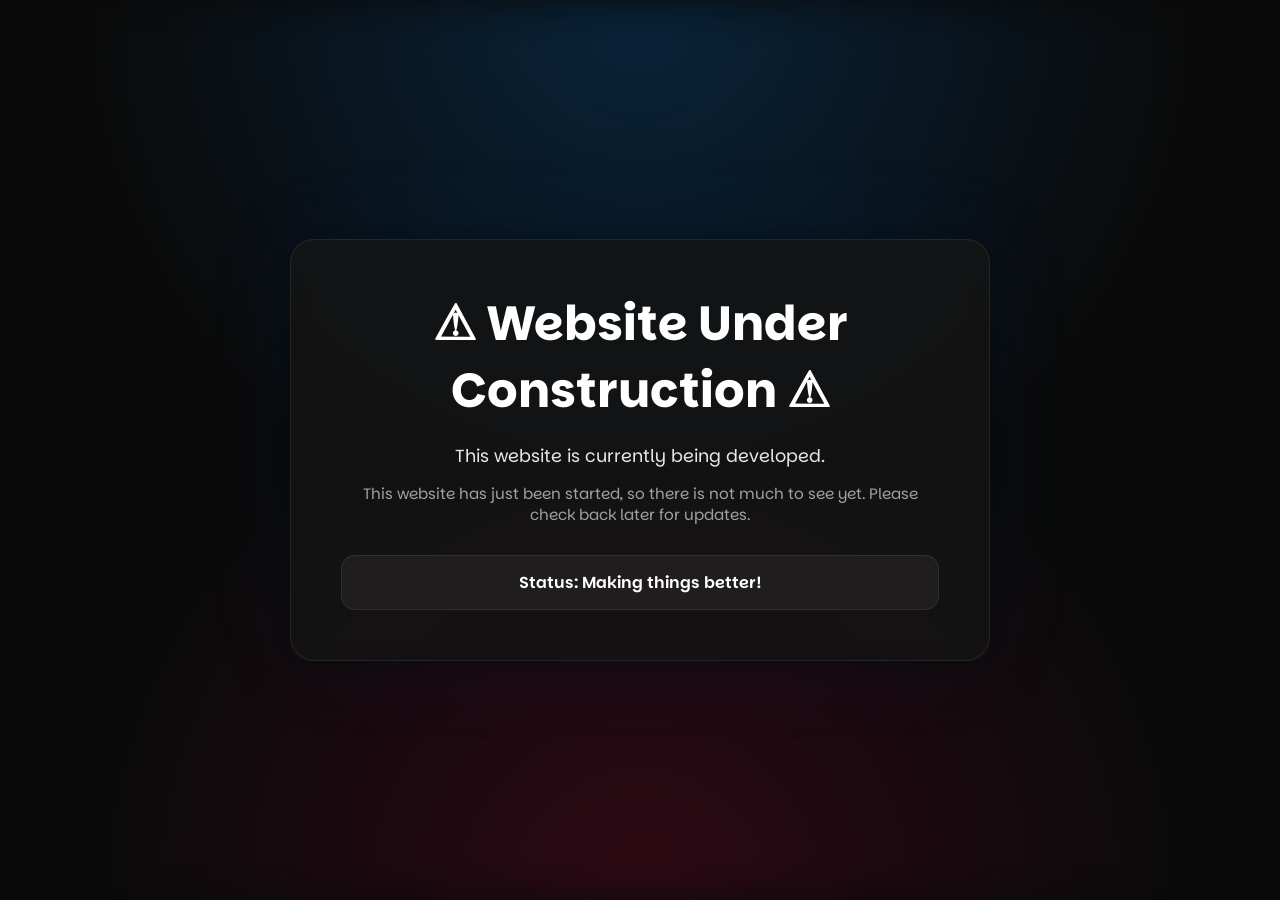
==== index.html @ f90b5914 "First Publish - Under Construction" ====
<!DOCTYPE html>
<html lang="en">
<head>
    <meta charset="UTF-8">
    <meta name="viewport" content="width=device-width, initial-scale=1.0">

    <title>Under Construction</title>

    <link rel="stylesheet" href="assets/main.css">

    <link href="https://fonts.googleapis.com/css2?family=Parkinsans:wght@300;400;600;700&display=swap" rel="stylesheet">
</head>

<body>

    <div class="background"></div>

    <main class="container">
        <div class="card">

            <h1>⚠ Website Under Construction ⚠</h1>

            <p>
                This website is currently being developed.
            </p>

            <p class="small-text">
                This website has just been started, so there is not much to see yet. Please check back later for updates.
            </p>

            <div class="status-box">
                Status: Making things better!
            </div>

        </div>
    </main>

    <script src="assets/script.js"></script>

</body>
</html>
---- assets/main.css ----
* {
    margin: 0;
    padding: 0;
    box-sizing: border-box;
}

body {
    background: #0a0a0a;
    color: white;
    font-family: "Parkinsans", sans-serif;

    min-height: 100vh;
    overflow: hidden;

    display: flex;
    align-items: center;
    justify-content: center;

    position: relative;
}

.background {
    position: absolute;
    inset: 0;

    background:
        radial-gradient(circle at top, rgba(0, 140, 255, 0.2), transparent 50%),
        radial-gradient(circle at bottom, rgba(255, 0, 80, 0.15), transparent 50%),
        #0a0a0a;

    filter: blur(20px);
}

.container {
    position: relative;
    z-index: 1;

    width: 100%;
    padding: 20px;

    display: flex;
    justify-content: center;
}

.card {
    width: 100%;
    max-width: 700px;

    background: rgba(20, 20, 20, 0.8);

    border: 1px solid rgba(255,255,255,0.08);

    backdrop-filter: blur(10px);

    border-radius: 24px;

    padding: 50px;

    text-align: center;

    box-shadow:
        0 0 40px rgba(0,0,0,0.5),
        0 0 100px rgba(0,140,255,0.08);
}

h1 {
    font-size: 3rem;
    margin-bottom: 20px;
}

p {
    font-size: 1.1rem;
    opacity: 0.9;
    margin-bottom: 15px;
}

.small-text {
    opacity: 0.6;
    font-size: 0.95rem;
}

.status-box {
    margin-top: 30px;

    padding: 15px;

    border-radius: 14px;

    background: rgba(255,255,255,0.05);

    border: 1px solid rgba(255,255,255,0.08);

    font-weight: 600;
}
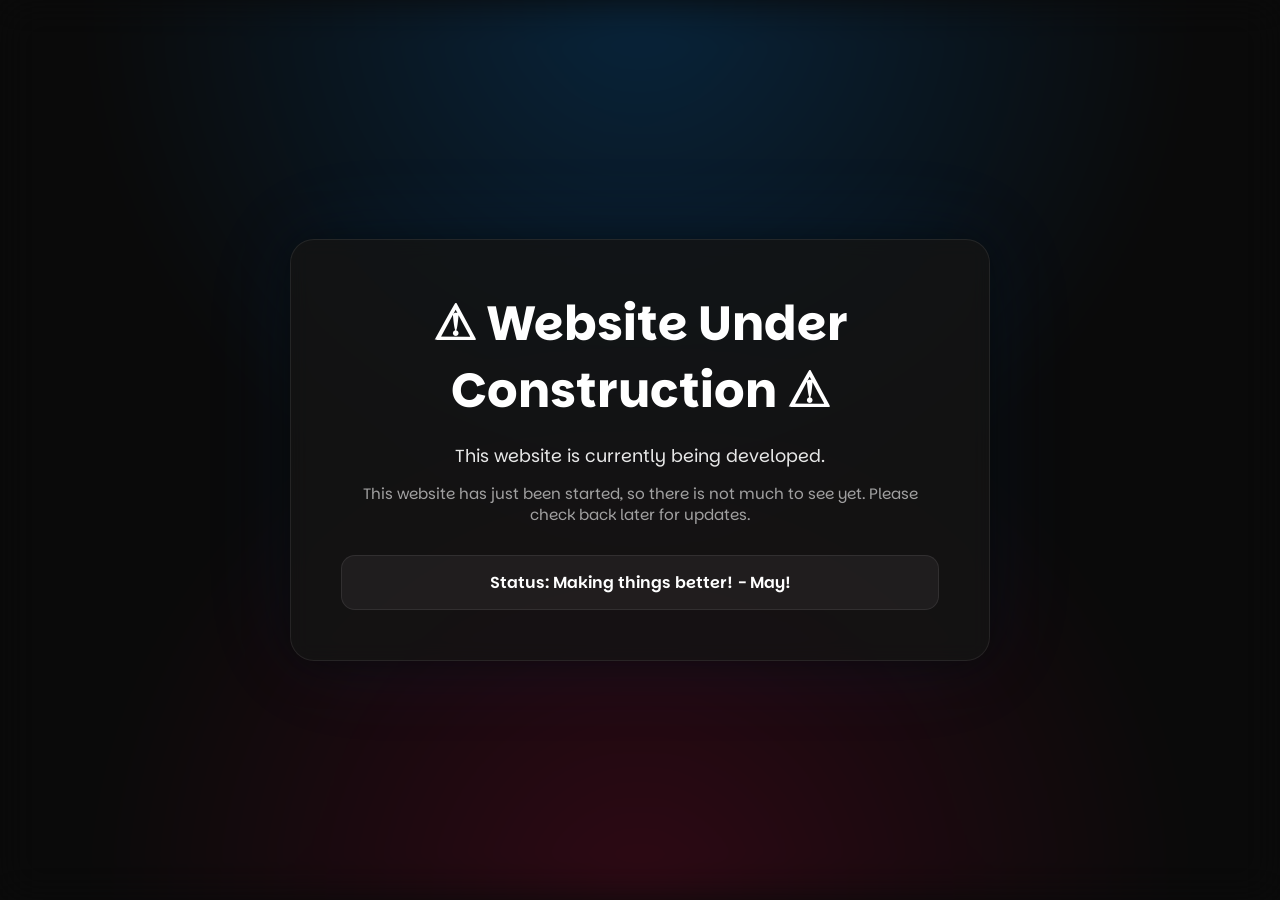
==== commit aca3a9d8: "Secondary Push - Fixes with bugs" ====
--- a/index.html
+++ b/index.html
@@ -29,7 +29,7 @@
             </p>
 
             <div class="status-box">
-                Status: Making things better!
+                Status: Making things better! - May!
             </div>
 
         </div>
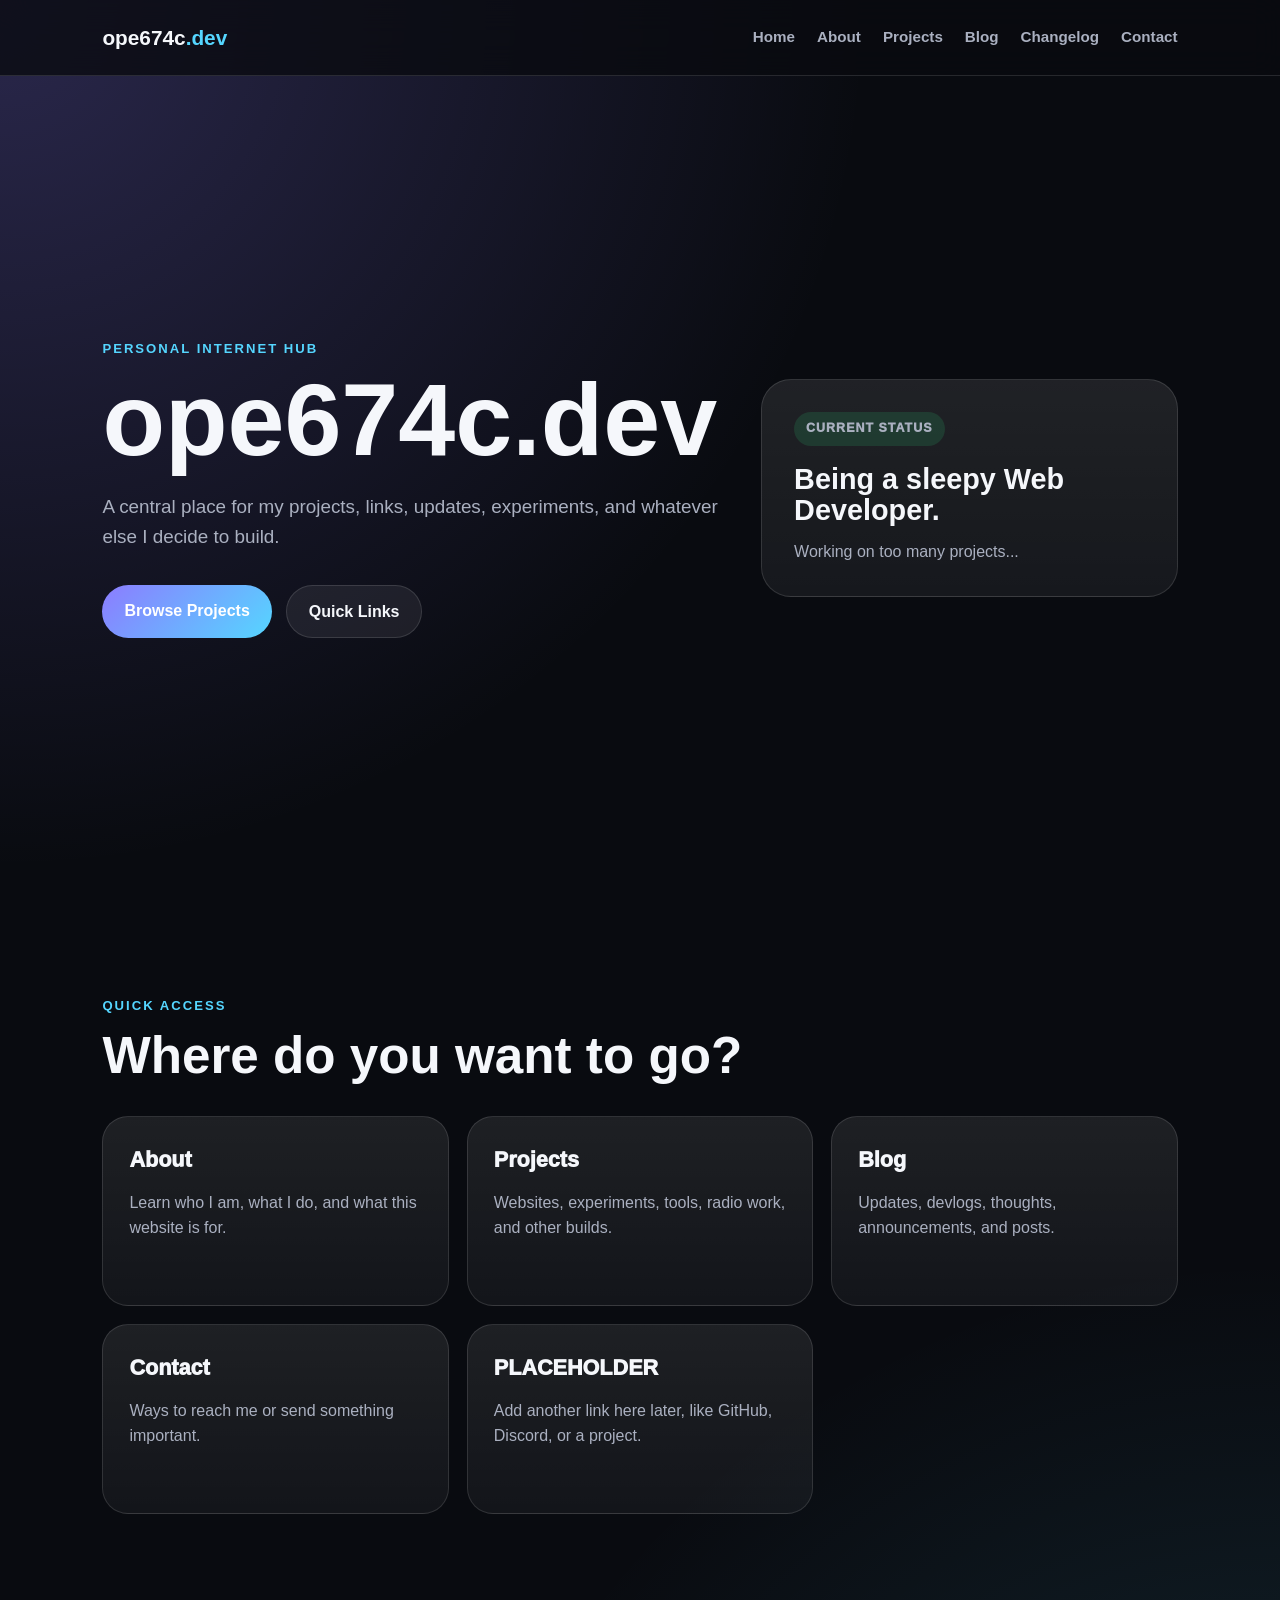
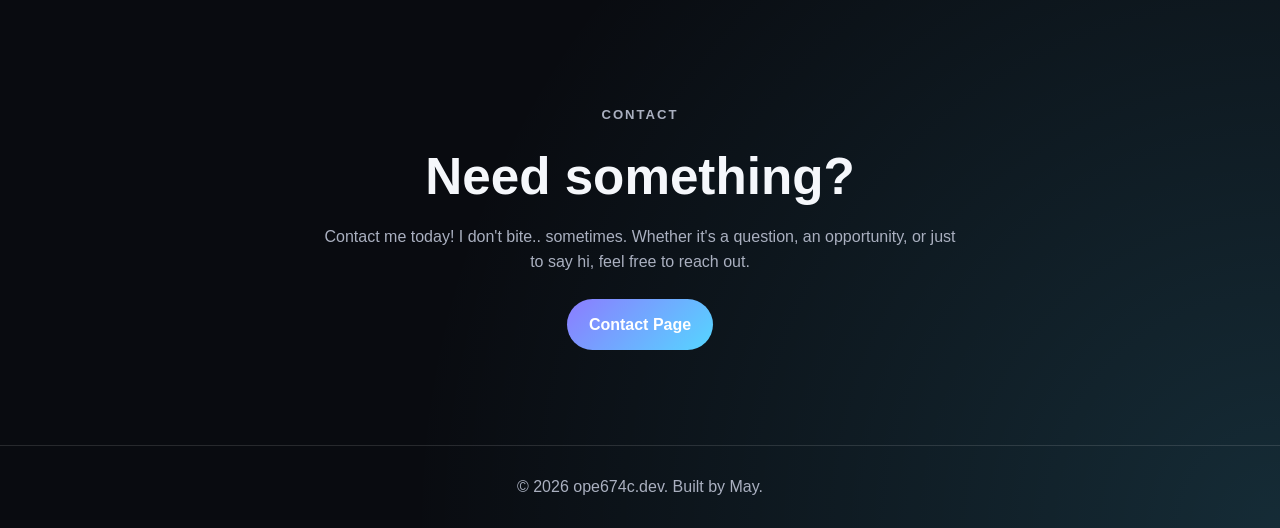
==== commit cc55d735: "Main Push" ====
--- a/index.html
+++ b/index.html
@@ -1,41 +1,104 @@
 <!DOCTYPE html>
 <html lang="en">
 <head>
-    <meta charset="UTF-8">
-    <meta name="viewport" content="width=device-width, initial-scale=1.0">
+  <meta charset="UTF-8" />
+  <link rel="icon" type="image/x-icon" href="/favicon.ico">
+  <meta name="viewport" content="width=device-width, initial-scale=1.0" />
 
-    <title>Under Construction</title>
+  <title>ope674c.dev</title>
 
-    <link rel="stylesheet" href="assets/main.css">
-
-    <link href="https://fonts.googleapis.com/css2?family=Parkinsans:wght@300;400;600;700&display=swap" rel="stylesheet">
+  <link rel="stylesheet" href="assets/main.css" />
+  <script src="assets/script.js" defer></script>
 </head>
 
 <body>
+  <header class="navbar">
+    <a href="index.html" class="logo">ope674c<span>.dev</span></a>
 
-    <div class="background"></div>
+    <button class="menu-btn" id="menuBtn" aria-label="Open navigation menu">☰</button>
 
-    <main class="container">
-        <div class="card">
+    <nav id="navMenu">
+      <a href="/index">Home</a>
+      <a href="/about">About</a>
+      <a href="/projects">Projects</a>
+      <a href="/blog">Blog</a>
+      <a href="/changelog">Changelog</a>
+      <a href="/contact">Contact</a>
+    </nav>
+  </header>
 
-            <h1>⚠ Website Under Construction ⚠</h1>
+  <main class="hub-hero">
+    <section class="hub-intro">
+      <p class="eyebrow">Personal Internet Hub</p>
 
-            <p>
-                This website is currently being developed.
-            </p>
+      <h1>ope674c.dev</h1>
 
-            <p class="small-text">
-                This website has just been started, so there is not much to see yet. Please check back later for updates.
-            </p>
+      <p class="subtitle">
+        A central place for my projects, links, updates, experiments, and whatever else I decide to build.
+      </p>
 
-            <div class="status-box">
-                Status: Making things better! - May!
-            </div>
+      <div class="hero-buttons">
+        <a href="/projects" class="btn primary">Browse Projects</a>
+        <a href="#quick-links" class="btn secondary">Quick Links</a>
+      </div>
+    </section>
 
-        </div>
-    </main>
+    <section class="hub-status">
+      <p class="status-label">Current Status</p>
+      <h2>Being a sleepy Web Developer.</h2>
+      <p>
+        Working on too many projects...
+      </p>
+    </section>
+  </main>
 
-    <script src="assets/script.js"></script>
+  <section id="quick-links" class="section">
+    <p class="eyebrow">Quick Access</p>
+    <h2>Where do you want to go?</h2>
 
+    <div class="hub-grid">
+      <a href="about.html" class="hub-tile">
+        <span>About</span>
+        <p>Learn who I am, what I do, and what this website is for.</p>
+      </a>
+
+      <a href="projects.html" class="hub-tile">
+        <span>Projects</span>
+        <p>Websites, experiments, tools, radio work, and other builds.</p>
+      </a>
+
+      <a href="blog.html" class="hub-tile">
+        <span>Blog</span>
+        <p>Updates, devlogs, thoughts, announcements, and posts.</p>
+      </a>
+
+      <a href="contact.html" class="hub-tile">
+        <span>Contact</span>
+        <p>Ways to reach me or send something important.</p>
+      </a>
+
+      <a href="#" class="hub-tile">
+        <span>PLACEHOLDER</span>
+        <p>Add another link here later, like GitHub, Discord, or a project.</p>
+      </a>
+    </div>
+  </section>
+
+
+
+  
+  <section class="section contact-strip">
+    <p class="eyebrow">Contact</p>
+    <h2>Need something?</h2>
+    <p>
+      Contact me today! I don't bite.. sometimes. Whether it's a question, an opportunity, or just to say hi, feel free to reach out.
+    </p>
+
+    <a href="contact.html" class="btn primary">Contact Page</a>
+  </section>
+
+  <footer>
+    <p>© 2026 ope674c.dev. Built by May.</p>
+  </footer>
 </body>
 </html>
--- a/assets/main.css
+++ b/assets/main.css
@@ -1,94 +1,567 @@
+:root {
+  --bg: #090b10;
+  --bg-soft: #11141d;
+  --card: rgba(255, 255, 255, 0.07);
+  --border: rgba(255, 255, 255, 0.12);
+  --text: #f5f7fb;
+  --muted: #aab0c0;
+  --accent: #8c7cff;
+  --accent-2: #55d6ff;
+}
+
 * {
-    margin: 0;
-    padding: 0;
-    box-sizing: border-box;
+  margin: 0;
+  padding: 0;
+  box-sizing: border-box;
+}
+
+html {
+  scroll-behavior: smooth;
 }
 
 body {
-    background: #0a0a0a;
-    color: white;
-    font-family: "Parkinsans", sans-serif;
-
-    min-height: 100vh;
-    overflow: hidden;
-
+  font-family: Arial, sans-serif;
+  background:
+    radial-gradient(circle at top left, rgba(140, 124, 255, 0.25), transparent 35%),
+    radial-gradient(circle at bottom right, rgba(85, 214, 255, 0.16), transparent 35%),
+    var(--bg);
+  color: var(--text);
+  line-height: 1.6;
+  min-height: 100vh;
+}
+
+a {
+  color: inherit;
+}
+
+.navbar {
+  position: sticky;
+  top: 0;
+  z-index: 100;
+  height: 76px;
+  padding: 0 8%;
+  display: flex;
+  justify-content: space-between;
+  align-items: center;
+  background: rgba(9, 11, 16, 0.78);
+  backdrop-filter: blur(16px);
+  border-bottom: 1px solid var(--border);
+}
+
+.logo {
+  font-size: 1.3rem;
+  font-weight: 900;
+  text-decoration: none;
+}
+
+.logo span {
+  color: var(--accent-2);
+}
+
+nav {
+  display: flex;
+  align-items: center;
+  gap: 22px;
+}
+
+nav a {
+  text-decoration: none;
+  color: var(--muted);
+  font-weight: 700;
+  font-size: 0.95rem;
+}
+
+nav a:hover {
+  color: var(--text);
+}
+
+.menu-btn,
+
+
+.menu-btn {
+  display: none;
+}
+
+.hero {
+  min-height: calc(100vh - 76px);
+  padding: 90px 8%;
+  display: grid;
+  grid-template-columns: 1.3fr 0.7fr;
+  gap: 42px;
+  align-items: center;
+}
+
+.eyebrow {
+  color: var(--accent-2);
+  font-weight: 900;
+  text-transform: uppercase;
+  letter-spacing: 2px;
+  font-size: 0.82rem;
+  margin-bottom: 12px;
+}
+
+h1 {
+  font-size: clamp(3rem, 8vw, 6.5rem);
+  line-height: 0.95;
+  margin-bottom: 24px;
+}
+
+h2 {
+  font-size: clamp(2rem, 4vw, 3.2rem);
+  line-height: 1.1;
+  margin-bottom: 18px;
+}
+
+.subtitle {
+  max-width: 680px;
+  color: var(--muted);
+  font-size: 1.18rem;
+  margin-bottom: 32px;
+}
+
+.hero-buttons {
+  display: flex;
+  gap: 14px;
+  flex-wrap: wrap;
+}
+
+.btn {
+  display: inline-block;
+  padding: 13px 22px;
+  border-radius: 999px;
+  text-decoration: none;
+  font-weight: 900;
+  transition: 0.2s ease;
+}
+
+.btn:hover {
+  transform: translateY(-3px);
+}
+
+.primary {
+  background: linear-gradient(135deg, var(--accent), var(--accent-2));
+  color: white;
+}
+
+.secondary {
+  background: var(--card);
+  border: 1px solid var(--border);
+  color: var(--text);
+}
+
+.hero-card,
+.card,
+.text-box,
+.link-card {
+  background: var(--card);
+  border: 1px solid var(--border);
+  border-radius: 28px;
+  box-shadow: 0 20px 60px rgba(0, 0, 0, 0.25);
+}
+
+.hero-card {
+  padding: 30px;
+}
+
+.hero-card h2 {
+  font-size: 1.5rem;
+}
+
+.hero-card p,
+.hero-card li {
+  color: var(--muted);
+}
+
+.hero-card ul {
+  margin-top: 16px;
+  padding-left: 20px;
+}
+
+.status-dot {
+  width: 13px;
+  height: 13px;
+  border-radius: 50%;
+  background: #36ff8b;
+  box-shadow: 0 0 22px #36ff8b;
+  margin-bottom: 18px;
+}
+
+.section {
+  padding: 95px 8%;
+}
+
+.split {
+  display: grid;
+  grid-template-columns: 0.8fr 1.2fr;
+  gap: 40px;
+  align-items: start;
+}
+
+.text-box {
+  padding: 28px;
+  color: var(--muted);
+  font-size: 1.1rem;
+}
+
+.card-grid {
+  display: grid;
+  grid-template-columns: repeat(3, 1fr);
+  gap: 22px;
+  margin-top: 30px;
+}
+
+.card {
+  padding: 26px;
+  min-height: 240px;
+  display: flex;
+  flex-direction: column;
+}
+
+.card h3 {
+  font-size: 1.35rem;
+  margin: 14px 0 10px;
+}
+
+.card p {
+  color: var(--muted);
+  flex: 1;
+}
+
+.tag {
+  width: fit-content;
+  padding: 6px 11px;
+  border-radius: 999px;
+  background: rgba(140, 124, 255, 0.18);
+  color: var(--accent-2);
+  font-size: 0.8rem;
+  font-weight: 900;
+}
+
+.card-link {
+  margin-top: 20px;
+  color: var(--accent-2);
+  text-decoration: none;
+  font-weight: 900;
+}
+
+.link-grid {
+  display: grid;
+  grid-template-columns: repeat(4, 1fr);
+  gap: 18px;
+  margin-top: 30px;
+}
+
+.link-card {
+  padding: 22px;
+  text-decoration: none;
+  font-weight: 900;
+  text-align: center;
+  transition: 0.2s ease;
+}
+
+.link-card:hover {
+  transform: translateY(-4px);
+  border-color: var(--accent-2);
+}
+
+.contact-section {
+  text-align: center;
+  max-width: 850px;
+  margin: 0 auto;
+}
+
+.contact-section p {
+  color: var(--muted);
+  margin-bottom: 24px;
+}
+
+footer {
+  padding: 28px 8%;
+  text-align: center;
+  color: var(--muted);
+  border-top: 1px solid var(--border);
+}
+
+@media (max-width: 900px) {
+  .hero,
+  .split {
+    grid-template-columns: 1fr;
+  }
+
+  .card-grid,
+  .link-grid {
+    grid-template-columns: 1fr 1fr;
+  }
+}
+
+@media (max-width: 650px) {
+  .menu-btn {
+    display: block;
+  }
+
+  nav {
+    position: absolute;
+    top: 76px;
+    left: 0;
+    right: 0;
+    padding: 22px 8%;
+    background: var(--bg-soft);
+    border-bottom: 1px solid var(--border);
+    display: none;
+    flex-direction: column;
+    align-items: flex-start;
+  }
+
+  nav.show {
     display: flex;
-    align-items: center;
-    justify-content: center;
-
-    position: relative;
-}
-
-.background {
-    position: absolute;
-    inset: 0;
-
-    background:
-        radial-gradient(circle at top, rgba(0, 140, 255, 0.2), transparent 50%),
-        radial-gradient(circle at bottom, rgba(255, 0, 80, 0.15), transparent 50%),
-        #0a0a0a;
-
-    filter: blur(20px);
-}
-
-.container {
-    position: relative;
-    z-index: 1;
-
-    width: 100%;
-    padding: 20px;
-
-    display: flex;
-    justify-content: center;
-}
-
-.card {
-    width: 100%;
-    max-width: 700px;
-
-    background: rgba(20, 20, 20, 0.8);
-
-    border: 1px solid rgba(255,255,255,0.08);
-
-    backdrop-filter: blur(10px);
-
-    border-radius: 24px;
-
-    padding: 50px;
-
-    text-align: center;
-
-    box-shadow:
-        0 0 40px rgba(0,0,0,0.5),
-        0 0 100px rgba(0,140,255,0.08);
-}
-
-h1 {
-    font-size: 3rem;
-    margin-bottom: 20px;
-}
-
-p {
-    font-size: 1.1rem;
-    opacity: 0.9;
-    margin-bottom: 15px;
-}
-
-.small-text {
-    opacity: 0.6;
-    font-size: 0.95rem;
-}
-
-.status-box {
-    margin-top: 30px;
-
-    padding: 15px;
-
-    border-radius: 14px;
-
-    background: rgba(255,255,255,0.05);
-
-    border: 1px solid rgba(255,255,255,0.08);
-
-    font-weight: 600;
+  }
+
+  .hero {
+    padding-top: 60px;
+  }
+
+  .card-grid,
+  .link-grid {
+    grid-template-columns: 1fr;
+  }
+}
+/* HUB HOMEPAGE */
+
+.hub-hero {
+  min-height: calc(100vh - 76px);
+  padding: 95px 8%;
+  display: grid;
+  grid-template-columns: 1.2fr 0.8fr;
+  gap: 34px;
+  align-items: center;
+}
+
+.hub-intro {
+  max-width: 850px;
+}
+
+.hub-status {
+  padding: 32px;
+  border: 1px solid var(--border);
+  border-radius: 30px;
+  background: linear-gradient(180deg, rgba(255,255,255,0.095), rgba(255,255,255,0.055));
+  box-shadow: 0 24px 70px var(--shadow);
+}
+
+.hub-status h2 {
+  font-size: 1.8rem;
+  margin-bottom: 12px;
+}
+
+.hub-status p {
+  color: var(--muted);
+}
+
+.status-label {
+  width: fit-content;
+  margin-bottom: 18px;
+  padding: 7px 12px;
+  border-radius: 999px;
+  background: rgba(54, 255, 139, 0.12);
+  color: var(--success);
+  font-size: 0.78rem;
+  font-weight: 950;
+  text-transform: uppercase;
+  letter-spacing: 1px;
+}
+
+.hub-grid {
+  display: grid;
+  grid-template-columns: repeat(3, minmax(0, 1fr));
+  gap: 18px;
+  margin-top: 32px;
+}
+
+.hub-tile {
+  min-height: 190px;
+  padding: 26px;
+  border: 1px solid var(--border);
+  border-radius: 26px;
+  background: linear-gradient(180deg, rgba(255,255,255,0.085), rgba(255,255,255,0.045));
+  text-decoration: none;
+  transition: transform 0.2s ease, border-color 0.2s ease, background 0.2s ease;
+}
+
+.hub-tile:hover {
+  transform: translateY(-5px);
+  border-color: rgba(85, 214, 255, 0.42);
+  background: linear-gradient(180deg, rgba(255,255,255,0.13), rgba(255,255,255,0.07));
+}
+
+.hub-tile span {
+  display: block;
+  margin-bottom: 12px;
+  font-size: 1.35rem;
+  font-weight: 950;
+}
+
+.hub-tile p {
+  color: var(--muted);
+}
+
+.feature-list {
+  display: grid;
+  gap: 16px;
+  margin-top: 32px;
+}
+
+.feature-item {
+  padding: 24px;
+  border: 1px solid var(--border);
+  border-radius: 24px;
+  background: rgba(255, 255, 255, 0.065);
+  display: flex;
+  justify-content: space-between;
+  align-items: center;
+  gap: 24px;
+}
+
+.feature-item h3 {
+  margin: 12px 0 6px;
+  font-size: 1.35rem;
+}
+
+.feature-item p {
+  color: var(--muted);
+}
+
+.update-panel {
+  padding: 30px;
+  border: 1px solid var(--border);
+  border-radius: 28px;
+  background: rgba(255, 255, 255, 0.065);
+}
+
+.update-item {
+  padding: 18px 0;
+  border-bottom: 1px solid var(--border);
+}
+
+.update-item:first-child {
+  padding-top: 0;
+}
+
+.update-item:last-of-type {
+  margin-bottom: 18px;
+}
+
+.update-item span {
+  display: block;
+  margin-bottom: 4px;
+  color: var(--accent-2);
+  font-weight: 950;
+}
+
+.update-item p {
+  color: var(--muted);
+}
+
+.contact-strip {
+  max-width: 850px;
+  text-align: center;
+  margin: 0 auto;
+}
+
+.contact-strip p {
+  color: var(--muted);
+  margin-bottom: 24px;
+}
+
+@media (max-width: 950px) {
+  .hub-hero {
+    grid-template-columns: 1fr;
+  }
+
+  .hub-grid {
+    grid-template-columns: repeat(2, minmax(0, 1fr));
+  }
+
+  .feature-item {
+    align-items: flex-start;
+    flex-direction: column;
+  }
+}
+
+@media (max-width: 700px) {
+  .hub-hero {
+    padding-top: 70px;
+  }
+
+  .hub-grid {
+    grid-template-columns: 1fr;
+  }
+}
+/* EMPTY PAGE */
+
+.empty-page {
+  min-height: calc(100vh - 76px);
+  padding: 95px 8%;
+  display: flex;
+  align-items: center;
+  justify-content: center;
+}
+
+.empty-card {
+  width: min(900px, 100%);
+  padding: 48px;
+  border: 1px solid var(--border);
+  border-radius: 34px;
+  background: linear-gradient(180deg, rgba(255,255,255,0.095), rgba(255,255,255,0.055));
+  box-shadow: 0 24px 70px var(--shadow);
+  text-align: center;
+}
+
+.empty-card .subtitle {
+  margin-left: auto;
+  margin-right: auto;
+}
+
+.empty-card .hero-buttons {
+  justify-content: center;
+}
+
+@media (max-width: 700px) {
+  .empty-card {
+    padding: 34px 24px;
+  }
+}
+.contact-form {
+  display: grid;
+  gap: 0.9rem;
+  max-width: 650px;
+  margin: 2rem auto;
+}
+
+.contact-form label {
+  font-weight: 700;
+}
+
+.contact-form input,
+.contact-form textarea {
+  width: 100%;
+  padding: 0.85rem 1rem;
+  border: 1px solid rgba(255, 255, 255, 0.15);
+  border-radius: 14px;
+  background: rgba(255, 255, 255, 0.06);
+  color: inherit;
+  font: inherit;
+}
+
+.contact-form input:focus,
+.contact-form textarea:focus {
+  outline: 2px solid rgba(255, 255, 255, 0.35);
+  border-color: transparent;
+}
+
+.contact-form button {
+  cursor: pointer;
+  padding: 0.9rem 1.1rem;
+  border: 0;
+  border-radius: 14px;
+  font-weight: 800;
 }
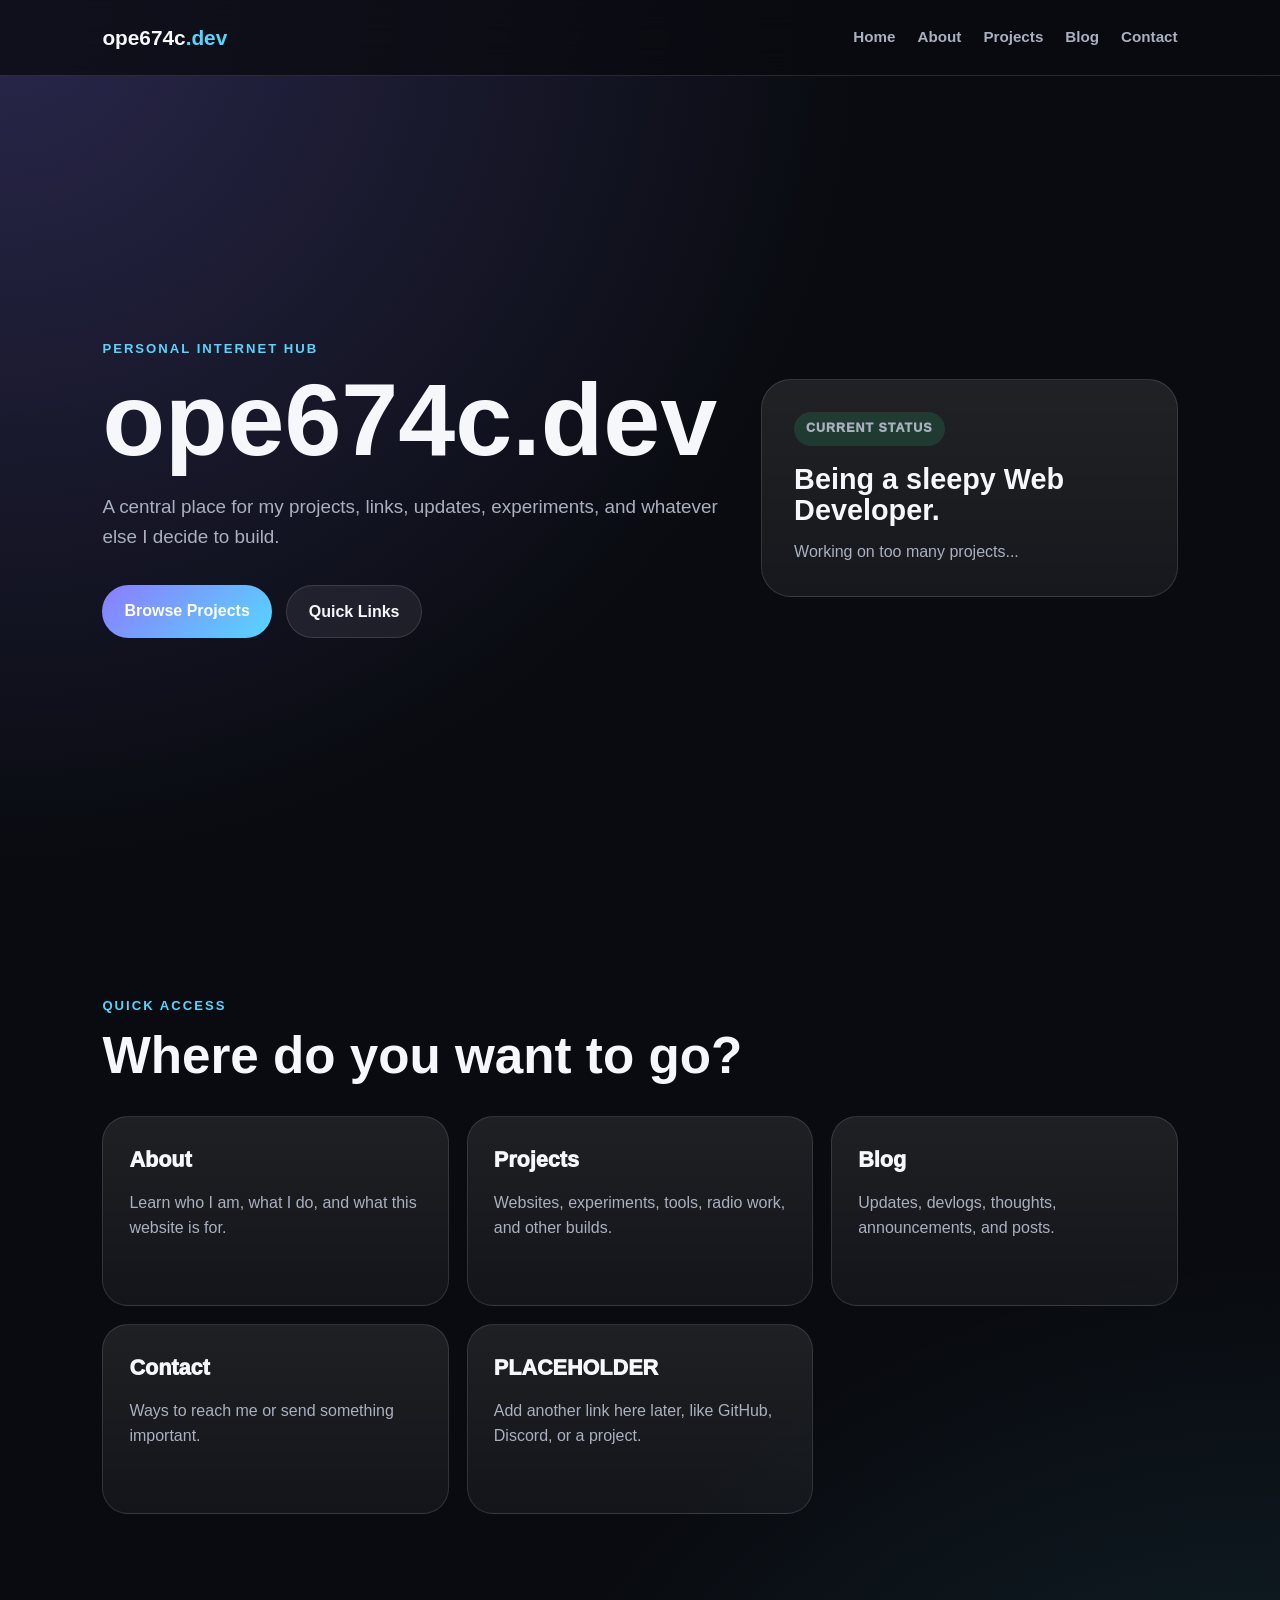
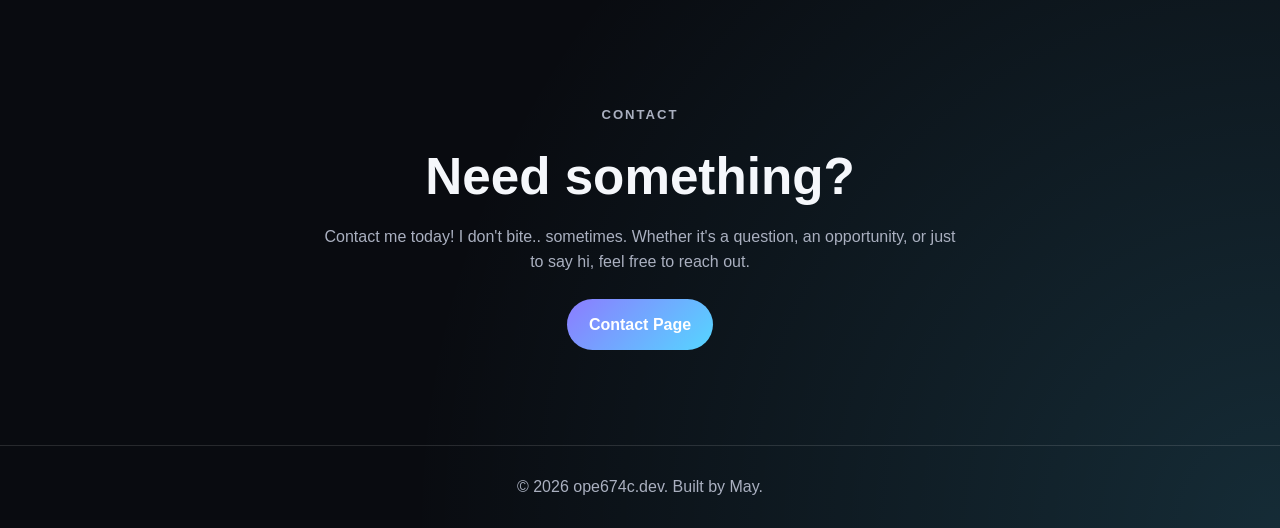
==== commit 94320160: "Fix anchors linking to non-existent files" ====
--- a/index.html
+++ b/index.html
@@ -22,7 +22,6 @@
       <a href="/about">About</a>
       <a href="/projects">Projects</a>
       <a href="/blog">Blog</a>
-      <a href="/changelog">Changelog</a>
       <a href="/contact">Contact</a>
     </nav>
   </header>
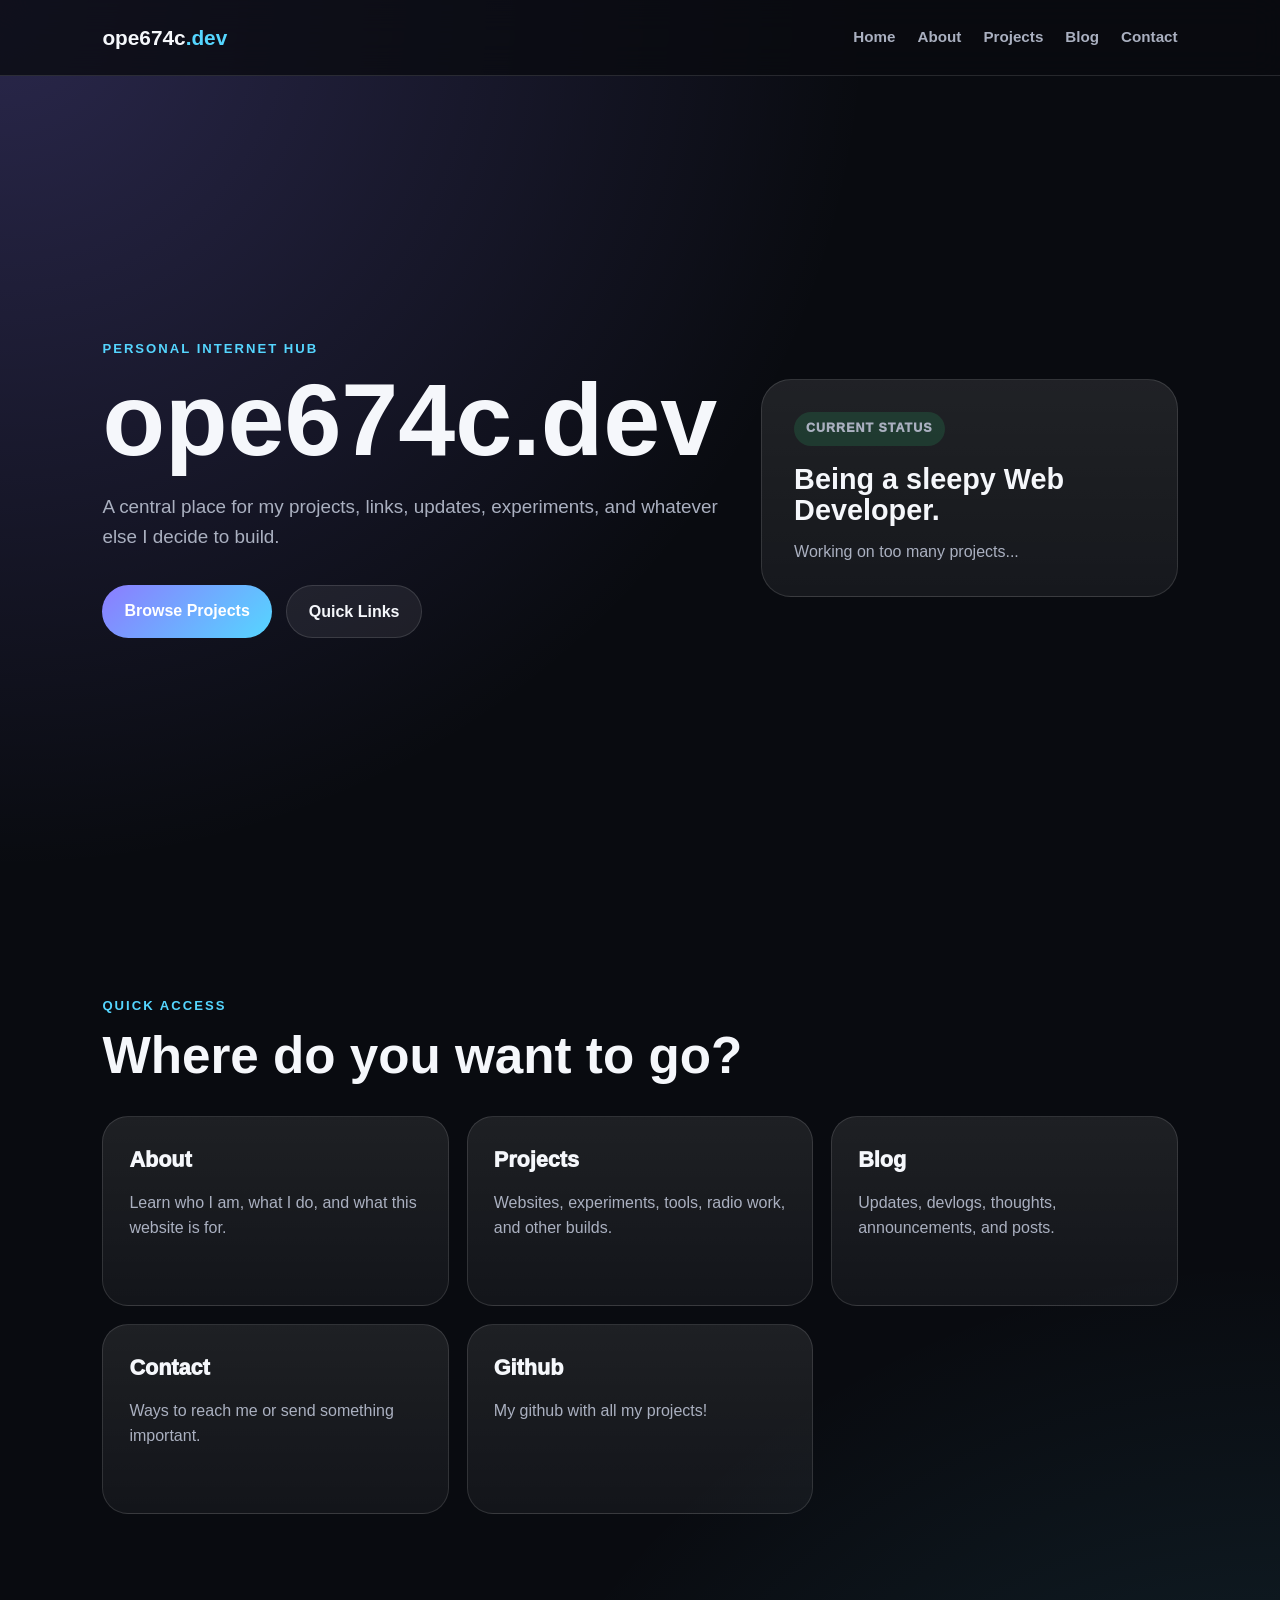
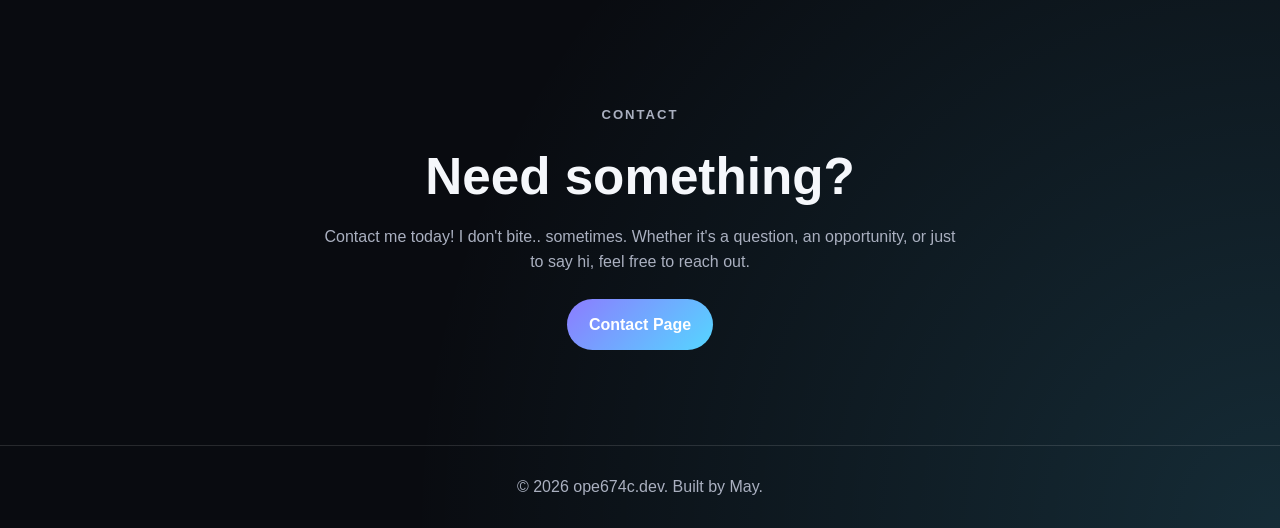
==== commit 03ac407d: "!" ====
--- a/index.html
+++ b/index.html
@@ -56,29 +56,29 @@
     <h2>Where do you want to go?</h2>
 
     <div class="hub-grid">
-      <a href="about.html" class="hub-tile">
+      <a href="/about" class="hub-tile">
         <span>About</span>
         <p>Learn who I am, what I do, and what this website is for.</p>
       </a>
 
-      <a href="projects.html" class="hub-tile">
+      <a href="/projects" class="hub-tile">
         <span>Projects</span>
         <p>Websites, experiments, tools, radio work, and other builds.</p>
       </a>
 
-      <a href="blog.html" class="hub-tile">
+      <a href="/blog" class="hub-tile">
         <span>Blog</span>
         <p>Updates, devlogs, thoughts, announcements, and posts.</p>
       </a>
 
-      <a href="contact.html" class="hub-tile">
+      <a href="/contact" class="hub-tile">
         <span>Contact</span>
         <p>Ways to reach me or send something important.</p>
       </a>
 
-      <a href="#" class="hub-tile">
-        <span>PLACEHOLDER</span>
-        <p>Add another link here later, like GitHub, Discord, or a project.</p>
+      <a href="https://github.com/mayisbadatcoding" class="hub-tile" target="_blank" rel="noopener noreferrer">
+        <span>Github</span>
+        <p>My github with all my projects!</p>
       </a>
     </div>
   </section>
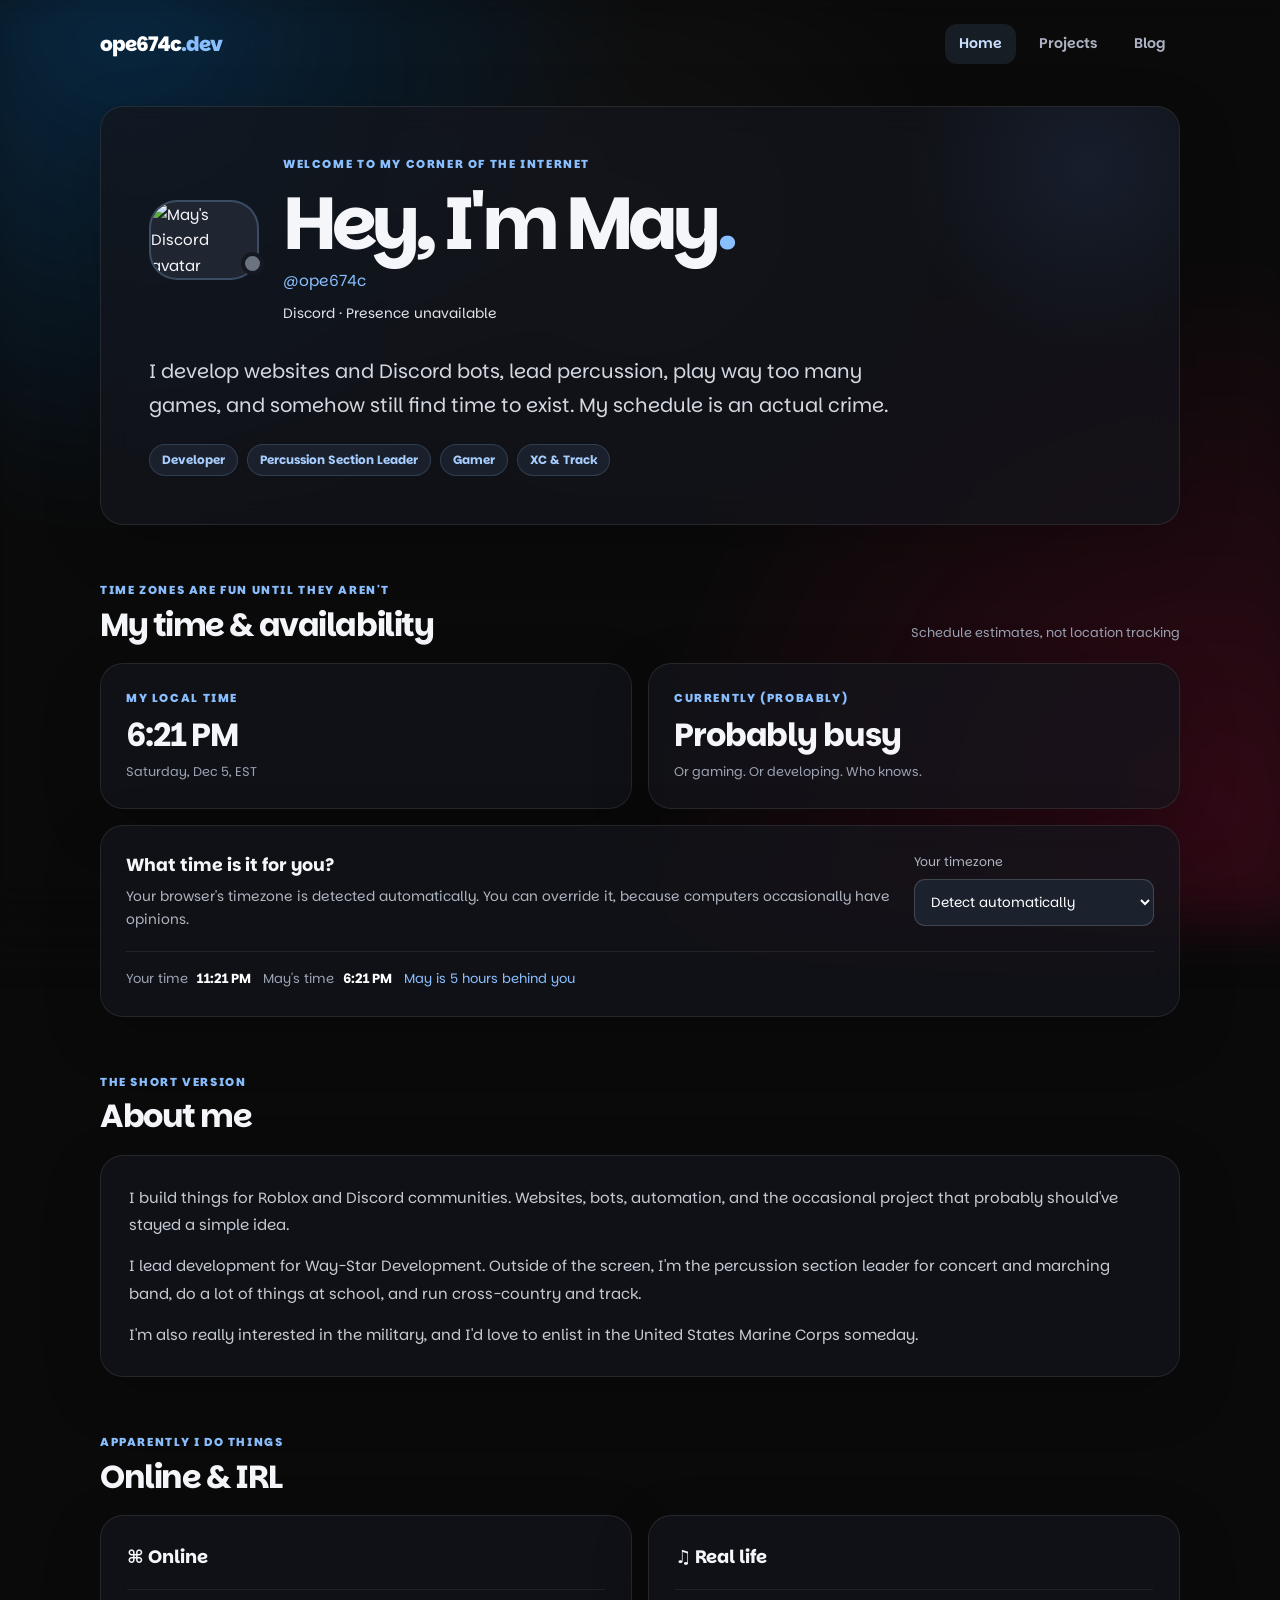
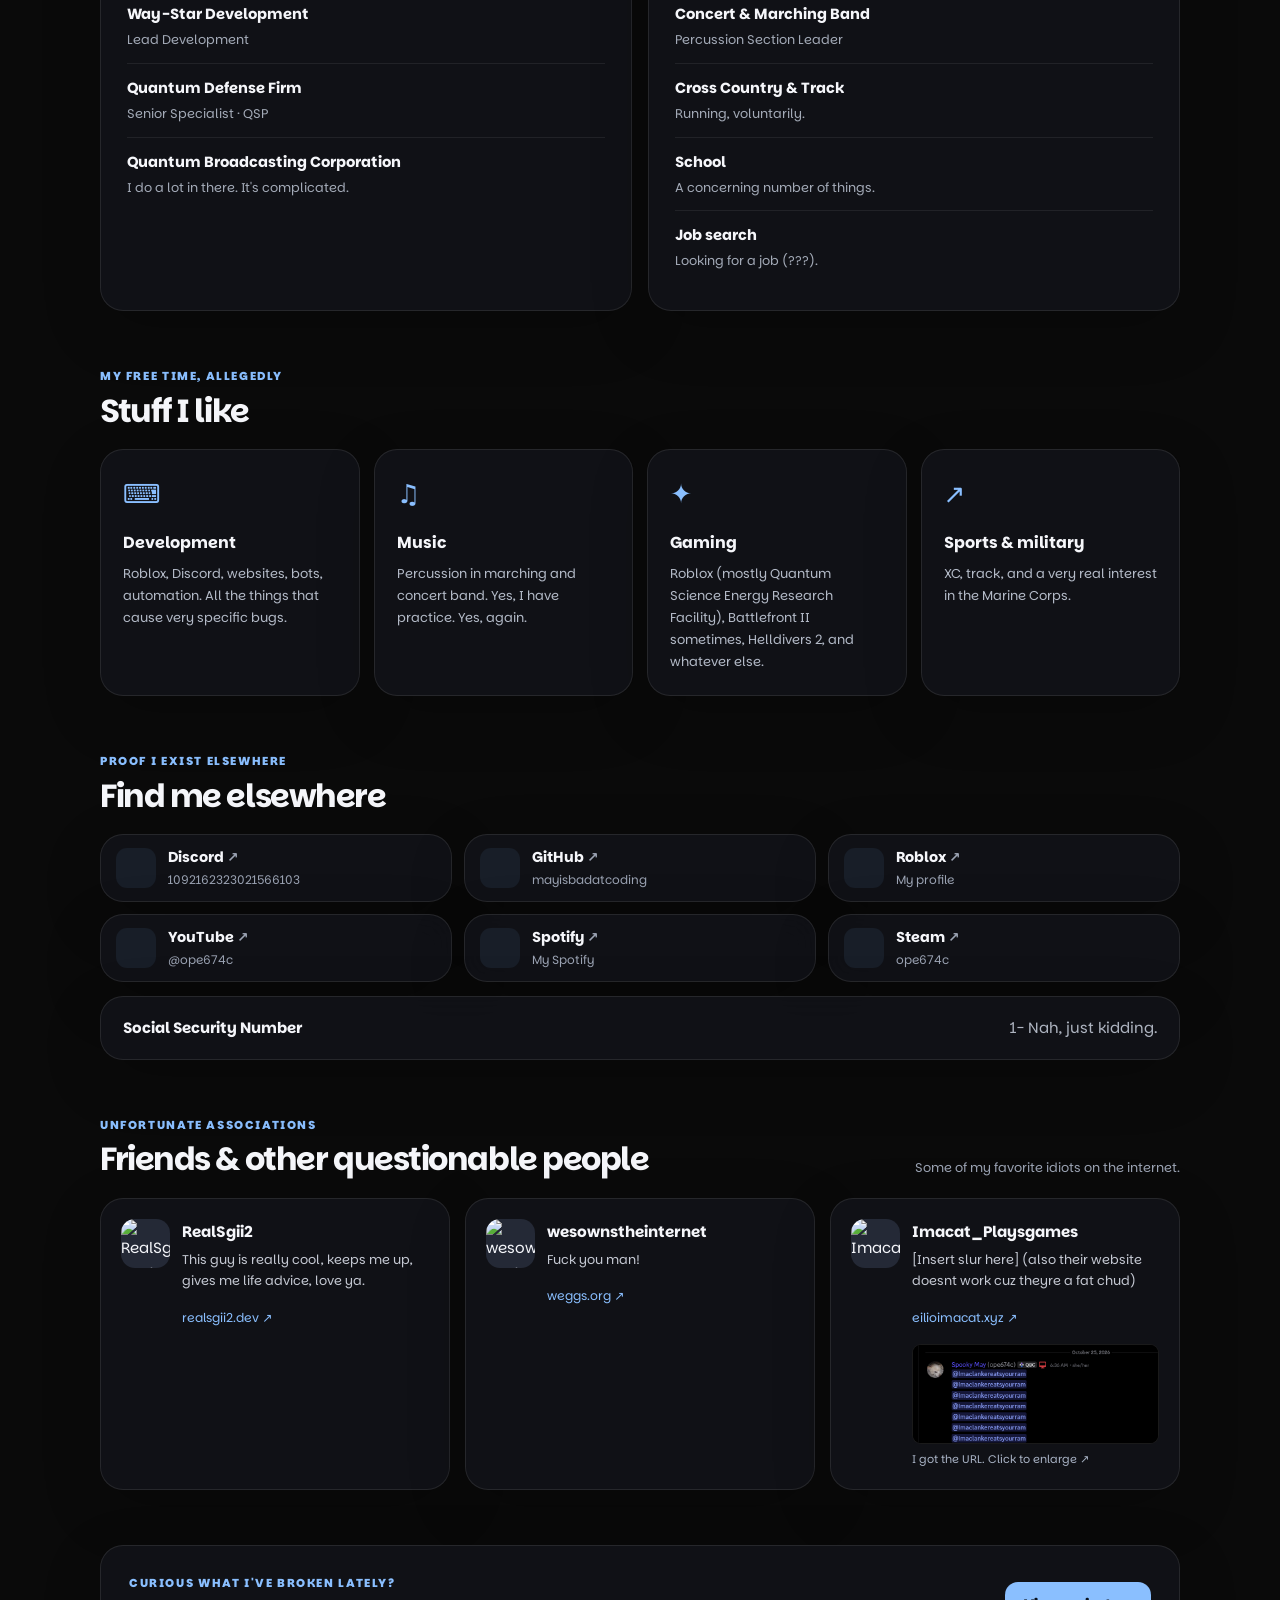
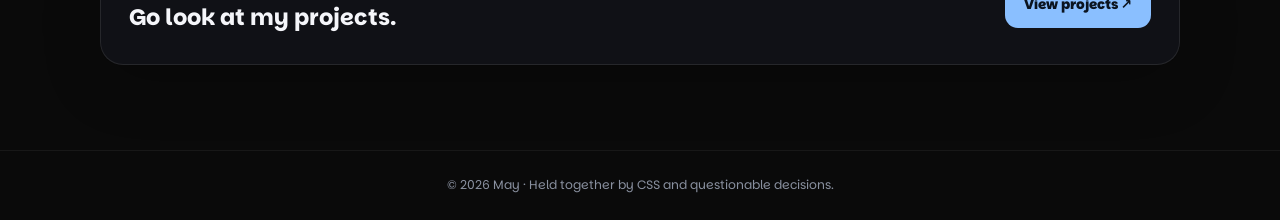
==== commit 75361c33: "da update" ====
--- a/index.html
+++ b/index.html
@@ -1,103 +1,510 @@
-<!DOCTYPE html>
+<!doctype html>
 <html lang="en">
-<head>
-  <meta charset="UTF-8" />
-  <link rel="icon" type="image/x-icon" href="/favicon.ico">
-  <meta name="viewport" content="width=device-width, initial-scale=1.0" />
-
-  <title>ope674c.dev</title>
-
-  <link rel="stylesheet" href="assets/main.css" />
-  <script src="assets/script.js" defer></script>
-</head>
-
-<body>
-  <header class="navbar">
-    <a href="index.html" class="logo">ope674c<span>.dev</span></a>
-
-    <button class="menu-btn" id="menuBtn" aria-label="Open navigation menu">☰</button>
-
-    <nav id="navMenu">
-      <a href="/index">Home</a>
-      <a href="/about">About</a>
-      <a href="/projects">Projects</a>
-      <a href="/blog">Blog</a>
-      <a href="/contact">Contact</a>
-    </nav>
-  </header>
-
-  <main class="hub-hero">
-    <section class="hub-intro">
-      <p class="eyebrow">Personal Internet Hub</p>
-
-      <h1>ope674c.dev</h1>
-
-      <p class="subtitle">
-        A central place for my projects, links, updates, experiments, and whatever else I decide to build.
-      </p>
-
-      <div class="hero-buttons">
-        <a href="/projects" class="btn primary">Browse Projects</a>
-        <a href="#quick-links" class="btn secondary">Quick Links</a>
-      </div>
-    </section>
-
-    <section class="hub-status">
-      <p class="status-label">Current Status</p>
-      <h2>Being a sleepy Web Developer.</h2>
-      <p>
-        Working on too many projects...
-      </p>
-    </section>
-  </main>
-
-  <section id="quick-links" class="section">
-    <p class="eyebrow">Quick Access</p>
-    <h2>Where do you want to go?</h2>
-
-    <div class="hub-grid">
-      <a href="/about" class="hub-tile">
-        <span>About</span>
-        <p>Learn who I am, what I do, and what this website is for.</p>
-      </a>
-
-      <a href="/projects" class="hub-tile">
-        <span>Projects</span>
-        <p>Websites, experiments, tools, radio work, and other builds.</p>
-      </a>
-
-      <a href="/blog" class="hub-tile">
-        <span>Blog</span>
-        <p>Updates, devlogs, thoughts, announcements, and posts.</p>
-      </a>
-
-      <a href="/contact" class="hub-tile">
-        <span>Contact</span>
-        <p>Ways to reach me or send something important.</p>
-      </a>
-
-      <a href="https://github.com/mayisbadatcoding" class="hub-tile" target="_blank" rel="noopener noreferrer">
-        <span>Github</span>
-        <p>My github with all my projects!</p>
-      </a>
-    </div>
-  </section>
-
-
-
-  
-  <section class="section contact-strip">
-    <p class="eyebrow">Contact</p>
-    <h2>Need something?</h2>
-    <p>
-      Contact me today! I don't bite.. sometimes. Whether it's a question, an opportunity, or just to say hi, feel free to reach out.
-    </p>
-
-    <a href="contact.html" class="btn primary">Contact Page</a>
-  </section>
-
-  <footer>
-    <p>© 2026 ope674c.dev. Built by May.</p>
-  </footer>
-</body>
-</html>+  <head>
+    <meta charset="utf-8" />
+    <meta name="viewport" content="width=device-width,initial-scale=1" />
+    <meta name="theme-color" content="#0a0a0a" />
+    <meta
+      name="description"
+      content="May's corner of the internet: projects, music, games, and whatever else happens."
+    />
+    <link rel="icon" href="/favicon.ico" />
+    <link rel="preconnect" href="https://fonts.googleapis.com" />
+    <link rel="preconnect" href="https://fonts.gstatic.com" crossorigin />
+    <link
+      href="https://fonts.googleapis.com/css2?family=Parkinsans:wght@400;500;600;700;800&display=swap"
+      rel="stylesheet"
+    />
+    <link rel="stylesheet" href="/assets/main.css" />
+    <script src="/assets/script.js" defer></script>
+    <title>Home | ope674c.dev</title>
+  </head>
+  <body data-page="home">
+    <div class="background" aria-hidden="true"></div>
+    <header class="navbar">
+      <a class="logo" href="/">ope674c<span>.dev</span></a
+      ><button
+        class="menu-btn"
+        id="menuBtn"
+        aria-expanded="false"
+        aria-controls="navMenu"
+      >
+        ☰
+      </button>
+      <nav id="navMenu">
+        <a href="/" data-nav="home">Home</a
+        ><a href="/projects" data-nav="projects">Projects</a
+        ><a href="/blog" data-nav="blog">Blog</a>
+      </nav>
+    </header>
+    <main class="page">
+      <section class="profile panel">
+        <div class="profile-top">
+          <div class="avatar-wrap">
+            <img
+              id="myAvatar"
+              alt="May's Discord avatar"
+              src="https://cdn.discordapp.com/embed/avatars/0.png"
+            /><span id="avatarDot" class="presence-dot unknown"></span>
+          </div>
+          <div class="profile-info">
+            <span class="eyebrow">welcome to my corner of the internet</span>
+            <h1>Hey, I'm May<span class="period">.</span></h1>
+            <p class="handle">
+              @ope674c <span id="discordName" class="muted"></span>
+            </p>
+            <p id="presenceText" class="presence-label">
+              Discord presence loading…
+            </p>
+            <p id="activityText" class="activity"></p>
+          </div>
+        </div>
+        <p class="intro">
+          I develop websites and Discord bots, lead percussion, play way too
+          many games, and somehow still find time to exist. My schedule is an
+          actual crime.
+        </p>
+        <div class="chips">
+          <span>Developer</span><span>Percussion Section Leader</span
+          ><span>Gamer</span><span>XC & Track</span>
+        </div>
+      </section>
+      <section class="section">
+        <div class="section-heading">
+          <div>
+            <span class="eyebrow">time zones are fun until they aren't</span>
+            <h2>My time & availability</h2>
+          </div>
+          <span class="small-note"
+            >Schedule estimates, not location tracking</span
+          >
+        </div>
+        <div class="time-grid">
+          <div class="panel time-card">
+            <span class="kicker">MY LOCAL TIME</span
+            ><strong id="mayTime">--:--</strong
+            ><span id="mayDate" class="muted">Eastern Time</span>
+          </div>
+          <div class="panel time-card">
+            <span class="kicker">CURRENTLY (PROBABLY)</span
+            ><strong id="scheduleStatus">Checking…</strong
+            ><span id="scheduleDetail" class="muted"
+              >Based on my usual schedule</span
+            >
+          </div>
+        </div>
+        <div class="panel timezone-panel">
+          <div>
+            <h3>What time is it for you?</h3>
+            <p>
+              Your browser's timezone is detected automatically. You can
+              override it, because computers occasionally have opinions.
+            </p>
+          </div>
+          <div class="tz-controls">
+            <label for="visitorZone">Your timezone</label
+            ><select id="visitorZone">
+              <option value="auto">Detect automatically</option>
+              <option value="America/New_York">Eastern (New York)</option>
+              <option value="America/Chicago">Central (Chicago)</option>
+              <option value="America/Denver">Mountain (Denver)</option>
+              <option value="America/Los_Angeles">Pacific (Los Angeles)</option>
+              <option value="America/Anchorage">Alaska</option>
+              <option value="Pacific/Honolulu">Hawaii</option>
+              <option value="Europe/London">London</option>
+              <option value="Europe/Paris">Paris</option>
+              <option value="Asia/Tokyo">Tokyo</option>
+              <option value="Australia/Sydney">Sydney</option>
+              <option value="UTC">UTC</option>
+            </select>
+          </div>
+          <div class="comparison">
+            <span>Your time <strong id="visitorTime">--:--</strong></span
+            ><span>May's time <strong id="mayTimeCompare">--:--</strong></span
+            ><span id="differenceText" class="blue"
+              >Calculating difference…</span
+            >
+          </div>
+        </div>
+      </section>
+      <section class="section">
+        <div class="section-heading">
+          <div>
+            <span class="eyebrow">the short version</span>
+            <h2>About me</h2>
+          </div>
+        </div>
+        <div class="panel prose">
+          <p>
+            I build things for Roblox and Discord communities. Websites, bots,
+            automation, and the occasional project that probably should've
+            stayed a simple idea.
+          </p>
+          <p>
+            I lead development for Way-Star Development. Outside of the screen,
+            I'm the percussion section leader for concert and marching band, do
+            a lot of things at school, and run cross-country and track.
+          </p>
+          <p>
+            I'm also really interested in the military, and I'd love to enlist
+            in the United States Marine Corps someday.
+          </p>
+        </div>
+      </section>
+      <section class="section">
+        <div class="section-heading">
+          <div>
+            <span class="eyebrow">apparently i do things</span>
+            <h2>Online & IRL</h2>
+          </div>
+        </div>
+        <div class="two-col">
+          <div class="panel list-panel">
+            <h3>⌘ Online</h3>
+            <div class="role">
+              <strong>Way-Star Development</strong><span>Lead Development</span>
+            </div>
+            <div class="role">
+              <strong>Quantum Defense Firm</strong
+              ><span>Senior Specialist · QSP</span>
+            </div>
+            <div class="role">
+              <strong>Quantum Broadcasting Corporation</strong
+              ><span>I do a lot in there. It's complicated.</span>
+            </div>
+          </div>
+          <div class="panel list-panel">
+            <h3>♫ Real life</h3>
+            <div class="role">
+              <strong>Concert & Marching Band</strong
+              ><span>Percussion Section Leader</span>
+            </div>
+            <div class="role">
+              <strong>Cross Country & Track</strong
+              ><span>Running, voluntarily.</span>
+            </div>
+            <div class="role">
+              <strong>School</strong><span>A concerning number of things.</span>
+            </div>
+            <div class="role">
+              <strong>Job search</strong><span>Looking for a job (???).</span>
+            </div>
+          </div>
+        </div>
+      </section>
+      <section class="section">
+        <div class="section-heading">
+          <div>
+            <span class="eyebrow">my free time, allegedly</span>
+            <h2>Stuff I like</h2>
+          </div>
+        </div>
+        <div class="interests">
+          <div class="panel interest">
+            <span class="interest-icon">⌨</span>
+            <h3>Development</h3>
+            <p>
+              Roblox, Discord, websites, bots, automation. All the things that
+              cause very specific bugs.
+            </p>
+          </div>
+          <div class="panel interest">
+            <span class="interest-icon">♫</span>
+            <h3>Music</h3>
+            <p>
+              Percussion in marching and concert band. Yes, I have practice.
+              Yes, again.
+            </p>
+          </div>
+          <div class="panel interest">
+            <span class="interest-icon">✦</span>
+            <h3>Gaming</h3>
+            <p>
+              Roblox (mostly Quantum Science Energy Research Facility),
+              Battlefront II sometimes, Helldivers 2, and whatever else.
+            </p>
+          </div>
+          <div class="panel interest">
+            <span class="interest-icon">↗</span>
+            <h3>Sports & military</h3>
+            <p>XC, track, and a very real interest in the Marine Corps.</p>
+          </div>
+        </div>
+      </section>
+      <section class="section">
+        <div class="section-heading">
+          <div>
+            <span class="eyebrow">proof i exist elsewhere</span>
+            <h2>Find me elsewhere</h2>
+          </div>
+        </div>
+        <div class="social-grid">
+          <a
+            aria-label="Discord profile (opens in a new tab)"
+            class="social-card panel"
+            href="https://discord.com/users/1092162323021566103"
+            rel="noopener noreferrer"
+            target="_blank"
+            ><span
+              aria-hidden="true"
+              class="social-icon"
+              style="
+                --brand-color: #5865f2;
+                --brand-icon: url(&quot;https://cdn.jsdelivr.net/npm/simple-icons@16.35.0/icons/discord.svg&quot;);
+              "
+              ><img
+                alt=""
+                decoding="async"
+                height="23"
+                loading="lazy"
+                src="https://cdn.jsdelivr.net/npm/simple-icons@16.35.0/icons/discord.svg"
+                style=""
+                width="23" /></span
+            ><span class="social-copy"
+              ><strong
+                >Discord
+                <span aria-hidden="true" class="social-arrow">↗</span></strong
+              ><small>1092162323021566103</small></span
+            ></a
+          ><a
+            aria-label="GitHub profile (opens in a new tab)"
+            class="social-card panel"
+            href="https://github.com/mayisbadatcoding"
+            rel="noopener noreferrer"
+            target="_blank"
+            ><span
+              aria-hidden="true"
+              class="social-icon"
+              style="
+                --brand-color: #ffffff;
+                --brand-icon: url(&quot;https://cdn.jsdelivr.net/npm/simple-icons@16.35.0/icons/github.svg&quot;);
+              "
+              ><img
+                alt=""
+                decoding="async"
+                height="23"
+                loading="lazy"
+                src="https://cdn.jsdelivr.net/npm/simple-icons@16.35.0/icons/github.svg"
+                style="filter: brightness(0) saturate(100%) invert(1)"
+                width="23" /></span
+            ><span class="social-copy"
+              ><strong
+                >GitHub
+                <span aria-hidden="true" class="social-arrow">↗</span></strong
+              ><small>mayisbadatcoding</small></span
+            ></a
+          ><a
+            aria-label="Roblox profile (opens in a new tab)"
+            class="social-card panel"
+            href="https://www.roblox.com/users/2678600932/profile"
+            rel="noopener noreferrer"
+            target="_blank"
+            ><span
+              aria-hidden="true"
+              class="social-icon"
+              style="
+                --brand-color: #ffffff;
+                --brand-icon: url(&quot;https://cdn.jsdelivr.net/npm/simple-icons@16.35.0/icons/roblox.svg&quot;);
+              "
+              ><img
+                alt=""
+                decoding="async"
+                height="23"
+                loading="lazy"
+                src="https://cdn.jsdelivr.net/npm/simple-icons@16.35.0/icons/roblox.svg"
+                style="filter: brightness(0) saturate(100%) invert(1)"
+                width="23" /></span
+            ><span class="social-copy"
+              ><strong
+                >Roblox
+                <span aria-hidden="true" class="social-arrow">↗</span></strong
+              ><small>My profile</small></span
+            ></a
+          ><a
+            aria-label="YouTube profile (opens in a new tab)"
+            class="social-card panel"
+            href="https://www.youtube.com/@ope674c"
+            rel="noopener noreferrer"
+            target="_blank"
+            ><span
+              aria-hidden="true"
+              class="social-icon"
+              style="
+                --brand-color: #ff0033;
+                --brand-icon: url(&quot;https://cdn.jsdelivr.net/npm/simple-icons@16.35.0/icons/youtube.svg&quot;);
+              "
+              ><img
+                alt=""
+                decoding="async"
+                height="23"
+                loading="lazy"
+                src="https://cdn.jsdelivr.net/npm/simple-icons@16.35.0/icons/youtube.svg"
+                style=""
+                width="23" /></span
+            ><span class="social-copy"
+              ><strong
+                >YouTube
+                <span aria-hidden="true" class="social-arrow">↗</span></strong
+              ><small>@ope674c</small></span
+            ></a
+          ><a
+            aria-label="Spotify profile (opens in a new tab)"
+            class="social-card panel"
+            href="https://open.spotify.com/user/31gw6fo52fnvh2oexhw2bjecphmq?si=91d76ed268934805"
+            rel="noopener noreferrer"
+            target="_blank"
+            ><span
+              aria-hidden="true"
+              class="social-icon"
+              style="
+                --brand-color: #1ed760;
+                --brand-icon: url(&quot;https://cdn.jsdelivr.net/npm/simple-icons@16.35.0/icons/spotify.svg&quot;);
+              "
+              ><img
+                alt=""
+                decoding="async"
+                height="23"
+                loading="lazy"
+                src="https://cdn.jsdelivr.net/npm/simple-icons@16.35.0/icons/spotify.svg"
+                style=""
+                width="23" /></span
+            ><span class="social-copy"
+              ><strong
+                >Spotify
+                <span aria-hidden="true" class="social-arrow">↗</span></strong
+              ><small>My Spotify</small></span
+            ></a
+          ><a
+            aria-label="Steam profile (opens in a new tab)"
+            class="social-card panel"
+            href="https://steamcommunity.com/id/ope674c"
+            rel="noopener noreferrer"
+            target="_blank"
+            ><span
+              aria-hidden="true"
+              class="social-icon"
+              style="
+                --brand-color: #8abfff;
+                --brand-icon: url(&quot;https://cdn.jsdelivr.net/npm/simple-icons@16.35.0/icons/steam.svg&quot;);
+              "
+              ><img
+                alt=""
+                decoding="async"
+                height="23"
+                loading="lazy"
+                src="https://cdn.jsdelivr.net/npm/simple-icons@16.35.0/icons/steam.svg"
+                style=""
+                width="23" /></span
+            ><span class="social-copy"
+              ><strong
+                >Steam
+                <span aria-hidden="true" class="social-arrow">↗</span></strong
+              ><small>ope674c</small></span
+            ></a
+          >
+        </div>
+        <div class="ssn panel">
+          <strong>Social Security Number</strong
+          ><span>1- Nah, just kidding.</span>
+        </div>
+      </section>
+      <section class="section">
+        <div class="section-heading">
+          <div>
+            <span class="eyebrow">unfortunate associations</span>
+            <h2>Friends & other questionable people</h2>
+          </div>
+          <span class="small-note"
+            >Some of my favorite idiots on the internet.</span
+          >
+        </div>
+        <div class="friend-grid">
+          <article class="friend panel">
+            <img
+              class="friend-avatar"
+              src="https://cdn.discordapp.com/embed/avatars/4.png"
+              data-discord-avatar="258706134850863106"
+              alt="RealSgii2 avatar"
+              loading="lazy"
+            />
+            <div>
+              <h3>RealSgii2</h3>
+              <p>
+                This guy is really cool, keeps me up, gives me life advice, love
+                ya.
+              </p>
+              <a
+                href="https://realsgii2.dev"
+                target="_blank"
+                rel="noopener noreferrer"
+                >realsgii2.dev ↗</a
+              >
+            </div>
+          </article>
+          <article class="friend panel">
+            <img
+              class="friend-avatar"
+              src="https://cdn.discordapp.com/embed/avatars/5.png"
+              data-discord-avatar="862405092111548417"
+              alt="wesownstheinternet avatar"
+              loading="lazy"
+            />
+            <div>
+              <h3>wesownstheinternet</h3>
+              <p>Fuck you man!</p>
+              <a
+                href="https://weggs.org"
+                target="_blank"
+                rel="noopener noreferrer"
+                >weggs.org ↗</a
+              >
+            </div>
+          </article>
+          <article class="friend panel">
+            <img
+              class="friend-avatar"
+              src="https://cdn.discordapp.com/embed/avatars/0.png"
+              data-discord-avatar="690720906590552094"
+              alt="Imacat_Playsgames avatar"
+              loading="lazy"
+            />
+            <div>
+              <h3>Imacat_Playsgames</h3>
+              <p>[Insert slur here] (also their website doesnt work cuz theyre a fat chud)</p>
+             <a
+                href="https://eilioimacat.xyz"
+                target="_blank"
+                rel="noopener noreferrer"
+                >eilioimacat.xyz ↗</a
+                
+              >
+              </a><a
+                class="screenshot"
+                href="/assets/cat-website-investigation.png"
+                target="_blank"
+                rel="noopener noreferrer"
+                title="Open full screenshot"
+                ><img
+                  src="/assets/cat-website-investigation.png"
+                  alt="Discord screenshot of May repeatedly asking for Cat’s website address"
+                  loading="lazy"
+                /><span>I got the URL. Click to enlarge ↗</span></a
+              >
+            </div>
+          </article>
+        </div>
+      </section>
+      <section class="bottom-cta panel">
+        <div>
+          <span class="eyebrow">curious what i've broken lately?</span>
+          <h2>Go look at my projects.</h2>
+        </div>
+        <a class="button" href="/projects">View projects ↗</a>
+      </section>
+    </main>
+    <footer>
+      © <span id="year">2026</span> May · Held together by CSS and questionable
+      decisions.
+    </footer>
+  </body>
+</html>
--- a/assets/main.css
+++ b/assets/main.css
@@ -1,567 +1,806 @@
-:root {
-  --bg: #090b10;
-  --bg-soft: #11141d;
-  --card: rgba(255, 255, 255, 0.07);
-  --border: rgba(255, 255, 255, 0.12);
-  --text: #f5f7fb;
-  --muted: #aab0c0;
-  --accent: #8c7cff;
-  --accent-2: #55d6ff;
-}
-
 * {
-  margin: 0;
-  padding: 0;
   box-sizing: border-box;
 }
-
 html {
   scroll-behavior: smooth;
 }
-
 body {
-  font-family: Arial, sans-serif;
+  margin: 0;
+  background: #0a0a0a;
+  color: #f5f6fa;
+  font:
+    15px/1.7 Parkinsans,
+    system-ui,
+    sans-serif;
+  min-height: 100vh;
+  overflow-x: hidden;
+}
+a {
+  color: #8abfff;
+  text-decoration: none;
+}
+a:hover {
+  color: #bddaff;
+}
+.background {
+  position: fixed;
+  inset: 0;
+  z-index: -1;
   background:
-    radial-gradient(circle at top left, rgba(140, 124, 255, 0.25), transparent 35%),
-    radial-gradient(circle at bottom right, rgba(85, 214, 255, 0.16), transparent 35%),
-    var(--bg);
-  color: var(--text);
-  line-height: 1.6;
-  min-height: 100vh;
-}
-
-a {
-  color: inherit;
-}
-
+    radial-gradient(circle at 12% 5%, rgba(0, 140, 255, 0.22), transparent 34%),
+    radial-gradient(circle at 92% 88%, rgba(255, 0, 80, 0.16), transparent 38%),
+    radial-gradient(
+      circle at 50% 25%,
+      rgba(255, 255, 255, 0.035),
+      transparent 32%
+    ),
+    #0a0a0a;
+  filter: blur(24px);
+  transform: scale(1.06);
+  pointer-events: none;
+}
 .navbar {
-  position: sticky;
-  top: 0;
-  z-index: 100;
-  height: 76px;
-  padding: 0 8%;
-  display: flex;
+  width: min(1080px, calc(100% - 36px));
+  margin: 0 auto;
+  display: flex;
+  align-items: center;
   justify-content: space-between;
+  padding: 24px 0;
+  gap: 20px;
+}
+.logo {
+  font-size: 1.25rem;
+  font-weight: 800;
+  color: #fff;
+  letter-spacing: -0.045em;
+}
+.logo span,
+.period {
+  color: #8abfff;
+}
+.navbar nav {
+  display: flex;
   align-items: center;
-  background: rgba(9, 11, 16, 0.78);
-  backdrop-filter: blur(16px);
-  border-bottom: 1px solid var(--border);
-}
-
-.logo {
-  font-size: 1.3rem;
-  font-weight: 900;
-  text-decoration: none;
-}
-
-.logo span {
-  color: var(--accent-2);
-}
-
-nav {
-  display: flex;
-  align-items: center;
-  gap: 22px;
-}
-
-nav a {
-  text-decoration: none;
-  color: var(--muted);
-  font-weight: 700;
-  font-size: 0.95rem;
-}
-
-nav a:hover {
-  color: var(--text);
-}
-
-.menu-btn,
-
-
+  gap: 9px;
+}
+.navbar nav a {
+  padding: 8px 14px;
+  border-radius: 12px;
+  color: #adb3c2;
+  font-weight: 600;
+  font-size: 0.88rem;
+}
+.navbar nav a:hover,
+.navbar nav a.active {
+  background: rgba(138, 191, 255, 0.11);
+  color: #c9e1ff;
+}
 .menu-btn {
   display: none;
 }
-
-.hero {
-  min-height: calc(100vh - 76px);
-  padding: 90px 8%;
+.page {
+  width: min(1080px, calc(100% - 36px));
+  margin: 18px auto 85px;
+}
+.panel {
+  background: rgba(20, 22, 28, 0.72);
+  border: 1px solid rgba(255, 255, 255, 0.09);
+  box-shadow: 0 18px 60px rgba(0, 0, 0, 0.2);
+  backdrop-filter: blur(15px);
+  border-radius: 23px;
+}
+.profile {
+  padding: clamp(24px, 5vw, 48px);
+  position: relative;
+  overflow: hidden;
+}
+.profile:after {
+  content: "";
+  position: absolute;
+  right: -100px;
+  top: -130px;
+  width: 380px;
+  height: 380px;
+  border-radius: 50%;
+  background: radial-gradient(
+    circle,
+    rgba(67, 119, 203, 0.12),
+    transparent 70%
+  );
+  pointer-events: none;
+}
+.profile-top {
+  display: flex;
+  align-items: center;
+  gap: 24px;
+}
+.avatar-wrap {
+  position: relative;
+  flex: 0 0 110px;
+}
+.avatar-wrap img {
+  width: 110px;
+  height: 110px;
+  object-fit: cover;
+  border-radius: 28px;
+  background: #202631;
+  border: 2px solid rgba(138, 191, 255, 0.25);
+}
+.presence-dot {
+  position: absolute;
+  right: -5px;
+  bottom: 5px;
+  width: 23px;
+  height: 23px;
+  border-radius: 50%;
+  border: 4px solid #151821;
+  background: #6b7280;
+}
+.presence-dot.online {
+  background: #23a55a;
+}
+.presence-dot.idle {
+  background: #f0b232;
+}
+.presence-dot.dnd {
+  background: #f23f43;
+}
+.presence-dot.offline,
+.presence-dot.unknown {
+  background: #6b7280;
+}
+.eyebrow,
+.kicker {
+  display: block;
+  font-size: 0.72rem;
+  font-weight: 800;
+  text-transform: uppercase;
+  letter-spacing: 0.14em;
+  color: #8abfff;
+}
+.profile h1,
+.page-heading h1 {
+  font-size: clamp(2.5rem, 6vw, 4.6rem);
+  line-height: 1.12;
+  letter-spacing: -0.065em;
+  margin: 9px 0 2px;
+}
+.handle {
+  margin: 0;
+  color: #8abfff;
+  font-size: 0.96rem;
+}
+.presence-label {
+  font-size: 0.86rem;
+  margin: 8px 0 0;
+  color: #e0e4eb;
+}
+.activity {
+  font-size: 0.8rem;
+  color: #9ca3af;
+  margin: 0;
+}
+.intro {
+  font-size: clamp(1rem, 2.3vw, 1.22rem);
+  color: #d4d8e2;
+  max-width: 780px;
+  margin: 30px 0 22px;
+}
+.chips {
+  display: flex;
+  flex-wrap: wrap;
+  gap: 9px;
+}
+.chips span,
+.project-tag {
+  border: 1px solid rgba(138, 191, 255, 0.18);
+  background: rgba(138, 191, 255, 0.09);
+  color: #a8ceff;
+  border-radius: 30px;
+  padding: 5px 12px;
+  font-size: 0.75rem;
+  font-weight: 700;
+}
+.section {
+  margin-top: 56px;
+}
+.section-heading {
+  display: flex;
+  align-items: end;
+  justify-content: space-between;
+  gap: 16px;
+  margin-bottom: 19px;
+}
+.section-heading h2 {
+  font-size: clamp(1.5rem, 3vw, 2rem);
+  letter-spacing: -0.045em;
+  line-height: 1.2;
+  margin: 5px 0 0;
+}
+.small-note,
+.muted {
+  color: #9ba3b3;
+  font-size: 0.8rem;
+}
+.time-grid,
+.two-col {
   display: grid;
-  grid-template-columns: 1.3fr 0.7fr;
-  gap: 42px;
+  grid-template-columns: repeat(2, minmax(0, 1fr));
+  gap: 16px;
+}
+.time-card {
+  padding: 25px;
+  display: flex;
+  flex-direction: column;
+  gap: 7px;
+}
+.time-card strong {
+  font-size: clamp(1.3rem, 3vw, 2rem);
+  letter-spacing: -0.035em;
+  line-height: 1.2;
+}
+.timezone-panel {
+  padding: 25px;
+  margin-top: 16px;
+  display: grid;
+  grid-template-columns: 1fr 240px;
+  gap: 20px;
+}
+.timezone-panel h3 {
+  margin: 0 0 4px;
+}
+.timezone-panel p {
+  color: #aeb4c0;
+  margin: 0;
+  font-size: 0.86rem;
+}
+.tz-controls {
+  display: flex;
+  flex-direction: column;
+  gap: 7px;
+}
+.tz-controls label {
+  font-size: 0.78rem;
+  color: #aeb4c0;
+}
+.tz-controls select {
+  width: 100%;
+  padding: 12px;
+  border-radius: 11px;
+  background: #1b222e;
+  color: white;
+  border: 1px solid rgba(255, 255, 255, 0.16);
+  font: inherit;
+  font-size: 0.84rem;
+}
+.comparison {
+  grid-column: 1/-1;
+  display: flex;
+  gap: 12px;
+  flex-wrap: wrap;
+  padding-top: 16px;
+  border-top: 1px solid rgba(255, 255, 255, 0.08);
+}
+.comparison span {
+  font-size: 0.82rem;
+  color: #9ba3b3;
+}
+.comparison strong {
+  color: #fff;
+  margin-left: 5px;
+}
+.comparison .blue {
+  color: #8abfff;
+}
+.prose {
+  padding: 28px;
+}
+.prose p {
+  color: #c4c9d3;
+  line-height: 1.85;
+  margin: 0 0 13px;
+}
+.prose p:last-child {
+  margin-bottom: 0;
+}
+.list-panel {
+  padding: 26px;
+}
+.list-panel h3 {
+  margin: 0 0 16px;
+  font-size: 1.13rem;
+}
+.role {
+  padding: 12px 0;
+  border-top: 1px solid rgba(255, 255, 255, 0.07);
+  display: flex;
+  flex-direction: column;
+  gap: 2px;
+}
+.role strong {
+  font-size: 0.92rem;
+}
+.role span {
+  font-size: 0.8rem;
+  color: #a3aab7;
+}
+.interests {
+  display: grid;
+  grid-template-columns: repeat(4, minmax(0, 1fr));
+  gap: 14px;
+}
+.interest {
+  padding: 22px;
+}
+.interest-icon {
+  font-size: 1.65rem;
+  color: #8abfff;
+}
+.interest h3 {
+  margin: 12px 0 7px;
+  font-size: 1rem;
+}
+.interest p {
+  font-size: 0.81rem;
+  color: #b3bac7;
+  margin: 0;
+}
+.social-grid {
+  display: grid;
+  grid-template-columns: repeat(4, minmax(0, 1fr));
+  gap: 14px;
+}
+.social-card {
+  padding: 19px;
+  display: flex;
+  flex-direction: column;
+  gap: 5px;
+  transition:
+    transform 0.2s,
+    border-color 0.2s;
+}
+.social-card:hover,
+.project:hover {
+  transform: translateY(-3px);
+  border-color: rgba(138, 191, 255, 0.3);
+}
+.social-card strong {
+  color: #f5f6fa;
+}
+.social-card small {
+  color: #9ba3b3;
+  overflow-wrap: anywhere;
+}
+.ssn {
+  margin-top: 14px;
+  padding: 18px 22px;
+  display: flex;
+  justify-content: space-between;
+  gap: 12px;
+}
+.ssn span {
+  color: #aeb4c0;
+}
+.friend-grid {
+  display: grid;
+  grid-template-columns: repeat(3, minmax(0, 1fr));
+  gap: 15px;
+}
+.friend {
+  padding: 20px;
+  display: flex;
+  align-items: flex-start;
+  gap: 12px;
+  min-width: 0;
+}
+.friend-avatar {
+  width: 49px;
+  height: 49px;
+  border-radius: 14px;
+  object-fit: cover;
+  background: #242936;
+  flex-shrink: 0;
+}
+.friend > div {
+  min-width: 0;
+}
+.friend h3 {
+  margin: 0 0 4px;
+  font-size: 0.95rem;
+  overflow-wrap: anywhere;
+}
+.friend p {
+  font-size: 0.8rem;
+  color: #c5c9d3;
+  margin: 0 0 12px;
+}
+.friend a,
+.friend .muted {
+  font-size: 0.77rem;
+  overflow-wrap: anywhere;
+}
+.screenshot {
+  display: block;
+  margin-top: 14px;
+}
+.screenshot img {
+  display: block;
+  width: 100%;
+  height: 100px;
+  object-fit: cover;
+  object-position: top left;
+  border-radius: 9px;
+  border: 1px solid rgba(255, 255, 255, 0.1);
+  background: #000;
+}
+.screenshot span {
+  display: block;
+  font-size: 0.7rem;
+  color: #a8b2c4;
+  margin-top: 6px;
+}
+.bottom-cta {
+  margin-top: 55px;
+  padding: 28px;
+  display: flex;
   align-items: center;
-}
-
-.eyebrow {
-  color: var(--accent-2);
-  font-weight: 900;
-  text-transform: uppercase;
-  letter-spacing: 2px;
-  font-size: 0.82rem;
-  margin-bottom: 12px;
-}
-
-h1 {
-  font-size: clamp(3rem, 8vw, 6.5rem);
-  line-height: 0.95;
-  margin-bottom: 24px;
-}
-
-h2 {
-  font-size: clamp(2rem, 4vw, 3.2rem);
-  line-height: 1.1;
-  margin-bottom: 18px;
-}
-
-.subtitle {
-  max-width: 680px;
-  color: var(--muted);
-  font-size: 1.18rem;
-  margin-bottom: 32px;
-}
-
-.hero-buttons {
-  display: flex;
-  gap: 14px;
-  flex-wrap: wrap;
-}
-
-.btn {
+  justify-content: space-between;
+  gap: 15px;
+}
+.bottom-cta h2 {
+  margin: 5px 0 0;
+}
+.button {
   display: inline-block;
-  padding: 13px 22px;
-  border-radius: 999px;
-  text-decoration: none;
-  font-weight: 900;
-  transition: 0.2s ease;
-}
-
-.btn:hover {
-  transform: translateY(-3px);
-}
-
-.primary {
-  background: linear-gradient(135deg, var(--accent), var(--accent-2));
-  color: white;
-}
-
-.secondary {
-  background: var(--card);
-  border: 1px solid var(--border);
-  color: var(--text);
-}
-
-.hero-card,
-.card,
-.text-box,
-.link-card {
-  background: var(--card);
-  border: 1px solid var(--border);
-  border-radius: 28px;
-  box-shadow: 0 20px 60px rgba(0, 0, 0, 0.25);
-}
-
-.hero-card {
-  padding: 30px;
-}
-
-.hero-card h2 {
-  font-size: 1.5rem;
-}
-
-.hero-card p,
-.hero-card li {
-  color: var(--muted);
-}
-
-.hero-card ul {
-  margin-top: 16px;
-  padding-left: 20px;
-}
-
-.status-dot {
-  width: 13px;
-  height: 13px;
-  border-radius: 50%;
-  background: #36ff8b;
-  box-shadow: 0 0 22px #36ff8b;
-  margin-bottom: 18px;
-}
-
-.section {
-  padding: 95px 8%;
-}
-
-.split {
+  background: #8abfff;
+  color: #0b1420;
+  border-radius: 13px;
+  padding: 11px 19px;
+  font-size: 0.85rem;
+  font-weight: 800;
+  white-space: nowrap;
+}
+.button:hover {
+  background: #c2ddff;
+  color: #07111c;
+}
+footer {
+  text-align: center;
+  padding: 24px;
+  color: #89909f;
+  font-size: 0.77rem;
+  border-top: 1px solid rgba(255, 255, 255, 0.06);
+}
+.page-heading {
+  margin: 38px 0 30px;
+}
+.page-heading p {
+  max-width: 620px;
+  color: #b7bdc9;
+  font-size: 1rem;
+}
+.tabs {
+  display: flex;
+  gap: 8px;
+  padding: 7px;
+  width: fit-content;
+  background: rgba(20, 22, 28, 0.8);
+  border: 1px solid rgba(255, 255, 255, 0.09);
+  border-radius: 15px;
+  margin-bottom: 25px;
+}
+.tab {
+  border: 0;
+  background: transparent;
+  color: #aab2c2;
+  font:
+    700 0.88rem Parkinsans,
+    sans-serif;
+  padding: 11px 23px;
+  border-radius: 10px;
+  cursor: pointer;
+}
+.tab:hover {
+  color: #fff;
+}
+.tab.active {
+  color: #0b1420;
+  background: #8abfff;
+}
+.tab-content[hidden] {
+  display: none;
+}
+.projects-grid {
   display: grid;
-  grid-template-columns: 0.8fr 1.2fr;
-  gap: 40px;
-  align-items: start;
-}
-
-.text-box {
-  padding: 28px;
-  color: var(--muted);
-  font-size: 1.1rem;
-}
-
-.card-grid {
-  display: grid;
-  grid-template-columns: repeat(3, 1fr);
-  gap: 22px;
-  margin-top: 30px;
-}
-
-.card {
-  padding: 26px;
-  min-height: 240px;
-  display: flex;
-  flex-direction: column;
-}
-
-.card h3 {
-  font-size: 1.35rem;
-  margin: 14px 0 10px;
-}
-
-.card p {
-  color: var(--muted);
-  flex: 1;
-}
-
-.tag {
-  width: fit-content;
-  padding: 6px 11px;
-  border-radius: 999px;
-  background: rgba(140, 124, 255, 0.18);
-  color: var(--accent-2);
-  font-size: 0.8rem;
-  font-weight: 900;
-}
-
-.card-link {
-  margin-top: 20px;
-  color: var(--accent-2);
-  text-decoration: none;
-  font-weight: 900;
-}
-
-.link-grid {
-  display: grid;
-  grid-template-columns: repeat(4, 1fr);
-  gap: 18px;
-  margin-top: 30px;
-}
-
-.link-card {
-  padding: 22px;
-  text-decoration: none;
-  font-weight: 900;
+  grid-template-columns: repeat(3, minmax(0, 1fr));
+  gap: 17px;
+}
+.project {
+  overflow: hidden;
+  transition:
+    transform 0.2s,
+    border-color 0.2s;
+}
+.project-preview {
+  height: 155px;
+  position: relative;
+  background: linear-gradient(135deg, #202c44, #141b2c 55%, #321d32);
+  display: flex;
+  align-items: end;
+  padding: 20px;
+  overflow: hidden;
+}
+.preview-brand {
+  font-size: 1.2rem;
+  font-weight: 800;
+  position: relative;
+  z-index: 1;
+  letter-spacing: -0.05em;
+}
+.preview-decoration {
+  position: absolute;
+  right: -15px;
+  top: -85px;
+  font-size: 220px;
+  color: rgba(138, 191, 255, 0.09);
+  line-height: 1;
+}
+.project-body {
+  padding: 23px;
+}
+.project-body .project-tag {
+  font-size: 0.68rem;
+}
+.project-body h3 {
+  font-size: 1.17rem;
+  letter-spacing: -0.03em;
+  margin: 13px 0 7px;
+}
+.project-body p {
+  font-size: 0.83rem;
+  color: #b5bdc9;
+  min-height: 74px;
+  margin: 0 0 17px;
+}
+.project-body a {
+  font-size: 0.83rem;
+  font-weight: 700;
+}
+.tab-description {
+  color: #b5bdc9;
+  margin: 0 0 20px;
+}
+.empty-state {
   text-align: center;
-  transition: 0.2s ease;
-}
-
-.link-card:hover {
-  transform: translateY(-4px);
-  border-color: var(--accent-2);
-}
-
-.contact-section {
-  text-align: center;
-  max-width: 850px;
-  margin: 0 auto;
-}
-
-.contact-section p {
-  color: var(--muted);
-  margin-bottom: 24px;
-}
-
-footer {
-  padding: 28px 8%;
-  text-align: center;
-  color: var(--muted);
-  border-top: 1px solid var(--border);
-}
-
+  padding: clamp(42px, 8vw, 95px) 20px;
+  margin-top: 22px;
+}
+.empty-icon {
+  font-size: 3.5rem;
+  color: #8abfff;
+  line-height: 1.2;
+}
+.empty-state h2 {
+  font-size: clamp(1.7rem, 4vw, 2.5rem);
+  letter-spacing: -0.05em;
+  margin: 18px 0 6px;
+}
+.empty-state p {
+  color: #b3bac7;
+  max-width: 520px;
+  margin: 0 auto 25px;
+}
+.empty-state .button {
+  margin-top: 7px;
+}
 @media (max-width: 900px) {
-  .hero,
-  .split {
-    grid-template-columns: 1fr;
-  }
-
-  .card-grid,
-  .link-grid {
-    grid-template-columns: 1fr 1fr;
-  }
-}
-
+  .interests,
+  .social-grid {
+    grid-template-columns: repeat(2, minmax(0, 1fr));
+  }
+  .friend-grid,
+  .projects-grid {
+    grid-template-columns: repeat(2, minmax(0, 1fr));
+  }
+}
 @media (max-width: 650px) {
+  .navbar {
+    padding: 18px 0;
+  }
   .menu-btn {
     display: block;
-  }
-
-  nav {
+    background: #1b202b;
+    color: white;
+    border: 1px solid rgba(255, 255, 255, 0.13);
+    border-radius: 10px;
+    padding: 6px 12px;
+    font-size: 1.4rem;
+  }
+  .navbar nav {
+    display: none;
     position: absolute;
-    top: 76px;
-    left: 0;
-    right: 0;
-    padding: 22px 8%;
-    background: var(--bg-soft);
-    border-bottom: 1px solid var(--border);
-    display: none;
+    top: 68px;
+    left: 18px;
+    right: 18px;
+    z-index: 5;
+    background: #161b25;
+    border: 1px solid rgba(255, 255, 255, 0.14);
+    border-radius: 14px;
+    padding: 10px;
     flex-direction: column;
+    align-items: stretch;
+  }
+  .navbar nav.show {
+    display: flex;
+  }
+  .page {
+    margin-top: 9px;
+  }
+  .profile-top {
     align-items: flex-start;
-  }
-
-  nav.show {
-    display: flex;
-  }
-
-  .hero {
-    padding-top: 60px;
-  }
-
-  .card-grid,
-  .link-grid {
+    gap: 14px;
+  }
+  .avatar-wrap {
+    flex-basis: 72px;
+  }
+  .avatar-wrap img {
+    width: 72px;
+    height: 72px;
+    border-radius: 18px;
+  }
+  .presence-dot {
+    width: 19px;
+    height: 19px;
+    border-width: 3px;
+  }
+  .profile h1 {
+    font-size: 2.2rem;
+  }
+  .intro {
+    margin-top: 20px;
+  }
+  .time-grid,
+  .two-col,
+  .timezone-panel,
+  .friend-grid,
+  .projects-grid {
     grid-template-columns: 1fr;
   }
-}
-/* HUB HOMEPAGE */
-
-.hub-hero {
-  min-height: calc(100vh - 76px);
-  padding: 95px 8%;
-  display: grid;
-  grid-template-columns: 1.2fr 0.8fr;
-  gap: 34px;
-  align-items: center;
-}
-
-.hub-intro {
-  max-width: 850px;
-}
-
-.hub-status {
-  padding: 32px;
-  border: 1px solid var(--border);
-  border-radius: 30px;
-  background: linear-gradient(180deg, rgba(255,255,255,0.095), rgba(255,255,255,0.055));
-  box-shadow: 0 24px 70px var(--shadow);
-}
-
-.hub-status h2 {
-  font-size: 1.8rem;
-  margin-bottom: 12px;
-}
-
-.hub-status p {
-  color: var(--muted);
-}
-
-.status-label {
-  width: fit-content;
-  margin-bottom: 18px;
-  padding: 7px 12px;
-  border-radius: 999px;
-  background: rgba(54, 255, 139, 0.12);
-  color: var(--success);
-  font-size: 0.78rem;
-  font-weight: 950;
-  text-transform: uppercase;
-  letter-spacing: 1px;
-}
-
-.hub-grid {
-  display: grid;
-  grid-template-columns: repeat(3, minmax(0, 1fr));
-  gap: 18px;
-  margin-top: 32px;
-}
-
-.hub-tile {
-  min-height: 190px;
-  padding: 26px;
-  border: 1px solid var(--border);
-  border-radius: 26px;
-  background: linear-gradient(180deg, rgba(255,255,255,0.085), rgba(255,255,255,0.045));
-  text-decoration: none;
-  transition: transform 0.2s ease, border-color 0.2s ease, background 0.2s ease;
-}
-
-.hub-tile:hover {
-  transform: translateY(-5px);
-  border-color: rgba(85, 214, 255, 0.42);
-  background: linear-gradient(180deg, rgba(255,255,255,0.13), rgba(255,255,255,0.07));
-}
-
-.hub-tile span {
-  display: block;
-  margin-bottom: 12px;
-  font-size: 1.35rem;
-  font-weight: 950;
-}
-
-.hub-tile p {
-  color: var(--muted);
-}
-
-.feature-list {
-  display: grid;
-  gap: 16px;
-  margin-top: 32px;
-}
-
-.feature-item {
-  padding: 24px;
-  border: 1px solid var(--border);
-  border-radius: 24px;
-  background: rgba(255, 255, 255, 0.065);
-  display: flex;
-  justify-content: space-between;
-  align-items: center;
-  gap: 24px;
-}
-
-.feature-item h3 {
-  margin: 12px 0 6px;
-  font-size: 1.35rem;
-}
-
-.feature-item p {
-  color: var(--muted);
-}
-
-.update-panel {
-  padding: 30px;
-  border: 1px solid var(--border);
-  border-radius: 28px;
-  background: rgba(255, 255, 255, 0.065);
-}
-
-.update-item {
-  padding: 18px 0;
-  border-bottom: 1px solid var(--border);
-}
-
-.update-item:first-child {
-  padding-top: 0;
-}
-
-.update-item:last-of-type {
-  margin-bottom: 18px;
-}
-
-.update-item span {
-  display: block;
-  margin-bottom: 4px;
-  color: var(--accent-2);
-  font-weight: 950;
-}
-
-.update-item p {
-  color: var(--muted);
-}
-
-.contact-strip {
-  max-width: 850px;
-  text-align: center;
-  margin: 0 auto;
-}
-
-.contact-strip p {
-  color: var(--muted);
-  margin-bottom: 24px;
-}
-
-@media (max-width: 950px) {
-  .hub-hero {
-    grid-template-columns: 1fr;
-  }
-
-  .hub-grid {
+  .timezone-panel .comparison {
+    grid-column: 1;
+  }
+  .interests,
+  .social-grid {
     grid-template-columns: repeat(2, minmax(0, 1fr));
   }
-
-  .feature-item {
+  .section {
+    margin-top: 42px;
+  }
+  .section-heading {
+    align-items: start;
+    flex-direction: column;
+    gap: 5px;
+  }
+  .bottom-cta {
     align-items: flex-start;
     flex-direction: column;
   }
-}
-
-@media (max-width: 700px) {
-  .hub-hero {
-    padding-top: 70px;
-  }
-
-  .hub-grid {
+  .ssn {
+    flex-direction: column;
+  }
+  .friend {
+    min-height: 0;
+  }
+}
+@media (max-width: 380px) {
+  .interests,
+  .social-grid {
     grid-template-columns: 1fr;
   }
-}
-/* EMPTY PAGE */
-
-.empty-page {
-  min-height: calc(100vh - 76px);
-  padding: 95px 8%;
-  display: flex;
+  .profile h1 {
+    font-size: 1.8rem;
+  }
+  .tabs {
+    width: 100%;
+  }
+  .tab {
+    flex: 1;
+    padding: 10px;
+  }
+}
+@media (prefers-reduced-motion: reduce) {
+  html {
+    scroll-behavior: auto;
+  }
+  *,
+  *:before,
+  *:after {
+    transition: none !important;
+    animation: none !important;
+  }
+}
+/* Real project screenshots: preserve their original framing without cropping. */
+.project-preview-image {
+  padding: 0;
+  background: #0b0e15;
   align-items: center;
   justify-content: center;
 }
+.project-preview-image img {
+  display: block;
+  width: 100%;
+  height: 100%;
+  object-fit: contain;
+  object-position: center;
+}
 
-.empty-card {
-  width: min(900px, 100%);
-  padding: 48px;
-  border: 1px solid var(--border);
-  border-radius: 34px;
-  background: linear-gradient(180deg, rgba(255,255,255,0.095), rgba(255,255,255,0.055));
-  box-shadow: 0 24px 70px var(--shadow);
-  text-align: center;
-}
-
-.empty-card .subtitle {
-  margin-left: auto;
-  margin-right: auto;
-}
-
-.empty-card .hero-buttons {
-  justify-content: center;
-}
-
-@media (max-width: 700px) {
-  .empty-card {
-    padding: 34px 24px;
-  }
-}
-.contact-form {
+/* Social links: compact brand-logo layout */
+.social-grid {
+  grid-template-columns: repeat(3, minmax(0, 1fr));
+  gap: 12px;
+}
+.social-card {
+  display: flex;
+  flex-direction: row;
+  align-items: center;
+  gap: 12px;
+  min-width: 0;
+  padding: 13px 15px;
+}
+.social-icon {
+  width: 40px;
+  height: 40px;
+  flex: 0 0 40px;
   display: grid;
-  gap: 0.9rem;
-  max-width: 650px;
-  margin: 2rem auto;
-}
-
-.contact-form label {
-  font-weight: 700;
-}
-
-.contact-form input,
-.contact-form textarea {
-  width: 100%;
-  padding: 0.85rem 1rem;
-  border: 1px solid rgba(255, 255, 255, 0.15);
-  border-radius: 14px;
-  background: rgba(255, 255, 255, 0.06);
-  color: inherit;
-  font: inherit;
-}
-
-.contact-form input:focus,
-.contact-form textarea:focus {
-  outline: 2px solid rgba(255, 255, 255, 0.35);
-  border-color: transparent;
-}
-
-.contact-form button {
-  cursor: pointer;
-  padding: 0.9rem 1.1rem;
-  border: 0;
-  border-radius: 14px;
-  font-weight: 800;
-}+  place-items: center;
+  border-radius: 11px;
+  background: #181e28;
+  position: relative;
+}
+.social-icon::after {
+  content: "";
+  display: block;
+  width: 23px;
+  height: 23px;
+  background: var(--brand-color, #fff);
+  -webkit-mask-image: var(--brand-icon);
+  mask-image: var(--brand-icon);
+  -webkit-mask-size: contain;
+  mask-size: contain;
+  -webkit-mask-position: center;
+  mask-position: center;
+  -webkit-mask-repeat: no-repeat;
+  mask-repeat: no-repeat;
+}
+.social-icon img {
+  display: none;
+}
+.social-copy {
+  display: flex;
+  flex-direction: column;
+  min-width: 0;
+  line-height: 1.35;
+  gap: 4px;
+}
+.social-copy strong {
+  font-size: 0.9rem;
+  white-space: nowrap;
+}
+.social-copy small {
+  font-size: 0.75rem;
+  overflow-wrap: anywhere;
+}
+.social-arrow {
+  font-size: 0.85rem;
+  color: #9ba3b3;
+}
+@media (max-width: 900px) {
+  .social-grid {
+    grid-template-columns: repeat(2, minmax(0, 1fr));
+  }
+}
+@media (max-width: 520px) {
+  .social-grid {
+    grid-template-columns: 1fr;
+  }
+}
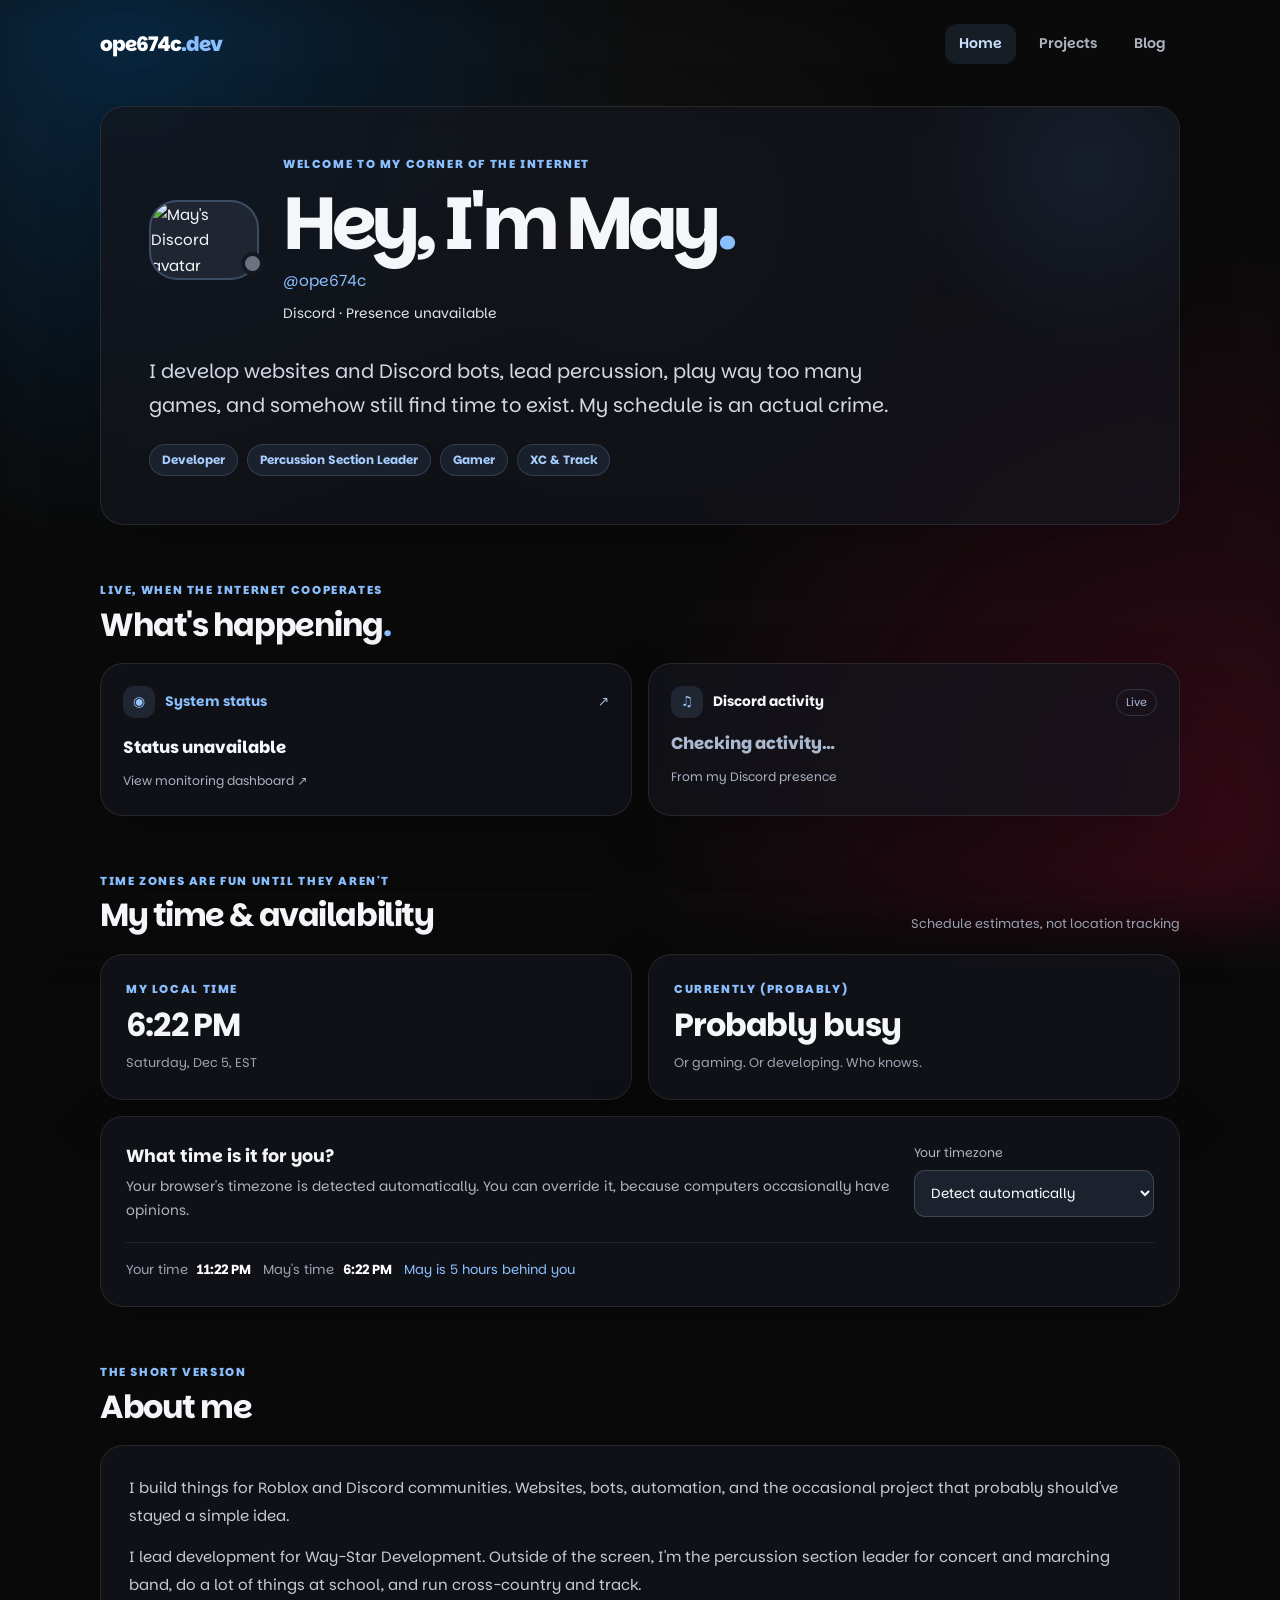
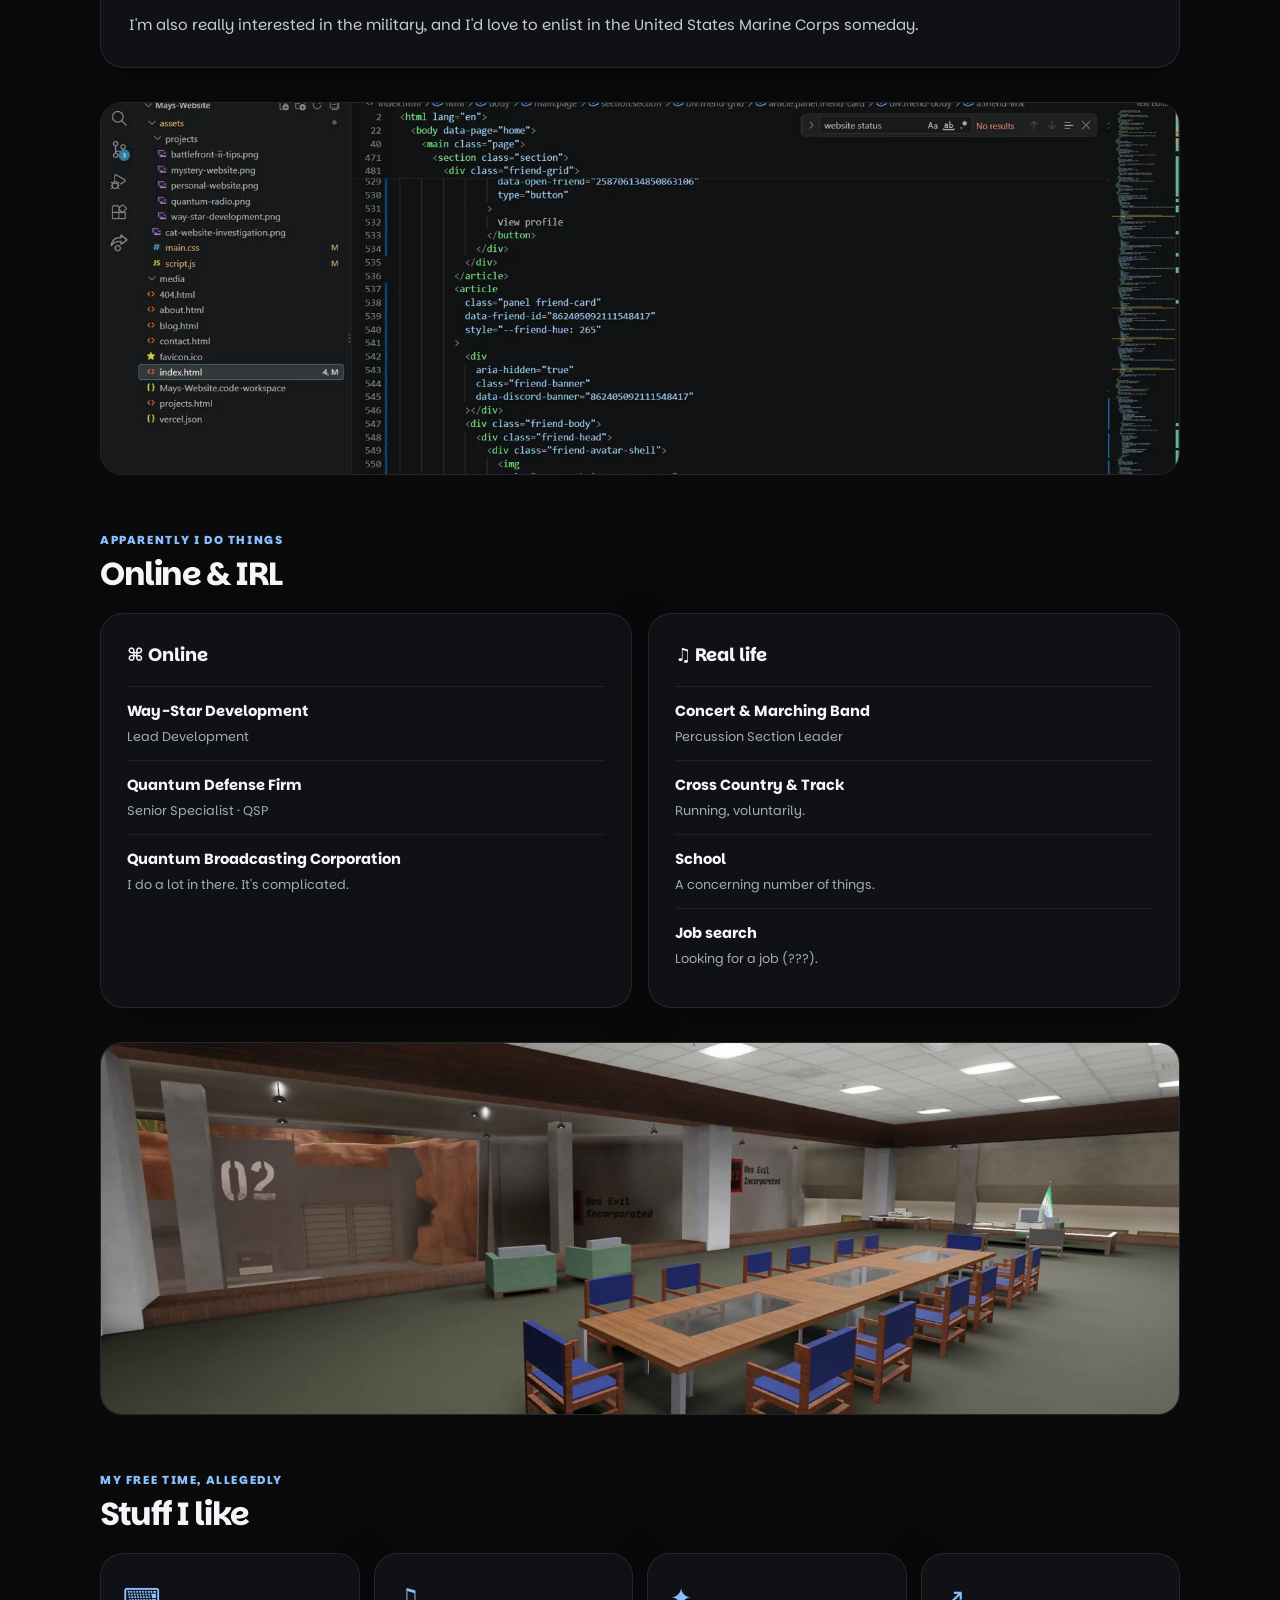
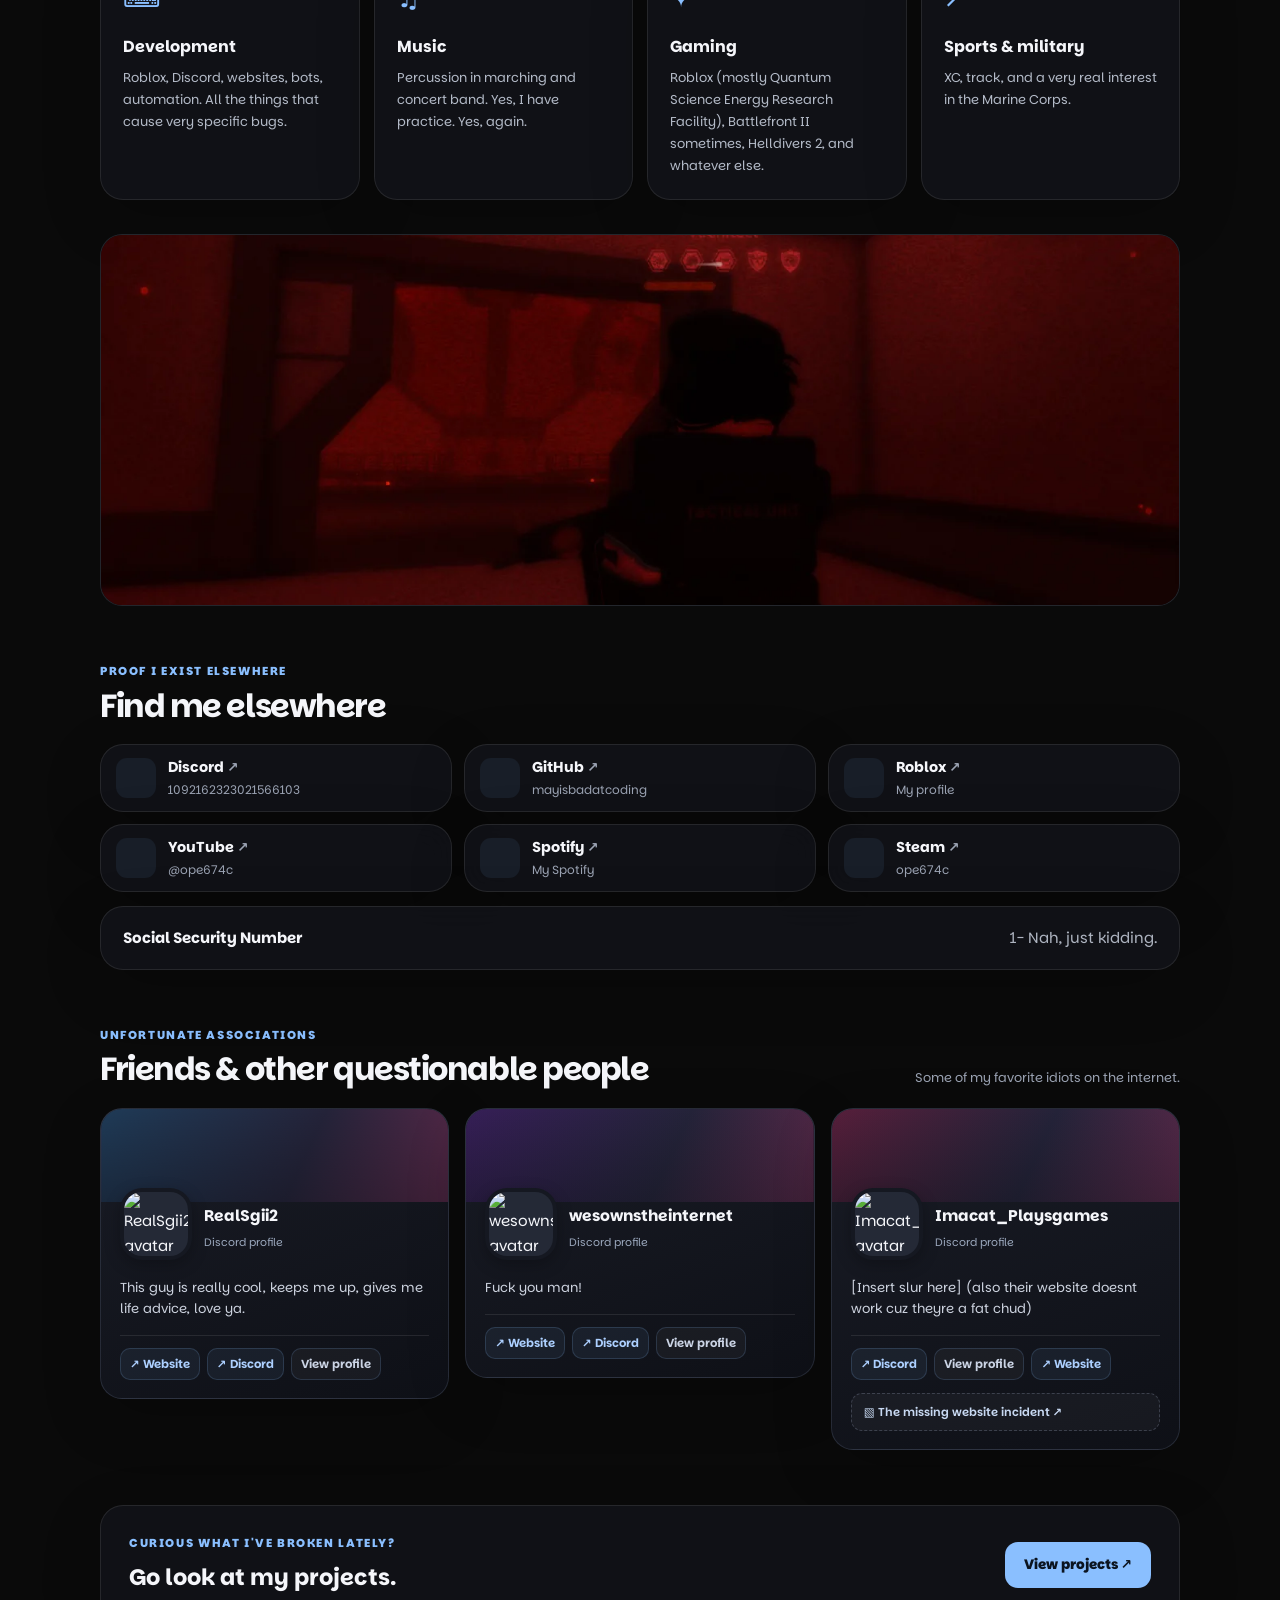
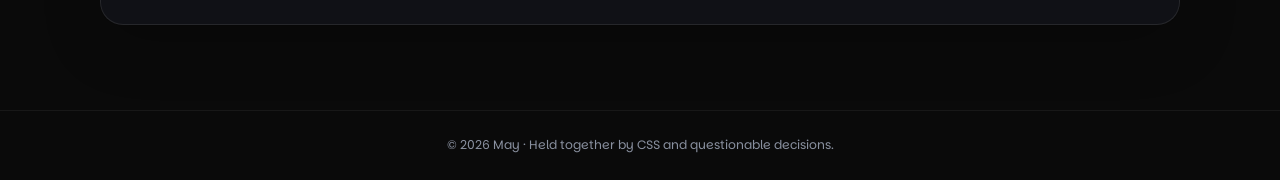
==== commit 27ff17d1: "kms" ====
--- a/index.html
+++ b/index.html
@@ -1,510 +1,9 @@
-<!doctype html>
-<html lang="en">
-  <head>
-    <meta charset="utf-8" />
-    <meta name="viewport" content="width=device-width,initial-scale=1" />
-    <meta name="theme-color" content="#0a0a0a" />
-    <meta
-      name="description"
-      content="May's corner of the internet: projects, music, games, and whatever else happens."
-    />
-    <link rel="icon" href="/favicon.ico" />
-    <link rel="preconnect" href="https://fonts.googleapis.com" />
-    <link rel="preconnect" href="https://fonts.gstatic.com" crossorigin />
-    <link
-      href="https://fonts.googleapis.com/css2?family=Parkinsans:wght@400;500;600;700;800&display=swap"
-      rel="stylesheet"
-    />
-    <link rel="stylesheet" href="/assets/main.css" />
-    <script src="/assets/script.js" defer></script>
-    <title>Home | ope674c.dev</title>
-  </head>
-  <body data-page="home">
-    <div class="background" aria-hidden="true"></div>
-    <header class="navbar">
-      <a class="logo" href="/">ope674c<span>.dev</span></a
-      ><button
-        class="menu-btn"
-        id="menuBtn"
-        aria-expanded="false"
-        aria-controls="navMenu"
-      >
-        ☰
-      </button>
-      <nav id="navMenu">
-        <a href="/" data-nav="home">Home</a
-        ><a href="/projects" data-nav="projects">Projects</a
-        ><a href="/blog" data-nav="blog">Blog</a>
-      </nav>
-    </header>
-    <main class="page">
-      <section class="profile panel">
-        <div class="profile-top">
-          <div class="avatar-wrap">
-            <img
-              id="myAvatar"
-              alt="May's Discord avatar"
-              src="https://cdn.discordapp.com/embed/avatars/0.png"
-            /><span id="avatarDot" class="presence-dot unknown"></span>
-          </div>
-          <div class="profile-info">
-            <span class="eyebrow">welcome to my corner of the internet</span>
-            <h1>Hey, I'm May<span class="period">.</span></h1>
-            <p class="handle">
-              @ope674c <span id="discordName" class="muted"></span>
-            </p>
-            <p id="presenceText" class="presence-label">
-              Discord presence loading…
-            </p>
-            <p id="activityText" class="activity"></p>
-          </div>
-        </div>
-        <p class="intro">
-          I develop websites and Discord bots, lead percussion, play way too
-          many games, and somehow still find time to exist. My schedule is an
-          actual crime.
-        </p>
-        <div class="chips">
-          <span>Developer</span><span>Percussion Section Leader</span
-          ><span>Gamer</span><span>XC & Track</span>
-        </div>
-      </section>
-      <section class="section">
-        <div class="section-heading">
-          <div>
-            <span class="eyebrow">time zones are fun until they aren't</span>
-            <h2>My time & availability</h2>
-          </div>
-          <span class="small-note"
-            >Schedule estimates, not location tracking</span
-          >
-        </div>
-        <div class="time-grid">
-          <div class="panel time-card">
-            <span class="kicker">MY LOCAL TIME</span
-            ><strong id="mayTime">--:--</strong
-            ><span id="mayDate" class="muted">Eastern Time</span>
-          </div>
-          <div class="panel time-card">
-            <span class="kicker">CURRENTLY (PROBABLY)</span
-            ><strong id="scheduleStatus">Checking…</strong
-            ><span id="scheduleDetail" class="muted"
-              >Based on my usual schedule</span
-            >
-          </div>
-        </div>
-        <div class="panel timezone-panel">
-          <div>
-            <h3>What time is it for you?</h3>
-            <p>
-              Your browser's timezone is detected automatically. You can
-              override it, because computers occasionally have opinions.
-            </p>
-          </div>
-          <div class="tz-controls">
-            <label for="visitorZone">Your timezone</label
-            ><select id="visitorZone">
-              <option value="auto">Detect automatically</option>
-              <option value="America/New_York">Eastern (New York)</option>
-              <option value="America/Chicago">Central (Chicago)</option>
-              <option value="America/Denver">Mountain (Denver)</option>
-              <option value="America/Los_Angeles">Pacific (Los Angeles)</option>
-              <option value="America/Anchorage">Alaska</option>
-              <option value="Pacific/Honolulu">Hawaii</option>
-              <option value="Europe/London">London</option>
-              <option value="Europe/Paris">Paris</option>
-              <option value="Asia/Tokyo">Tokyo</option>
-              <option value="Australia/Sydney">Sydney</option>
-              <option value="UTC">UTC</option>
-            </select>
-          </div>
-          <div class="comparison">
-            <span>Your time <strong id="visitorTime">--:--</strong></span
-            ><span>May's time <strong id="mayTimeCompare">--:--</strong></span
-            ><span id="differenceText" class="blue"
-              >Calculating difference…</span
-            >
-          </div>
-        </div>
-      </section>
-      <section class="section">
-        <div class="section-heading">
-          <div>
-            <span class="eyebrow">the short version</span>
-            <h2>About me</h2>
-          </div>
-        </div>
-        <div class="panel prose">
-          <p>
-            I build things for Roblox and Discord communities. Websites, bots,
-            automation, and the occasional project that probably should've
-            stayed a simple idea.
-          </p>
-          <p>
-            I lead development for Way-Star Development. Outside of the screen,
-            I'm the percussion section leader for concert and marching band, do
-            a lot of things at school, and run cross-country and track.
-          </p>
-          <p>
-            I'm also really interested in the military, and I'd love to enlist
-            in the United States Marine Corps someday.
-          </p>
-        </div>
-      </section>
-      <section class="section">
-        <div class="section-heading">
-          <div>
-            <span class="eyebrow">apparently i do things</span>
-            <h2>Online & IRL</h2>
-          </div>
-        </div>
-        <div class="two-col">
-          <div class="panel list-panel">
-            <h3>⌘ Online</h3>
-            <div class="role">
-              <strong>Way-Star Development</strong><span>Lead Development</span>
-            </div>
-            <div class="role">
-              <strong>Quantum Defense Firm</strong
-              ><span>Senior Specialist · QSP</span>
-            </div>
-            <div class="role">
-              <strong>Quantum Broadcasting Corporation</strong
-              ><span>I do a lot in there. It's complicated.</span>
-            </div>
-          </div>
-          <div class="panel list-panel">
-            <h3>♫ Real life</h3>
-            <div class="role">
-              <strong>Concert & Marching Band</strong
-              ><span>Percussion Section Leader</span>
-            </div>
-            <div class="role">
-              <strong>Cross Country & Track</strong
-              ><span>Running, voluntarily.</span>
-            </div>
-            <div class="role">
-              <strong>School</strong><span>A concerning number of things.</span>
-            </div>
-            <div class="role">
-              <strong>Job search</strong><span>Looking for a job (???).</span>
-            </div>
-          </div>
-        </div>
-      </section>
-      <section class="section">
-        <div class="section-heading">
-          <div>
-            <span class="eyebrow">my free time, allegedly</span>
-            <h2>Stuff I like</h2>
-          </div>
-        </div>
-        <div class="interests">
-          <div class="panel interest">
-            <span class="interest-icon">⌨</span>
-            <h3>Development</h3>
-            <p>
-              Roblox, Discord, websites, bots, automation. All the things that
-              cause very specific bugs.
-            </p>
-          </div>
-          <div class="panel interest">
-            <span class="interest-icon">♫</span>
-            <h3>Music</h3>
-            <p>
-              Percussion in marching and concert band. Yes, I have practice.
-              Yes, again.
-            </p>
-          </div>
-          <div class="panel interest">
-            <span class="interest-icon">✦</span>
-            <h3>Gaming</h3>
-            <p>
-              Roblox (mostly Quantum Science Energy Research Facility),
-              Battlefront II sometimes, Helldivers 2, and whatever else.
-            </p>
-          </div>
-          <div class="panel interest">
-            <span class="interest-icon">↗</span>
-            <h3>Sports & military</h3>
-            <p>XC, track, and a very real interest in the Marine Corps.</p>
-          </div>
-        </div>
-      </section>
-      <section class="section">
-        <div class="section-heading">
-          <div>
-            <span class="eyebrow">proof i exist elsewhere</span>
-            <h2>Find me elsewhere</h2>
-          </div>
-        </div>
-        <div class="social-grid">
-          <a
-            aria-label="Discord profile (opens in a new tab)"
-            class="social-card panel"
-            href="https://discord.com/users/1092162323021566103"
-            rel="noopener noreferrer"
-            target="_blank"
-            ><span
-              aria-hidden="true"
-              class="social-icon"
-              style="
-                --brand-color: #5865f2;
-                --brand-icon: url(&quot;https://cdn.jsdelivr.net/npm/simple-icons@16.35.0/icons/discord.svg&quot;);
-              "
-              ><img
-                alt=""
-                decoding="async"
-                height="23"
-                loading="lazy"
-                src="https://cdn.jsdelivr.net/npm/simple-icons@16.35.0/icons/discord.svg"
-                style=""
-                width="23" /></span
-            ><span class="social-copy"
-              ><strong
-                >Discord
-                <span aria-hidden="true" class="social-arrow">↗</span></strong
-              ><small>1092162323021566103</small></span
-            ></a
-          ><a
-            aria-label="GitHub profile (opens in a new tab)"
-            class="social-card panel"
-            href="https://github.com/mayisbadatcoding"
-            rel="noopener noreferrer"
-            target="_blank"
-            ><span
-              aria-hidden="true"
-              class="social-icon"
-              style="
-                --brand-color: #ffffff;
-                --brand-icon: url(&quot;https://cdn.jsdelivr.net/npm/simple-icons@16.35.0/icons/github.svg&quot;);
-              "
-              ><img
-                alt=""
-                decoding="async"
-                height="23"
-                loading="lazy"
-                src="https://cdn.jsdelivr.net/npm/simple-icons@16.35.0/icons/github.svg"
-                style="filter: brightness(0) saturate(100%) invert(1)"
-                width="23" /></span
-            ><span class="social-copy"
-              ><strong
-                >GitHub
-                <span aria-hidden="true" class="social-arrow">↗</span></strong
-              ><small>mayisbadatcoding</small></span
-            ></a
-          ><a
-            aria-label="Roblox profile (opens in a new tab)"
-            class="social-card panel"
-            href="https://www.roblox.com/users/2678600932/profile"
-            rel="noopener noreferrer"
-            target="_blank"
-            ><span
-              aria-hidden="true"
-              class="social-icon"
-              style="
-                --brand-color: #ffffff;
-                --brand-icon: url(&quot;https://cdn.jsdelivr.net/npm/simple-icons@16.35.0/icons/roblox.svg&quot;);
-              "
-              ><img
-                alt=""
-                decoding="async"
-                height="23"
-                loading="lazy"
-                src="https://cdn.jsdelivr.net/npm/simple-icons@16.35.0/icons/roblox.svg"
-                style="filter: brightness(0) saturate(100%) invert(1)"
-                width="23" /></span
-            ><span class="social-copy"
-              ><strong
-                >Roblox
-                <span aria-hidden="true" class="social-arrow">↗</span></strong
-              ><small>My profile</small></span
-            ></a
-          ><a
-            aria-label="YouTube profile (opens in a new tab)"
-            class="social-card panel"
-            href="https://www.youtube.com/@ope674c"
-            rel="noopener noreferrer"
-            target="_blank"
-            ><span
-              aria-hidden="true"
-              class="social-icon"
-              style="
-                --brand-color: #ff0033;
-                --brand-icon: url(&quot;https://cdn.jsdelivr.net/npm/simple-icons@16.35.0/icons/youtube.svg&quot;);
-              "
-              ><img
-                alt=""
-                decoding="async"
-                height="23"
-                loading="lazy"
-                src="https://cdn.jsdelivr.net/npm/simple-icons@16.35.0/icons/youtube.svg"
-                style=""
-                width="23" /></span
-            ><span class="social-copy"
-              ><strong
-                >YouTube
-                <span aria-hidden="true" class="social-arrow">↗</span></strong
-              ><small>@ope674c</small></span
-            ></a
-          ><a
-            aria-label="Spotify profile (opens in a new tab)"
-            class="social-card panel"
-            href="https://open.spotify.com/user/31gw6fo52fnvh2oexhw2bjecphmq?si=91d76ed268934805"
-            rel="noopener noreferrer"
-            target="_blank"
-            ><span
-              aria-hidden="true"
-              class="social-icon"
-              style="
-                --brand-color: #1ed760;
-                --brand-icon: url(&quot;https://cdn.jsdelivr.net/npm/simple-icons@16.35.0/icons/spotify.svg&quot;);
-              "
-              ><img
-                alt=""
-                decoding="async"
-                height="23"
-                loading="lazy"
-                src="https://cdn.jsdelivr.net/npm/simple-icons@16.35.0/icons/spotify.svg"
-                style=""
-                width="23" /></span
-            ><span class="social-copy"
-              ><strong
-                >Spotify
-                <span aria-hidden="true" class="social-arrow">↗</span></strong
-              ><small>My Spotify</small></span
-            ></a
-          ><a
-            aria-label="Steam profile (opens in a new tab)"
-            class="social-card panel"
-            href="https://steamcommunity.com/id/ope674c"
-            rel="noopener noreferrer"
-            target="_blank"
-            ><span
-              aria-hidden="true"
-              class="social-icon"
-              style="
-                --brand-color: #8abfff;
-                --brand-icon: url(&quot;https://cdn.jsdelivr.net/npm/simple-icons@16.35.0/icons/steam.svg&quot;);
-              "
-              ><img
-                alt=""
-                decoding="async"
-                height="23"
-                loading="lazy"
-                src="https://cdn.jsdelivr.net/npm/simple-icons@16.35.0/icons/steam.svg"
-                style=""
-                width="23" /></span
-            ><span class="social-copy"
-              ><strong
-                >Steam
-                <span aria-hidden="true" class="social-arrow">↗</span></strong
-              ><small>ope674c</small></span
-            ></a
-          >
-        </div>
-        <div class="ssn panel">
-          <strong>Social Security Number</strong
-          ><span>1- Nah, just kidding.</span>
-        </div>
-      </section>
-      <section class="section">
-        <div class="section-heading">
-          <div>
-            <span class="eyebrow">unfortunate associations</span>
-            <h2>Friends & other questionable people</h2>
-          </div>
-          <span class="small-note"
-            >Some of my favorite idiots on the internet.</span
-          >
-        </div>
-        <div class="friend-grid">
-          <article class="friend panel">
-            <img
-              class="friend-avatar"
-              src="https://cdn.discordapp.com/embed/avatars/4.png"
-              data-discord-avatar="258706134850863106"
-              alt="RealSgii2 avatar"
-              loading="lazy"
-            />
-            <div>
-              <h3>RealSgii2</h3>
-              <p>
-                This guy is really cool, keeps me up, gives me life advice, love
-                ya.
-              </p>
-              <a
-                href="https://realsgii2.dev"
-                target="_blank"
-                rel="noopener noreferrer"
-                >realsgii2.dev ↗</a
-              >
-            </div>
-          </article>
-          <article class="friend panel">
-            <img
-              class="friend-avatar"
-              src="https://cdn.discordapp.com/embed/avatars/5.png"
-              data-discord-avatar="862405092111548417"
-              alt="wesownstheinternet avatar"
-              loading="lazy"
-            />
-            <div>
-              <h3>wesownstheinternet</h3>
-              <p>Fuck you man!</p>
-              <a
-                href="https://weggs.org"
-                target="_blank"
-                rel="noopener noreferrer"
-                >weggs.org ↗</a
-              >
-            </div>
-          </article>
-          <article class="friend panel">
-            <img
-              class="friend-avatar"
-              src="https://cdn.discordapp.com/embed/avatars/0.png"
-              data-discord-avatar="690720906590552094"
-              alt="Imacat_Playsgames avatar"
-              loading="lazy"
-            />
-            <div>
-              <h3>Imacat_Playsgames</h3>
-              <p>[Insert slur here] (also their website doesnt work cuz theyre a fat chud)</p>
-             <a
-                href="https://eilioimacat.xyz"
-                target="_blank"
-                rel="noopener noreferrer"
-                >eilioimacat.xyz ↗</a
-                
-              >
-              </a><a
-                class="screenshot"
-                href="/assets/cat-website-investigation.png"
-                target="_blank"
-                rel="noopener noreferrer"
-                title="Open full screenshot"
-                ><img
-                  src="/assets/cat-website-investigation.png"
-                  alt="Discord screenshot of May repeatedly asking for Cat’s website address"
-                  loading="lazy"
-                /><span>I got the URL. Click to enlarge ↗</span></a
-              >
-            </div>
-          </article>
-        </div>
-      </section>
-      <section class="bottom-cta panel">
-        <div>
-          <span class="eyebrow">curious what i've broken lately?</span>
-          <h2>Go look at my projects.</h2>
-        </div>
-        <a class="button" href="/projects">View projects ↗</a>
-      </section>
-    </main>
-    <footer>
-      © <span id="year">2026</span> May · Held together by CSS and questionable
-      decisions.
-    </footer>
-  </body>
-</html>
+<!DOCTYPE html>
+
+<html lang="en"><head><meta charset="utf-8"/><meta content="width=device-width,initial-scale=1" name="viewport"/><meta content="#0a0a0a" name="theme-color"/><meta content="May's corner of the internet: projects, music, games, and whatever else happens." name="description"/><link href="/favicon.ico" rel="icon"/><link href="https://fonts.googleapis.com" rel="preconnect"/><link crossorigin="" href="https://fonts.gstatic.com" rel="preconnect"/><link href="https://fonts.googleapis.com/css2?family=Parkinsans:wght@400;500;600;700;800&amp;display=swap" rel="stylesheet"/><link href="/assets/main.css" rel="stylesheet"/><script defer="" src="/assets/script.js"></script><title>Home | ope674c.dev</title></head><body data-page="home"><div aria-hidden="true" class="background"></div><header class="navbar"><a class="logo" href="/">ope674c<span>.dev</span></a><button aria-controls="navMenu" aria-expanded="false" class="menu-btn" id="menuBtn">☰</button><nav id="navMenu"><a data-nav="home" href="/">Home</a><a data-nav="projects" href="/projects">Projects</a><a data-nav="blog" href="/blog">Blog</a></nav></header><main class="page"><section class="profile panel"><div class="profile-top"><div class="avatar-wrap"><img alt="May's Discord avatar" id="myAvatar" src="https://cdn.discordapp.com/embed/avatars/0.png"/><span class="presence-dot unknown" id="avatarDot"></span></div><div class="profile-info"><span class="eyebrow">welcome to my corner of the internet</span><h1>Hey, I'm May<span class="period">.</span></h1><p class="handle">@ope674c <span class="muted" id="discordName"></span></p><p class="presence-label" id="presenceText">Discord presence loading…</p><p class="activity" id="activityText"></p></div></div><p class="intro">I develop websites and Discord bots, lead percussion, play way too many games, and somehow still find time to exist. My schedule is an actual crime.</p><div class="chips"><span>Developer</span><span>Percussion Section Leader</span><span>Gamer</span><span>XC &amp; Track</span></div></section>
+<section aria-label="Live updates" class="section live-section"><div class="section-heading"><div><span class="eyebrow">live, when the internet cooperates</span><h2>What's happening<span class="period">.</span></h2></div></div><div class="live-grid"><a aria-label="View live website monitoring status" class="panel live-card live-status" href="https://status.ope674c.dev" rel="noopener noreferrer" target="_blank"><div class="live-card-head"><span aria-hidden="true" class="live-icon">◉</span><strong>System status</strong><span aria-hidden="true" class="live-arrow">↗</span></div><p aria-live="polite" class="live-value is-loading" id="systemState" role="status">Checking systems…</p><span class="live-subtitle" id="systemDetail">Live monitoring · status.ope674c.dev</span></a><div aria-label="Current Discord activity" class="panel live-card live-activity" id="liveActivity"><div class="live-card-head"><span aria-hidden="true" class="live-icon">♫</span><strong>Discord activity</strong><span class="live-pill">Live</span></div><div class="live-activity-body"><img alt="" class="live-art" hidden="" id="liveActivityArt"/><div class="live-activity-text"><p aria-live="polite" class="live-value is-loading" id="liveActivityTitle" role="status">Checking activity…</p><span class="live-subtitle" id="liveActivityDetail">From my Discord presence</span></div></div></div></div></section><section class="section"><div class="section-heading"><div><span class="eyebrow">time zones are fun until they aren't</span><h2>My time &amp; availability</h2></div><span class="small-note">Schedule estimates, not location tracking</span></div><div class="time-grid"><div class="panel time-card"><span class="kicker">MY LOCAL TIME</span><strong id="mayTime">--:--</strong><span class="muted" id="mayDate">Eastern Time</span></div><div class="panel time-card"><span class="kicker">CURRENTLY (PROBABLY)</span><strong id="scheduleStatus">Checking…</strong><span class="muted" id="scheduleDetail">Based on my usual schedule</span></div></div><div class="panel timezone-panel"><div><h3>What time is it for you?</h3><p>Your browser's timezone is detected automatically. You can override it, because computers occasionally have opinions.</p></div><div class="tz-controls"><label for="visitorZone">Your timezone</label><select id="visitorZone"><option value="auto">Detect automatically</option><option value="America/New_York">Eastern (New York)</option><option value="America/Chicago">Central (Chicago)</option><option value="America/Denver">Mountain (Denver)</option><option value="America/Los_Angeles">Pacific (Los Angeles)</option><option value="America/Anchorage">Alaska</option><option value="Pacific/Honolulu">Hawaii</option><option value="Europe/London">London</option><option value="Europe/Paris">Paris</option><option value="Asia/Tokyo">Tokyo</option><option value="Australia/Sydney">Sydney</option><option value="UTC">UTC</option></select></div><div class="comparison"><span>Your time <strong id="visitorTime">--:--</strong></span><span>May's time <strong id="mayTimeCompare">--:--</strong></span><span class="blue" id="differenceText">Calculating difference…</span></div></div></section>
+<section class="section"><div class="section-heading"><div><span class="eyebrow">the short version</span><h2>About me</h2></div></div><div class="panel prose"><p>I build things for Roblox and Discord communities. Websites, bots, automation, and the occasional project that probably should've stayed a simple idea.</p><p>I lead development for Way-Star Development. Outside of the screen, I'm the percussion section leader for concert and marching band, do a lot of things at school, and run cross-country and track.</p><p>I'm also really interested in the military, and I'd love to enlist in the United States Marine Corps someday.</p></div></section><figure class="image-divider"><img alt="Visual Studio Code showing the source code of this website" decoding="async" loading="lazy" src="/assets/projects/website-development.webp"/></figure>
+<section class="section"><div class="section-heading"><div><span class="eyebrow">apparently i do things</span><h2>Online &amp; IRL</h2></div></div><div class="two-col"><div class="panel list-panel"><h3>⌘ Online</h3><div class="role"><strong>Way-Star Development</strong><span>Lead Development</span></div><div class="role"><strong>Quantum Defense Firm</strong><span>Senior Specialist · QSP</span></div><div class="role"><strong>Quantum Broadcasting Corporation</strong><span>I do a lot in there. It's complicated.</span></div></div><div class="panel list-panel"><h3>♫ Real life</h3><div class="role"><strong>Concert &amp; Marching Band</strong><span>Percussion Section Leader</span></div><div class="role"><strong>Cross Country &amp; Track</strong><span>Running, voluntarily.</span></div><div class="role"><strong>School</strong><span>A concerning number of things.</span></div><div class="role"><strong>Job search</strong><span>Looking for a job (???).</span></div></div></div></section><figure class="image-divider"><img alt="Wes' Office in the WEIHQ Roblox environment" decoding="async" loading="lazy" src="/assets/projects/weihq-wes-office.webp"/></figure>
+<section class="section"><div class="section-heading"><div><span class="eyebrow">my free time, allegedly</span><h2>Stuff I like</h2></div></div><div class="interests"><div class="panel interest"><span class="interest-icon">⌨</span><h3>Development</h3><p>Roblox, Discord, websites, bots, automation. All the things that cause very specific bugs.</p></div><div class="panel interest"><span class="interest-icon">♫</span><h3>Music</h3><p>Percussion in marching and concert band. Yes, I have practice. Yes, again.</p></div><div class="panel interest"><span class="interest-icon">✦</span><h3>Gaming</h3><p>Roblox (mostly Quantum Science Energy Research Facility), Battlefront II sometimes, Helldivers 2, and whatever else.</p></div><div class="panel interest"><span class="interest-icon">↗</span><h3>Sports &amp; military</h3><p>XC, track, and a very real interest in the Marine Corps.</p></div></div></section><figure class="image-divider"><img alt="QSERF gameplay under red emergency lighting" decoding="async" loading="lazy" src="/assets/projects/qserf-gameplay.webp"/></figure>
+<section class="section"><div class="section-heading"><div><span class="eyebrow">proof i exist elsewhere</span><h2>Find me elsewhere</h2></div></div><div class="social-grid"><a aria-label="Discord profile (opens in a new tab)" class="social-card panel" href="https://discord.com/users/1092162323021566103" rel="noopener noreferrer" target="_blank"><span aria-hidden="true" class="social-icon" style='--brand-color:#5865F2;--brand-icon:url("https://cdn.jsdelivr.net/npm/simple-icons@16.35.0/icons/discord.svg")'><img alt="" decoding="async" height="23" loading="lazy" src="https://cdn.jsdelivr.net/npm/simple-icons@16.35.0/icons/discord.svg" style="" width="23"/></span><span class="social-copy"><strong>Discord <span aria-hidden="true" class="social-arrow">↗</span></strong><small>1092162323021566103</small></span></a><a aria-label="GitHub profile (opens in a new tab)" class="social-card panel" href="https://github.com/mayisbadatcoding" rel="noopener noreferrer" target="_blank"><span aria-hidden="true" class="social-icon" style='--brand-color:#FFFFFF;--brand-icon:url("https://cdn.jsdelivr.net/npm/simple-icons@16.35.0/icons/github.svg")'><img alt="" decoding="async" height="23" loading="lazy" src="https://cdn.jsdelivr.net/npm/simple-icons@16.35.0/icons/github.svg" style="filter: brightness(0) saturate(100%) invert(1);" width="23"/></span><span class="social-copy"><strong>GitHub <span aria-hidden="true" class="social-arrow">↗</span></strong><small>mayisbadatcoding</small></span></a><a aria-label="Roblox profile (opens in a new tab)" class="social-card panel" href="https://www.roblox.com/users/2678600932/profile" rel="noopener noreferrer" target="_blank"><span aria-hidden="true" class="social-icon" style='--brand-color:#FFFFFF;--brand-icon:url("https://cdn.jsdelivr.net/npm/simple-icons@16.35.0/icons/roblox.svg")'><img alt="" decoding="async" height="23" loading="lazy" src="https://cdn.jsdelivr.net/npm/simple-icons@16.35.0/icons/roblox.svg" style="filter: brightness(0) saturate(100%) invert(1);" width="23"/></span><span class="social-copy"><strong>Roblox <span aria-hidden="true" class="social-arrow">↗</span></strong><small>My profile</small></span></a><a aria-label="YouTube profile (opens in a new tab)" class="social-card panel" href="https://www.youtube.com/@ope674c" rel="noopener noreferrer" target="_blank"><span aria-hidden="true" class="social-icon" style='--brand-color:#FF0033;--brand-icon:url("https://cdn.jsdelivr.net/npm/simple-icons@16.35.0/icons/youtube.svg")'><img alt="" decoding="async" height="23" loading="lazy" src="https://cdn.jsdelivr.net/npm/simple-icons@16.35.0/icons/youtube.svg" style="" width="23"/></span><span class="social-copy"><strong>YouTube <span aria-hidden="true" class="social-arrow">↗</span></strong><small>@ope674c</small></span></a><a aria-label="Spotify profile (opens in a new tab)" class="social-card panel" href="https://open.spotify.com/user/31gw6fo52fnvh2oexhw2bjecphmq?si=91d76ed268934805" rel="noopener noreferrer" target="_blank"><span aria-hidden="true" class="social-icon" style='--brand-color:#1ED760;--brand-icon:url("https://cdn.jsdelivr.net/npm/simple-icons@16.35.0/icons/spotify.svg")'><img alt="" decoding="async" height="23" loading="lazy" src="https://cdn.jsdelivr.net/npm/simple-icons@16.35.0/icons/spotify.svg" style="" width="23"/></span><span class="social-copy"><strong>Spotify <span aria-hidden="true" class="social-arrow">↗</span></strong><small>My Spotify</small></span></a><a aria-label="Steam profile (opens in a new tab)" class="social-card panel" href="https://steamcommunity.com/id/ope674c" rel="noopener noreferrer" target="_blank"><span aria-hidden="true" class="social-icon" style='--brand-color:#8ABFFF;--brand-icon:url("https://cdn.jsdelivr.net/npm/simple-icons@16.35.0/icons/steam.svg")'><img alt="" decoding="async" height="23" loading="lazy" src="https://cdn.jsdelivr.net/npm/simple-icons@16.35.0/icons/steam.svg" style="" width="23"/></span><span class="social-copy"><strong>Steam <span aria-hidden="true" class="social-arrow">↗</span></strong><small>ope674c</small></span></a></div><div class="ssn panel"><strong>Social Security Number</strong><span>1- Nah, just kidding.</span></div></section>
+<section class="section"><div class="section-heading"><div><span class="eyebrow">unfortunate associations</span><h2>Friends &amp; other questionable people</h2></div><span class="small-note">Some of my favorite idiots on the internet.</span></div><div class="friend-grid"><article class="panel friend-card" data-friend-id="258706134850863106" style="--friend-hue:210"><div aria-hidden="true" class="friend-banner" data-discord-banner="258706134850863106"></div><div class="friend-body"><div class="friend-head"><div class="friend-avatar-shell"><img alt="RealSgii2 avatar" class="friend-avatar" data-discord-avatar="258706134850863106" decoding="async" loading="lazy" src="https://cdn.discordapp.com/embed/avatars/4.png"/></div><div class="friend-name"><h3>RealSgii2</h3><span class="friend-caption">Discord profile</span></div></div><p class="friend-description">This guy is really cool, keeps me up, gives me life advice, love ya.</p><div class="friend-actions"><a class="friend-link" href="https://realsgii2.dev" rel="noopener noreferrer" target="_blank">↗ Website</a><a class="friend-link" href="https://discord.com/users/258706134850863106" rel="noopener noreferrer" target="_blank">↗ Discord</a><button aria-label="View RealSgii2 profile details" class="friend-detail-btn" data-open-friend="258706134850863106" type="button">View profile</button></div></div></article><article class="panel friend-card" data-friend-id="862405092111548417" style="--friend-hue:265"><div aria-hidden="true" class="friend-banner" data-discord-banner="862405092111548417"></div><div class="friend-body"><div class="friend-head"><div class="friend-avatar-shell"><img alt="wesownstheinternet avatar" class="friend-avatar" data-discord-avatar="862405092111548417" decoding="async" loading="lazy" src="https://cdn.discordapp.com/embed/avatars/5.png"/></div><div class="friend-name"><h3>wesownstheinternet</h3><span class="friend-caption">Discord profile</span></div></div><p class="friend-description">Fuck you man!</p><div class="friend-actions"><a class="friend-link" href="https://weggs.org" rel="noopener noreferrer" target="_blank">↗ Website</a><a class="friend-link" href="https://discord.com/users/862405092111548417" rel="noopener noreferrer" target="_blank">↗ Discord</a><button aria-label="View wesownstheinternet profile details" class="friend-detail-btn" data-open-friend="862405092111548417" type="button">View profile</button></div></div></article><article class="panel friend-card" data-friend-id="690720906590552094" style="--friend-hue:330"><div aria-hidden="true" class="friend-banner" data-discord-banner="690720906590552094"></div><div class="friend-body"><div class="friend-head"><div class="friend-avatar-shell"><img alt="Imacat_Playsgames avatar" class="friend-avatar" data-discord-avatar="690720906590552094" decoding="async" loading="lazy" src="https://cdn.discordapp.com/embed/avatars/0.png"/></div><div class="friend-name"><h3>Imacat_Playsgames</h3><span class="friend-caption">Discord profile</span></div></div><p class="friend-description">[Insert slur here] (also their website doesnt work cuz theyre a fat chud)</p><div class="friend-actions"><a class="friend-link" href="https://discord.com/users/690720906590552094" rel="noopener noreferrer" target="_blank">↗ Discord</a><button aria-label="View Imacat_Playsgames profile details" class="friend-detail-btn" data-open-friend="690720906590552094" type="button">View profile</button><a class="friend-link" href="https://eilioimacat.xyz" rel="noopener noreferrer" target="_blank">↗ Website</a></div><button class="friend-attachment" data-open-screenshot="/assets/cat-website-investigation.png" type="button">▧  The missing website incident  ↗</button></div></article></div></section><section class="bottom-cta panel"><div><span class="eyebrow">curious what i've broken lately?</span><h2>Go look at my projects.</h2></div><a class="button" href="/projects">View projects ↗</a></section></main><footer>© <span id="year">2026</span> May · Held together by CSS and questionable decisions.</footer><dialog aria-labelledby="friendDialogTitle" class="friend-dialog" id="friendDialog"><div class="friend-dialog-inner"><button aria-label="Close profile" class="friend-close" data-close-friend="" type="button">×</button><div class="friend-dialog-banner" id="friendDialogBanner"></div><div class="friend-dialog-content"><img alt="" class="friend-dialog-avatar" id="friendDialogAvatar"/><h2 id="friendDialogTitle"></h2><p id="friendDialogDescription"></p><div class="friend-dialog-links" id="friendDialogLinks"></div></div></div></dialog><dialog aria-label="Screenshot viewer" class="friend-image-dialog" id="friendImageDialog"><button aria-label="Close screenshot" class="friend-close" data-close-image="" type="button">×</button><img alt="Full screenshot of the missing website conversation" id="friendImageFull"/></dialog></body></html>
--- a/assets/main.css
+++ b/assets/main.css
@@ -1,806 +1,86 @@
-* {
-  box-sizing: border-box;
-}
-html {
-  scroll-behavior: smooth;
-}
-body {
-  margin: 0;
-  background: #0a0a0a;
-  color: #f5f6fa;
-  font:
-    15px/1.7 Parkinsans,
-    system-ui,
-    sans-serif;
-  min-height: 100vh;
-  overflow-x: hidden;
-}
-a {
-  color: #8abfff;
-  text-decoration: none;
-}
-a:hover {
-  color: #bddaff;
-}
-.background {
-  position: fixed;
-  inset: 0;
-  z-index: -1;
-  background:
-    radial-gradient(circle at 12% 5%, rgba(0, 140, 255, 0.22), transparent 34%),
-    radial-gradient(circle at 92% 88%, rgba(255, 0, 80, 0.16), transparent 38%),
-    radial-gradient(
-      circle at 50% 25%,
-      rgba(255, 255, 255, 0.035),
-      transparent 32%
-    ),
-    #0a0a0a;
-  filter: blur(24px);
-  transform: scale(1.06);
-  pointer-events: none;
-}
-.navbar {
-  width: min(1080px, calc(100% - 36px));
-  margin: 0 auto;
-  display: flex;
-  align-items: center;
-  justify-content: space-between;
-  padding: 24px 0;
-  gap: 20px;
-}
-.logo {
-  font-size: 1.25rem;
-  font-weight: 800;
-  color: #fff;
-  letter-spacing: -0.045em;
-}
-.logo span,
-.period {
-  color: #8abfff;
-}
-.navbar nav {
-  display: flex;
-  align-items: center;
-  gap: 9px;
-}
-.navbar nav a {
-  padding: 8px 14px;
-  border-radius: 12px;
-  color: #adb3c2;
-  font-weight: 600;
-  font-size: 0.88rem;
-}
-.navbar nav a:hover,
-.navbar nav a.active {
-  background: rgba(138, 191, 255, 0.11);
-  color: #c9e1ff;
-}
-.menu-btn {
-  display: none;
-}
-.page {
-  width: min(1080px, calc(100% - 36px));
-  margin: 18px auto 85px;
-}
-.panel {
-  background: rgba(20, 22, 28, 0.72);
-  border: 1px solid rgba(255, 255, 255, 0.09);
-  box-shadow: 0 18px 60px rgba(0, 0, 0, 0.2);
-  backdrop-filter: blur(15px);
-  border-radius: 23px;
-}
-.profile {
-  padding: clamp(24px, 5vw, 48px);
-  position: relative;
-  overflow: hidden;
-}
-.profile:after {
-  content: "";
-  position: absolute;
-  right: -100px;
-  top: -130px;
-  width: 380px;
-  height: 380px;
-  border-radius: 50%;
-  background: radial-gradient(
-    circle,
-    rgba(67, 119, 203, 0.12),
-    transparent 70%
-  );
-  pointer-events: none;
-}
-.profile-top {
-  display: flex;
-  align-items: center;
-  gap: 24px;
-}
-.avatar-wrap {
-  position: relative;
-  flex: 0 0 110px;
-}
-.avatar-wrap img {
-  width: 110px;
-  height: 110px;
-  object-fit: cover;
-  border-radius: 28px;
-  background: #202631;
-  border: 2px solid rgba(138, 191, 255, 0.25);
-}
-.presence-dot {
-  position: absolute;
-  right: -5px;
-  bottom: 5px;
-  width: 23px;
-  height: 23px;
-  border-radius: 50%;
-  border: 4px solid #151821;
-  background: #6b7280;
-}
-.presence-dot.online {
-  background: #23a55a;
-}
-.presence-dot.idle {
-  background: #f0b232;
-}
-.presence-dot.dnd {
-  background: #f23f43;
-}
-.presence-dot.offline,
-.presence-dot.unknown {
-  background: #6b7280;
-}
-.eyebrow,
-.kicker {
-  display: block;
-  font-size: 0.72rem;
-  font-weight: 800;
-  text-transform: uppercase;
-  letter-spacing: 0.14em;
-  color: #8abfff;
-}
-.profile h1,
-.page-heading h1 {
-  font-size: clamp(2.5rem, 6vw, 4.6rem);
-  line-height: 1.12;
-  letter-spacing: -0.065em;
-  margin: 9px 0 2px;
-}
-.handle {
-  margin: 0;
-  color: #8abfff;
-  font-size: 0.96rem;
-}
-.presence-label {
-  font-size: 0.86rem;
-  margin: 8px 0 0;
-  color: #e0e4eb;
-}
-.activity {
-  font-size: 0.8rem;
-  color: #9ca3af;
-  margin: 0;
-}
-.intro {
-  font-size: clamp(1rem, 2.3vw, 1.22rem);
-  color: #d4d8e2;
-  max-width: 780px;
-  margin: 30px 0 22px;
-}
-.chips {
-  display: flex;
-  flex-wrap: wrap;
-  gap: 9px;
-}
-.chips span,
-.project-tag {
-  border: 1px solid rgba(138, 191, 255, 0.18);
-  background: rgba(138, 191, 255, 0.09);
-  color: #a8ceff;
-  border-radius: 30px;
-  padding: 5px 12px;
-  font-size: 0.75rem;
-  font-weight: 700;
-}
-.section {
-  margin-top: 56px;
-}
-.section-heading {
-  display: flex;
-  align-items: end;
-  justify-content: space-between;
-  gap: 16px;
-  margin-bottom: 19px;
-}
-.section-heading h2 {
-  font-size: clamp(1.5rem, 3vw, 2rem);
-  letter-spacing: -0.045em;
-  line-height: 1.2;
-  margin: 5px 0 0;
-}
-.small-note,
-.muted {
-  color: #9ba3b3;
-  font-size: 0.8rem;
-}
-.time-grid,
-.two-col {
-  display: grid;
-  grid-template-columns: repeat(2, minmax(0, 1fr));
-  gap: 16px;
-}
-.time-card {
-  padding: 25px;
-  display: flex;
-  flex-direction: column;
-  gap: 7px;
-}
-.time-card strong {
-  font-size: clamp(1.3rem, 3vw, 2rem);
-  letter-spacing: -0.035em;
-  line-height: 1.2;
-}
-.timezone-panel {
-  padding: 25px;
-  margin-top: 16px;
-  display: grid;
-  grid-template-columns: 1fr 240px;
-  gap: 20px;
-}
-.timezone-panel h3 {
-  margin: 0 0 4px;
-}
-.timezone-panel p {
-  color: #aeb4c0;
-  margin: 0;
-  font-size: 0.86rem;
-}
-.tz-controls {
-  display: flex;
-  flex-direction: column;
-  gap: 7px;
-}
-.tz-controls label {
-  font-size: 0.78rem;
-  color: #aeb4c0;
-}
-.tz-controls select {
-  width: 100%;
-  padding: 12px;
-  border-radius: 11px;
-  background: #1b222e;
-  color: white;
-  border: 1px solid rgba(255, 255, 255, 0.16);
-  font: inherit;
-  font-size: 0.84rem;
-}
-.comparison {
-  grid-column: 1/-1;
-  display: flex;
-  gap: 12px;
-  flex-wrap: wrap;
-  padding-top: 16px;
-  border-top: 1px solid rgba(255, 255, 255, 0.08);
-}
-.comparison span {
-  font-size: 0.82rem;
-  color: #9ba3b3;
-}
-.comparison strong {
-  color: #fff;
-  margin-left: 5px;
-}
-.comparison .blue {
-  color: #8abfff;
-}
-.prose {
-  padding: 28px;
-}
-.prose p {
-  color: #c4c9d3;
-  line-height: 1.85;
-  margin: 0 0 13px;
-}
-.prose p:last-child {
-  margin-bottom: 0;
-}
-.list-panel {
-  padding: 26px;
-}
-.list-panel h3 {
-  margin: 0 0 16px;
-  font-size: 1.13rem;
-}
-.role {
-  padding: 12px 0;
-  border-top: 1px solid rgba(255, 255, 255, 0.07);
-  display: flex;
-  flex-direction: column;
-  gap: 2px;
-}
-.role strong {
-  font-size: 0.92rem;
-}
-.role span {
-  font-size: 0.8rem;
-  color: #a3aab7;
-}
-.interests {
-  display: grid;
-  grid-template-columns: repeat(4, minmax(0, 1fr));
-  gap: 14px;
-}
-.interest {
-  padding: 22px;
-}
-.interest-icon {
-  font-size: 1.65rem;
-  color: #8abfff;
-}
-.interest h3 {
-  margin: 12px 0 7px;
-  font-size: 1rem;
-}
-.interest p {
-  font-size: 0.81rem;
-  color: #b3bac7;
-  margin: 0;
-}
-.social-grid {
-  display: grid;
-  grid-template-columns: repeat(4, minmax(0, 1fr));
-  gap: 14px;
-}
-.social-card {
-  padding: 19px;
-  display: flex;
-  flex-direction: column;
-  gap: 5px;
-  transition:
-    transform 0.2s,
-    border-color 0.2s;
-}
-.social-card:hover,
-.project:hover {
-  transform: translateY(-3px);
-  border-color: rgba(138, 191, 255, 0.3);
-}
-.social-card strong {
-  color: #f5f6fa;
-}
-.social-card small {
-  color: #9ba3b3;
-  overflow-wrap: anywhere;
-}
-.ssn {
-  margin-top: 14px;
-  padding: 18px 22px;
-  display: flex;
-  justify-content: space-between;
-  gap: 12px;
-}
-.ssn span {
-  color: #aeb4c0;
-}
-.friend-grid {
-  display: grid;
-  grid-template-columns: repeat(3, minmax(0, 1fr));
-  gap: 15px;
-}
-.friend {
-  padding: 20px;
-  display: flex;
-  align-items: flex-start;
-  gap: 12px;
-  min-width: 0;
-}
-.friend-avatar {
-  width: 49px;
-  height: 49px;
-  border-radius: 14px;
-  object-fit: cover;
-  background: #242936;
-  flex-shrink: 0;
-}
-.friend > div {
-  min-width: 0;
-}
-.friend h3 {
-  margin: 0 0 4px;
-  font-size: 0.95rem;
-  overflow-wrap: anywhere;
-}
-.friend p {
-  font-size: 0.8rem;
-  color: #c5c9d3;
-  margin: 0 0 12px;
-}
-.friend a,
-.friend .muted {
-  font-size: 0.77rem;
-  overflow-wrap: anywhere;
-}
-.screenshot {
-  display: block;
-  margin-top: 14px;
-}
-.screenshot img {
-  display: block;
-  width: 100%;
-  height: 100px;
-  object-fit: cover;
-  object-position: top left;
-  border-radius: 9px;
-  border: 1px solid rgba(255, 255, 255, 0.1);
-  background: #000;
-}
-.screenshot span {
-  display: block;
-  font-size: 0.7rem;
-  color: #a8b2c4;
-  margin-top: 6px;
-}
-.bottom-cta {
-  margin-top: 55px;
-  padding: 28px;
-  display: flex;
-  align-items: center;
-  justify-content: space-between;
-  gap: 15px;
-}
-.bottom-cta h2 {
-  margin: 5px 0 0;
-}
-.button {
-  display: inline-block;
-  background: #8abfff;
-  color: #0b1420;
-  border-radius: 13px;
-  padding: 11px 19px;
-  font-size: 0.85rem;
-  font-weight: 800;
-  white-space: nowrap;
-}
-.button:hover {
-  background: #c2ddff;
-  color: #07111c;
-}
-footer {
-  text-align: center;
-  padding: 24px;
-  color: #89909f;
-  font-size: 0.77rem;
-  border-top: 1px solid rgba(255, 255, 255, 0.06);
-}
-.page-heading {
-  margin: 38px 0 30px;
-}
-.page-heading p {
-  max-width: 620px;
-  color: #b7bdc9;
-  font-size: 1rem;
-}
-.tabs {
-  display: flex;
-  gap: 8px;
-  padding: 7px;
-  width: fit-content;
-  background: rgba(20, 22, 28, 0.8);
-  border: 1px solid rgba(255, 255, 255, 0.09);
-  border-radius: 15px;
-  margin-bottom: 25px;
-}
-.tab {
-  border: 0;
-  background: transparent;
-  color: #aab2c2;
-  font:
-    700 0.88rem Parkinsans,
-    sans-serif;
-  padding: 11px 23px;
-  border-radius: 10px;
-  cursor: pointer;
-}
-.tab:hover {
-  color: #fff;
-}
-.tab.active {
-  color: #0b1420;
-  background: #8abfff;
-}
-.tab-content[hidden] {
-  display: none;
-}
-.projects-grid {
-  display: grid;
-  grid-template-columns: repeat(3, minmax(0, 1fr));
-  gap: 17px;
-}
-.project {
-  overflow: hidden;
-  transition:
-    transform 0.2s,
-    border-color 0.2s;
-}
-.project-preview {
-  height: 155px;
-  position: relative;
-  background: linear-gradient(135deg, #202c44, #141b2c 55%, #321d32);
-  display: flex;
-  align-items: end;
-  padding: 20px;
-  overflow: hidden;
-}
-.preview-brand {
-  font-size: 1.2rem;
-  font-weight: 800;
-  position: relative;
-  z-index: 1;
-  letter-spacing: -0.05em;
-}
-.preview-decoration {
-  position: absolute;
-  right: -15px;
-  top: -85px;
-  font-size: 220px;
-  color: rgba(138, 191, 255, 0.09);
-  line-height: 1;
-}
-.project-body {
-  padding: 23px;
-}
-.project-body .project-tag {
-  font-size: 0.68rem;
-}
-.project-body h3 {
-  font-size: 1.17rem;
-  letter-spacing: -0.03em;
-  margin: 13px 0 7px;
-}
-.project-body p {
-  font-size: 0.83rem;
-  color: #b5bdc9;
-  min-height: 74px;
-  margin: 0 0 17px;
-}
-.project-body a {
-  font-size: 0.83rem;
-  font-weight: 700;
-}
-.tab-description {
-  color: #b5bdc9;
-  margin: 0 0 20px;
-}
-.empty-state {
-  text-align: center;
-  padding: clamp(42px, 8vw, 95px) 20px;
-  margin-top: 22px;
-}
-.empty-icon {
-  font-size: 3.5rem;
-  color: #8abfff;
-  line-height: 1.2;
-}
-.empty-state h2 {
-  font-size: clamp(1.7rem, 4vw, 2.5rem);
-  letter-spacing: -0.05em;
-  margin: 18px 0 6px;
-}
-.empty-state p {
-  color: #b3bac7;
-  max-width: 520px;
-  margin: 0 auto 25px;
-}
-.empty-state .button {
-  margin-top: 7px;
-}
-@media (max-width: 900px) {
-  .interests,
-  .social-grid {
-    grid-template-columns: repeat(2, minmax(0, 1fr));
-  }
-  .friend-grid,
-  .projects-grid {
-    grid-template-columns: repeat(2, minmax(0, 1fr));
-  }
-}
-@media (max-width: 650px) {
-  .navbar {
-    padding: 18px 0;
-  }
-  .menu-btn {
-    display: block;
-    background: #1b202b;
-    color: white;
-    border: 1px solid rgba(255, 255, 255, 0.13);
-    border-radius: 10px;
-    padding: 6px 12px;
-    font-size: 1.4rem;
-  }
-  .navbar nav {
-    display: none;
-    position: absolute;
-    top: 68px;
-    left: 18px;
-    right: 18px;
-    z-index: 5;
-    background: #161b25;
-    border: 1px solid rgba(255, 255, 255, 0.14);
-    border-radius: 14px;
-    padding: 10px;
-    flex-direction: column;
-    align-items: stretch;
-  }
-  .navbar nav.show {
-    display: flex;
-  }
-  .page {
-    margin-top: 9px;
-  }
-  .profile-top {
-    align-items: flex-start;
-    gap: 14px;
-  }
-  .avatar-wrap {
-    flex-basis: 72px;
-  }
-  .avatar-wrap img {
-    width: 72px;
-    height: 72px;
-    border-radius: 18px;
-  }
-  .presence-dot {
-    width: 19px;
-    height: 19px;
-    border-width: 3px;
-  }
-  .profile h1 {
-    font-size: 2.2rem;
-  }
-  .intro {
-    margin-top: 20px;
-  }
-  .time-grid,
-  .two-col,
-  .timezone-panel,
-  .friend-grid,
-  .projects-grid {
-    grid-template-columns: 1fr;
-  }
-  .timezone-panel .comparison {
-    grid-column: 1;
-  }
-  .interests,
-  .social-grid {
-    grid-template-columns: repeat(2, minmax(0, 1fr));
-  }
-  .section {
-    margin-top: 42px;
-  }
-  .section-heading {
-    align-items: start;
-    flex-direction: column;
-    gap: 5px;
-  }
-  .bottom-cta {
-    align-items: flex-start;
-    flex-direction: column;
-  }
-  .ssn {
-    flex-direction: column;
-  }
-  .friend {
-    min-height: 0;
-  }
-}
-@media (max-width: 380px) {
-  .interests,
-  .social-grid {
-    grid-template-columns: 1fr;
-  }
-  .profile h1 {
-    font-size: 1.8rem;
-  }
-  .tabs {
-    width: 100%;
-  }
-  .tab {
-    flex: 1;
-    padding: 10px;
-  }
-}
-@media (prefers-reduced-motion: reduce) {
-  html {
-    scroll-behavior: auto;
-  }
-  *,
-  *:before,
-  *:after {
-    transition: none !important;
-    animation: none !important;
-  }
-}
+*{box-sizing:border-box}html{scroll-behavior:smooth}body{margin:0;background:#0a0a0a;color:#f5f6fa;font:15px/1.7 Parkinsans,system-ui,sans-serif;min-height:100vh;overflow-x:hidden}a{color:#8abfff;text-decoration:none}a:hover{color:#bddaff}.background{position:fixed;inset:0;z-index:-1;background:radial-gradient(circle at 12% 5%,rgba(0,140,255,.22),transparent 34%),radial-gradient(circle at 92% 88%,rgba(255,0,80,.16),transparent 38%),radial-gradient(circle at 50% 25%,rgba(255,255,255,.035),transparent 32%),#0a0a0a;filter:blur(24px);transform:scale(1.06);pointer-events:none}.navbar{width:min(1080px,calc(100% - 36px));margin:0 auto;display:flex;align-items:center;justify-content:space-between;padding:24px 0;gap:20px}.logo{font-size:1.25rem;font-weight:800;color:#fff;letter-spacing:-.045em}.logo span,.period{color:#8abfff}.navbar nav{display:flex;align-items:center;gap:9px}.navbar nav a{padding:8px 14px;border-radius:12px;color:#adb3c2;font-weight:600;font-size:.88rem}.navbar nav a:hover,.navbar nav a.active{background:rgba(138,191,255,.11);color:#c9e1ff}.menu-btn{display:none}.page{width:min(1080px,calc(100% - 36px));margin:18px auto 85px}.panel{background:rgba(20,22,28,.72);border:1px solid rgba(255,255,255,.09);box-shadow:0 18px 60px rgba(0,0,0,.2);backdrop-filter:blur(15px);border-radius:23px}.profile{padding:clamp(24px,5vw,48px);position:relative;overflow:hidden}.profile:after{content:'';position:absolute;right:-100px;top:-130px;width:380px;height:380px;border-radius:50%;background:radial-gradient(circle,rgba(67,119,203,.12),transparent 70%);pointer-events:none}.profile-top{display:flex;align-items:center;gap:24px}.avatar-wrap{position:relative;flex:0 0 110px}.avatar-wrap img{width:110px;height:110px;object-fit:cover;border-radius:28px;background:#202631;border:2px solid rgba(138,191,255,.25)}.presence-dot{position:absolute;right:-5px;bottom:5px;width:23px;height:23px;border-radius:50%;border:4px solid #151821;background:#6b7280}.presence-dot.online{background:#23a55a}.presence-dot.idle{background:#f0b232}.presence-dot.dnd{background:#f23f43}.presence-dot.offline,.presence-dot.unknown{background:#6b7280}.eyebrow,.kicker{display:block;font-size:.72rem;font-weight:800;text-transform:uppercase;letter-spacing:.14em;color:#8abfff}.profile h1,.page-heading h1{font-size:clamp(2.5rem,6vw,4.6rem);line-height:1.12;letter-spacing:-.065em;margin:9px 0 2px}.handle{margin:0;color:#8abfff;font-size:.96rem}.presence-label{font-size:.86rem;margin:8px 0 0;color:#e0e4eb}.activity{font-size:.8rem;color:#9ca3af;margin:0}.intro{font-size:clamp(1rem,2.3vw,1.22rem);color:#d4d8e2;max-width:780px;margin:30px 0 22px}.chips{display:flex;flex-wrap:wrap;gap:9px}.chips span,.project-tag{border:1px solid rgba(138,191,255,.18);background:rgba(138,191,255,.09);color:#a8ceff;border-radius:30px;padding:5px 12px;font-size:.75rem;font-weight:700}.section{margin-top:56px}.section-heading{display:flex;align-items:end;justify-content:space-between;gap:16px;margin-bottom:19px}.section-heading h2{font-size:clamp(1.5rem,3vw,2rem);letter-spacing:-.045em;line-height:1.2;margin:5px 0 0}.small-note,.muted{color:#9ba3b3;font-size:.8rem}.time-grid,.two-col{display:grid;grid-template-columns:repeat(2,minmax(0,1fr));gap:16px}.time-card{padding:25px;display:flex;flex-direction:column;gap:7px}.time-card strong{font-size:clamp(1.3rem,3vw,2rem);letter-spacing:-.035em;line-height:1.2}.timezone-panel{padding:25px;margin-top:16px;display:grid;grid-template-columns:1fr 240px;gap:20px}.timezone-panel h3{margin:0 0 4px}.timezone-panel p{color:#aeb4c0;margin:0;font-size:.86rem}.tz-controls{display:flex;flex-direction:column;gap:7px}.tz-controls label{font-size:.78rem;color:#aeb4c0}.tz-controls select{width:100%;padding:12px;border-radius:11px;background:#1b222e;color:white;border:1px solid rgba(255,255,255,.16);font:inherit;font-size:.84rem}.comparison{grid-column:1/-1;display:flex;gap:12px;flex-wrap:wrap;padding-top:16px;border-top:1px solid rgba(255,255,255,.08)}.comparison span{font-size:.82rem;color:#9ba3b3}.comparison strong{color:#fff;margin-left:5px}.comparison .blue{color:#8abfff}.prose{padding:28px}.prose p{color:#c4c9d3;line-height:1.85;margin:0 0 13px}.prose p:last-child{margin-bottom:0}.list-panel{padding:26px}.list-panel h3{margin:0 0 16px;font-size:1.13rem}.role{padding:12px 0;border-top:1px solid rgba(255,255,255,.07);display:flex;flex-direction:column;gap:2px}.role strong{font-size:.92rem}.role span{font-size:.8rem;color:#a3aab7}.interests{display:grid;grid-template-columns:repeat(4,minmax(0,1fr));gap:14px}.interest{padding:22px}.interest-icon{font-size:1.65rem;color:#8abfff}.interest h3{margin:12px 0 7px;font-size:1rem}.interest p{font-size:.81rem;color:#b3bac7;margin:0}.social-grid{display:grid;grid-template-columns:repeat(4,minmax(0,1fr));gap:14px}.social-card{padding:19px;display:flex;flex-direction:column;gap:5px;transition:transform .2s,border-color .2s}.social-card:hover,.project:hover{transform:translateY(-3px);border-color:rgba(138,191,255,.3)}.social-card strong{color:#f5f6fa}.social-card small{color:#9ba3b3;overflow-wrap:anywhere}.ssn{margin-top:14px;padding:18px 22px;display:flex;justify-content:space-between;gap:12px}.ssn span{color:#aeb4c0}.friend-grid{display:grid;grid-template-columns:repeat(3,minmax(0,1fr));gap:15px}.friend{padding:20px;display:flex;align-items:flex-start;gap:12px;min-width:0}.friend-avatar{width:49px;height:49px;border-radius:14px;object-fit:cover;background:#242936;flex-shrink:0}.friend>div{min-width:0}.friend h3{margin:0 0 4px;font-size:.95rem;overflow-wrap:anywhere}.friend p{font-size:.8rem;color:#c5c9d3;margin:0 0 12px}.friend a,.friend .muted{font-size:.77rem;overflow-wrap:anywhere}.screenshot{display:block;margin-top:14px}.screenshot img{display:block;width:100%;height:100px;object-fit:cover;object-position:top left;border-radius:9px;border:1px solid rgba(255,255,255,.1);background:#000}.screenshot span{display:block;font-size:.7rem;color:#a8b2c4;margin-top:6px}.bottom-cta{margin-top:55px;padding:28px;display:flex;align-items:center;justify-content:space-between;gap:15px}.bottom-cta h2{margin:5px 0 0}.button{display:inline-block;background:#8abfff;color:#0b1420;border-radius:13px;padding:11px 19px;font-size:.85rem;font-weight:800;white-space:nowrap}.button:hover{background:#c2ddff;color:#07111c}footer{text-align:center;padding:24px;color:#89909f;font-size:.77rem;border-top:1px solid rgba(255,255,255,.06)}.page-heading{margin:38px 0 30px}.page-heading p{max-width:620px;color:#b7bdc9;font-size:1rem}.tabs{display:flex;gap:8px;padding:7px;width:fit-content;background:rgba(20,22,28,.8);border:1px solid rgba(255,255,255,.09);border-radius:15px;margin-bottom:25px}.tab{border:0;background:transparent;color:#aab2c2;font:700 .88rem Parkinsans,sans-serif;padding:11px 23px;border-radius:10px;cursor:pointer}.tab:hover{color:#fff}.tab.active{color:#0b1420;background:#8abfff}.tab-content[hidden]{display:none}.projects-grid{display:grid;grid-template-columns:repeat(3,minmax(0,1fr));gap:17px}.project{overflow:hidden;transition:transform .2s,border-color .2s}.project-preview{height:155px;position:relative;background:linear-gradient(135deg,#202c44,#141b2c 55%,#321d32);display:flex;align-items:end;padding:20px;overflow:hidden}.preview-brand{font-size:1.2rem;font-weight:800;position:relative;z-index:1;letter-spacing:-.05em}.preview-decoration{position:absolute;right:-15px;top:-85px;font-size:220px;color:rgba(138,191,255,.09);line-height:1}.project-body{padding:23px}.project-body .project-tag{font-size:.68rem}.project-body h3{font-size:1.17rem;letter-spacing:-.03em;margin:13px 0 7px}.project-body p{font-size:.83rem;color:#b5bdc9;min-height:74px;margin:0 0 17px}.project-body a{font-size:.83rem;font-weight:700}.tab-description{color:#b5bdc9;margin:0 0 20px}.empty-state{text-align:center;padding:clamp(42px,8vw,95px) 20px;margin-top:22px}.empty-icon{font-size:3.5rem;color:#8abfff;line-height:1.2}.empty-state h2{font-size:clamp(1.7rem,4vw,2.5rem);letter-spacing:-.05em;margin:18px 0 6px}.empty-state p{color:#b3bac7;max-width:520px;margin:0 auto 25px}.empty-state .button{margin-top:7px}@media(max-width:900px){.interests,.social-grid{grid-template-columns:repeat(2,minmax(0,1fr))}.friend-grid,.projects-grid{grid-template-columns:repeat(2,minmax(0,1fr))}}@media(max-width:650px){.navbar{padding:18px 0}.menu-btn{display:block;background:#1b202b;color:white;border:1px solid rgba(255,255,255,.13);border-radius:10px;padding:6px 12px;font-size:1.4rem}.navbar nav{display:none;position:absolute;top:68px;left:18px;right:18px;z-index:5;background:#161b25;border:1px solid rgba(255,255,255,.14);border-radius:14px;padding:10px;flex-direction:column;align-items:stretch}.navbar nav.show{display:flex}.page{margin-top:9px}.profile-top{align-items:flex-start;gap:14px}.avatar-wrap{flex-basis:72px}.avatar-wrap img{width:72px;height:72px;border-radius:18px}.presence-dot{width:19px;height:19px;border-width:3px}.profile h1{font-size:2.2rem}.intro{margin-top:20px}.time-grid,.two-col,.timezone-panel,.friend-grid,.projects-grid{grid-template-columns:1fr}.timezone-panel .comparison{grid-column:1}.interests,.social-grid{grid-template-columns:repeat(2,minmax(0,1fr))}.section{margin-top:42px}.section-heading{align-items:start;flex-direction:column;gap:5px}.bottom-cta{align-items:flex-start;flex-direction:column}.ssn{flex-direction:column}.friend{min-height:0}}@media(max-width:380px){.interests,.social-grid{grid-template-columns:1fr}.profile h1{font-size:1.8rem}.tabs{width:100%}.tab{flex:1;padding:10px}}@media(prefers-reduced-motion:reduce){html{scroll-behavior:auto}*,*:before,*:after{transition:none!important;animation:none!important}}
 /* Real project screenshots: preserve their original framing without cropping. */
-.project-preview-image {
-  padding: 0;
-  background: #0b0e15;
-  align-items: center;
-  justify-content: center;
-}
-.project-preview-image img {
-  display: block;
-  width: 100%;
-  height: 100%;
-  object-fit: contain;
-  object-position: center;
-}
+.project-preview-image{padding:0;background:#0b0e15;align-items:center;justify-content:center}
+.project-preview-image img{display:block;width:100%;height:100%;object-fit:contain;object-position:center}
 
 /* Social links: compact brand-logo layout */
-.social-grid {
-  grid-template-columns: repeat(3, minmax(0, 1fr));
-  gap: 12px;
-}
-.social-card {
-  display: flex;
-  flex-direction: row;
-  align-items: center;
-  gap: 12px;
-  min-width: 0;
-  padding: 13px 15px;
-}
-.social-icon {
-  width: 40px;
-  height: 40px;
-  flex: 0 0 40px;
-  display: grid;
-  place-items: center;
-  border-radius: 11px;
-  background: #181e28;
-  position: relative;
-}
-.social-icon::after {
-  content: "";
-  display: block;
-  width: 23px;
-  height: 23px;
-  background: var(--brand-color, #fff);
-  -webkit-mask-image: var(--brand-icon);
-  mask-image: var(--brand-icon);
-  -webkit-mask-size: contain;
-  mask-size: contain;
-  -webkit-mask-position: center;
-  mask-position: center;
-  -webkit-mask-repeat: no-repeat;
-  mask-repeat: no-repeat;
-}
-.social-icon img {
-  display: none;
-}
-.social-copy {
-  display: flex;
-  flex-direction: column;
-  min-width: 0;
-  line-height: 1.35;
-  gap: 4px;
-}
-.social-copy strong {
-  font-size: 0.9rem;
-  white-space: nowrap;
-}
-.social-copy small {
-  font-size: 0.75rem;
-  overflow-wrap: anywhere;
-}
-.social-arrow {
-  font-size: 0.85rem;
-  color: #9ba3b3;
-}
-@media (max-width: 900px) {
-  .social-grid {
-    grid-template-columns: repeat(2, minmax(0, 1fr));
-  }
-}
-@media (max-width: 520px) {
-  .social-grid {
-    grid-template-columns: 1fr;
-  }
-}
+.social-grid{grid-template-columns:repeat(3,minmax(0,1fr));gap:12px}
+.social-card{display:flex;flex-direction:row;align-items:center;gap:12px;min-width:0;padding:13px 15px}
+.social-icon{width:40px;height:40px;flex:0 0 40px;display:grid;place-items:center;border-radius:11px;background:#181e28;position:relative}
+.social-icon::after{content:"";display:block;width:23px;height:23px;background:var(--brand-color,#fff);-webkit-mask-image:var(--brand-icon);mask-image:var(--brand-icon);-webkit-mask-size:contain;mask-size:contain;-webkit-mask-position:center;mask-position:center;-webkit-mask-repeat:no-repeat;mask-repeat:no-repeat}
+.social-icon img{display:none}
+.social-copy{display:flex;flex-direction:column;min-width:0;line-height:1.35;gap:4px}
+.social-copy strong{font-size:.9rem;white-space:nowrap}
+.social-copy small{font-size:.75rem;overflow-wrap:anywhere}
+.social-arrow{font-size:.85rem;color:#9ba3b3}
+@media(max-width:900px){.social-grid{grid-template-columns:repeat(2,minmax(0,1fr))}}
+@media(max-width:520px){.social-grid{grid-template-columns:1fr}}
+
+/* Live homepage cards and responsive polish */
+.live-grid{display:grid;grid-template-columns:repeat(2,minmax(0,1fr));gap:16px}.live-card{display:block;padding:22px;min-width:0;transition:transform .22s ease,border-color .22s ease,box-shadow .22s ease}.live-card:hover{transform:translateY(-3px);border-color:rgba(138,191,255,.38);box-shadow:0 14px 34px rgba(0,0,0,.15)}.live-card-head{display:flex;align-items:center;gap:10px;font-size:.86rem}.live-icon{display:grid;place-items:center;width:32px;height:32px;border-radius:11px;background:rgba(138,191,255,.12);color:#9ac4ff}.live-arrow,.live-pill{margin-left:auto;color:#a6b9d9}.live-pill{font-size:.7rem;border:1px solid rgba(138,191,255,.2);border-radius:30px;padding:3px 9px}.live-value{font-size:1.04rem;font-weight:750;margin:16px 0 5px;color:#f4f7ff;overflow-wrap:anywhere}.live-subtitle{font-size:.77rem;color:#a9b2c3;line-height:1.5}.live-status[data-state="operational"] .live-value{color:#8de1ae}.live-status[data-state="outage"] .live-value{color:#ff9898}.live-status[data-state="partial"] .live-value{color:#ffd38d}.live-activity-body{display:flex;align-items:center;gap:13px;margin-top:12px}.live-activity-body .live-value{margin:0 0 5px}.live-activity-text{min-width:0}.live-art{width:54px;height:54px;border-radius:12px;object-fit:cover;flex:none;background:#242b38}.is-loading{color:#aab8cf;animation:livePulse 1.6s ease-in-out infinite}@keyframes livePulse{50%{opacity:.48}}.friend,.interest,.social-card{transition:transform .2s ease,border-color .2s ease,box-shadow .2s ease}.friend:hover,.interest:hover{transform:translateY(-2px);border-color:rgba(138,191,255,.28)}:focus-visible{outline:3px solid #a8caff;outline-offset:4px}.friend-avatar{transition:opacity .2s ease}.friend-avatar[data-loading="true"]{opacity:.55}@media(max-width:650px){.live-grid{grid-template-columns:1fr}.live-card{padding:19px}.live-section{margin-top:32px}.profile{padding:20px}.friend{padding:17px}.page{padding-left:16px;padding-right:16px}}@media(prefers-reduced-motion:reduce){.is-loading{animation:none}.live-card:hover,.friend:hover,.interest:hover{transform:none}}
+
+/* Friend cards: equal height, clean composition and bounded screenshot. */
+.friend-grid{align-items:stretch;grid-auto-rows:1fr}
+.friend-card{display:grid;grid-template-columns:52px minmax(0,1fr);align-content:start;gap:13px;position:relative;isolation:isolate;min-width:0;min-height:210px;padding:22px;overflow:hidden;border-color:rgba(154,177,226,.13);background:linear-gradient(155deg,rgba(25,29,40,.92),rgba(17,18,24,.82));transition:transform .25s ease,border-color .25s ease,box-shadow .25s ease}
+.friend-card::before{content:"";position:absolute;inset:0 0 auto;height:2px;background:linear-gradient(90deg,transparent,rgba(138,191,255,.6),rgba(244,128,182,.4),transparent);opacity:0;transition:opacity .25s ease;pointer-events:none}
+.friend-card:hover{transform:translateY(-5px);border-color:rgba(138,191,255,.38);box-shadow:0 22px 42px rgba(0,0,0,.3),0 0 30px rgba(100,140,255,.07)}
+.friend-card:hover::before{opacity:1}
+.friend-card>.friend-avatar{width:52px;height:52px;max-width:52px;max-height:52px;min-width:52px;display:block;object-fit:cover;border-radius:16px;border:1px solid rgba(255,255,255,.15);box-shadow:0 5px 16px rgba(0,0,0,.2)}
+.friend-card>div{min-width:0;max-width:100%;overflow:hidden}
+.friend-card h3{margin:1px 0 6px;font-size:.95rem;line-height:1.35;overflow-wrap:anywhere}
+.friend-card p{margin:0 0 13px;line-height:1.6}
+.friend-card a:not(.friend-screenshot){display:inline-block;font-weight:650;transition:color .2s ease,transform .2s ease}
+.friend-card a:not(.friend-screenshot):hover{transform:translateX(2px)}
+.friend-card .friend-screenshot{display:block;width:100%;max-width:100%;min-width:0;margin-top:14px;overflow:hidden;text-decoration:none}
+.friend-card .friend-screenshot img{display:block;width:100%;max-width:100%;height:112px;max-height:112px;object-fit:cover;object-position:top center;border-radius:12px;border:1px solid rgba(255,255,255,.13);transition:filter .2s ease,transform .25s ease}
+.friend-card .friend-screenshot:hover img{filter:brightness(1.15);transform:scale(1.015)}
+.friend-card .friend-screenshot span{display:block;margin-top:7px;font-size:.7rem;line-height:1.5;overflow-wrap:anywhere}
+@media(max-width:900px){.friend-grid{grid-auto-rows:auto}.friend-card{min-height:200px}}
+@media(max-width:650px){.friend-card{padding:18px;min-height:0}.friend-card .friend-screenshot img{height:130px;max-height:130px}}
+@media(prefers-reduced-motion:reduce){.friend-card:hover,.friend-card a:not(.friend-screenshot):hover,.friend-card .friend-screenshot:hover img{transform:none}}
+
+/* Friends section: compact profile cards, banners and accessible dialogs */
+.friend-grid{display:grid;grid-template-columns:repeat(3,minmax(0,1fr));gap:16px;align-items:stretch;grid-auto-rows:auto}
+.friend-card{--friend-hue:210;display:flex;flex-direction:column;padding:0;min-height:0;overflow:hidden;isolation:isolate;border-radius:22px;background:linear-gradient(160deg,rgba(26,29,39,.96),rgba(15,17,24,.94));border:1px solid rgba(165,184,225,.15);transition:transform .25s,border-color .25s,box-shadow .25s}
+.friend-card:hover,.friend-card:focus-within{transform:translateY(-4px);border-color:rgba(138,191,255,.4);box-shadow:0 22px 48px rgba(0,0,0,.32),0 0 26px rgba(107,149,245,.09)}
+.friend-card::before{display:none}.friend-banner,.friend-dialog-banner{height:93px;flex:none;background:linear-gradient(115deg,hsl(var(--friend-hue) 48% 23%),#242339 58%,#5c294a);background-position:center;background-size:cover;position:relative}
+.friend-banner::after,.friend-dialog-banner::after{content:"";position:absolute;inset:0;background:linear-gradient(0deg,rgba(12,14,20,.34),transparent)}
+.friend-body{padding:0 19px 18px;min-width:0;overflow:visible!important;max-width:none!important;display:flex;flex-direction:column;flex:1}
+.friend-head{display:flex;align-items:end;gap:12px;margin-top:-27px;position:relative;min-width:0}
+.friend-avatar-shell{width:72px;height:72px;padding:4px;border-radius:22px;background:#151821;flex:none;box-shadow:0 5px 16px rgba(0,0,0,.25)}
+.friend-card .friend-avatar{display:block;width:64px;height:64px;max-width:none;max-height:none;min-width:0;object-fit:cover;border-radius:18px;border:0}
+.friend-name{min-width:0;padding-bottom:6px}.friend-card .friend-name h3{font-size:.97rem;line-height:1.25;margin:0 0 3px;overflow-wrap:anywhere}.friend-caption{font-size:.68rem;color:#9aa7bc}
+.friend-card .friend-description{margin:17px 0 16px;color:#cdd3df;font-size:.82rem;line-height:1.6;min-height:0}
+.friend-actions{display:flex;flex-wrap:wrap;align-items:center;gap:7px;margin-top:auto;padding-top:12px;border-top:1px solid rgba(255,255,255,.09)}
+.friend-card .friend-link,.friend-detail-btn{display:inline-flex;align-items:center;justify-content:center;padding:7px 9px;border-radius:10px;font:650 .73rem Parkinsans,system-ui,sans-serif;text-decoration:none;white-space:nowrap;cursor:pointer;border:1px solid rgba(138,191,255,.17);background:rgba(138,191,255,.07);color:#add0ff}
+.friend-detail-btn{background:rgba(255,255,255,.04);color:#cbd4e5}.friend-card .friend-link:hover,.friend-detail-btn:hover{background:rgba(138,191,255,.16);transform:none!important}
+.friend-attachment{width:100%;text-align:left;margin-top:13px;padding:10px 12px;border:1px dashed rgba(175,186,218,.24);border-radius:11px;background:rgba(255,255,255,.035);color:#c8d9f2;font:600 .72rem Parkinsans,system-ui;cursor:pointer}.friend-attachment:hover{background:rgba(138,191,255,.1)}.friend-note{margin-top:8px;color:#919bac;font-size:.68rem}
+.friend-dialog,.friend-image-dialog{padding:0;border:1px solid rgba(156,181,231,.3);border-radius:23px;background:#131722;color:#f5f6fa;max-width:min(500px,calc(100vw - 30px));width:100%;box-shadow:0 24px 90px #000a;overflow:hidden}.friend-dialog::backdrop,.friend-image-dialog::backdrop{background:rgba(3,5,11,.83);backdrop-filter:blur(8px)}.friend-dialog-inner{position:relative}.friend-dialog-banner{height:145px}.friend-dialog-content{padding:0 24px 25px}.friend-dialog-avatar{width:90px;height:90px;object-fit:cover;border:5px solid #131722;border-radius:25px;margin-top:-46px;position:relative}.friend-dialog-content h2{margin:10px 0 8px;overflow-wrap:anywhere}.friend-dialog-content p{color:#c6cede}.friend-dialog-links{display:flex;gap:10px;flex-wrap:wrap}.friend-dialog-links a{padding:8px 13px;border-radius:11px;background:rgba(138,191,255,.1)}.friend-close{position:absolute;top:13px;right:13px;z-index:2;width:36px;height:36px;border-radius:11px;border:1px solid #ffffff30;background:#111827df;color:#fff;font-size:24px;cursor:pointer}.friend-image-dialog{max-width:min(1000px,calc(100vw - 24px));width:max-content;padding:14px;overflow:visible}.friend-image-dialog img{display:block;max-width:100%;max-height:85vh;object-fit:contain;border-radius:10px}
+@media(max-width:900px){.friend-grid{grid-template-columns:repeat(2,minmax(0,1fr))}}@media(max-width:650px){.friend-grid{grid-template-columns:1fr}.friend-banner{height:105px}.friend-body{padding:0 18px 19px}.friend-dialog-content{padding:0 18px 22px}}
+@media(prefers-reduced-motion:reduce){.friend-card:hover,.friend-card:focus-within{transform:none}}
+
+/* Compact friend cards: preserve profile design, avoid empty stretched space. */
+.friend-grid{align-items:start;grid-auto-rows:auto}
+.friend-card{height:auto;align-self:start}
+.friend-body{flex:0 0 auto}
+.friend-actions{margin-top:0}
+
+
+
+/* Wide cinematic image separators, not content cards. */
+.image-divider{position:relative;margin:34px 0 46px;overflow:hidden;border-radius:22px;aspect-ratio:2.9/1;background:#0d1017;border:1px solid rgba(255,255,255,.09)}
+.image-divider img{display:block;width:100%;height:100%;object-fit:cover;transition:transform .6s ease}
+.image-divider:hover img{transform:scale(1.025)}
+.image-divider::after{content:"";position:absolute;inset:30% 0 0;background:linear-gradient(transparent,rgba(0,0,0,.55));pointer-events:none}
+.image-divider figcaption{position:absolute;z-index:1;bottom:16px;left:22px;color:#f2f5ff;font-size:.78rem;font-weight:600;letter-spacing:.025em;text-shadow:0 1px 8px #000}
+.project-preview-image img{width:100%;height:100%;object-fit:cover;display:block}
+@media(max-width:650px){.image-divider{aspect-ratio:1.7/1;margin:24px 0 34px;border-radius:16px}.image-divider figcaption{left:14px;bottom:12px}}
+@media(prefers-reduced-motion:reduce){.image-divider img{transition:none}.image-divider:hover img{transform:none}}
+
+/* Cinematic images are standalone separators, not content cards. */
+.image-divider figcaption{display:none!important}
+.image-divider::after{display:none}
+.image-divider-blog{margin-top:0}
+.image-divider-404{margin:24px auto 8px;max-width:100%;aspect-ratio:2.5/1}
+.image-divider-404 img{object-position:top left}
+@media(max-width:650px){.image-divider-404{aspect-ratio:1.35/1}}
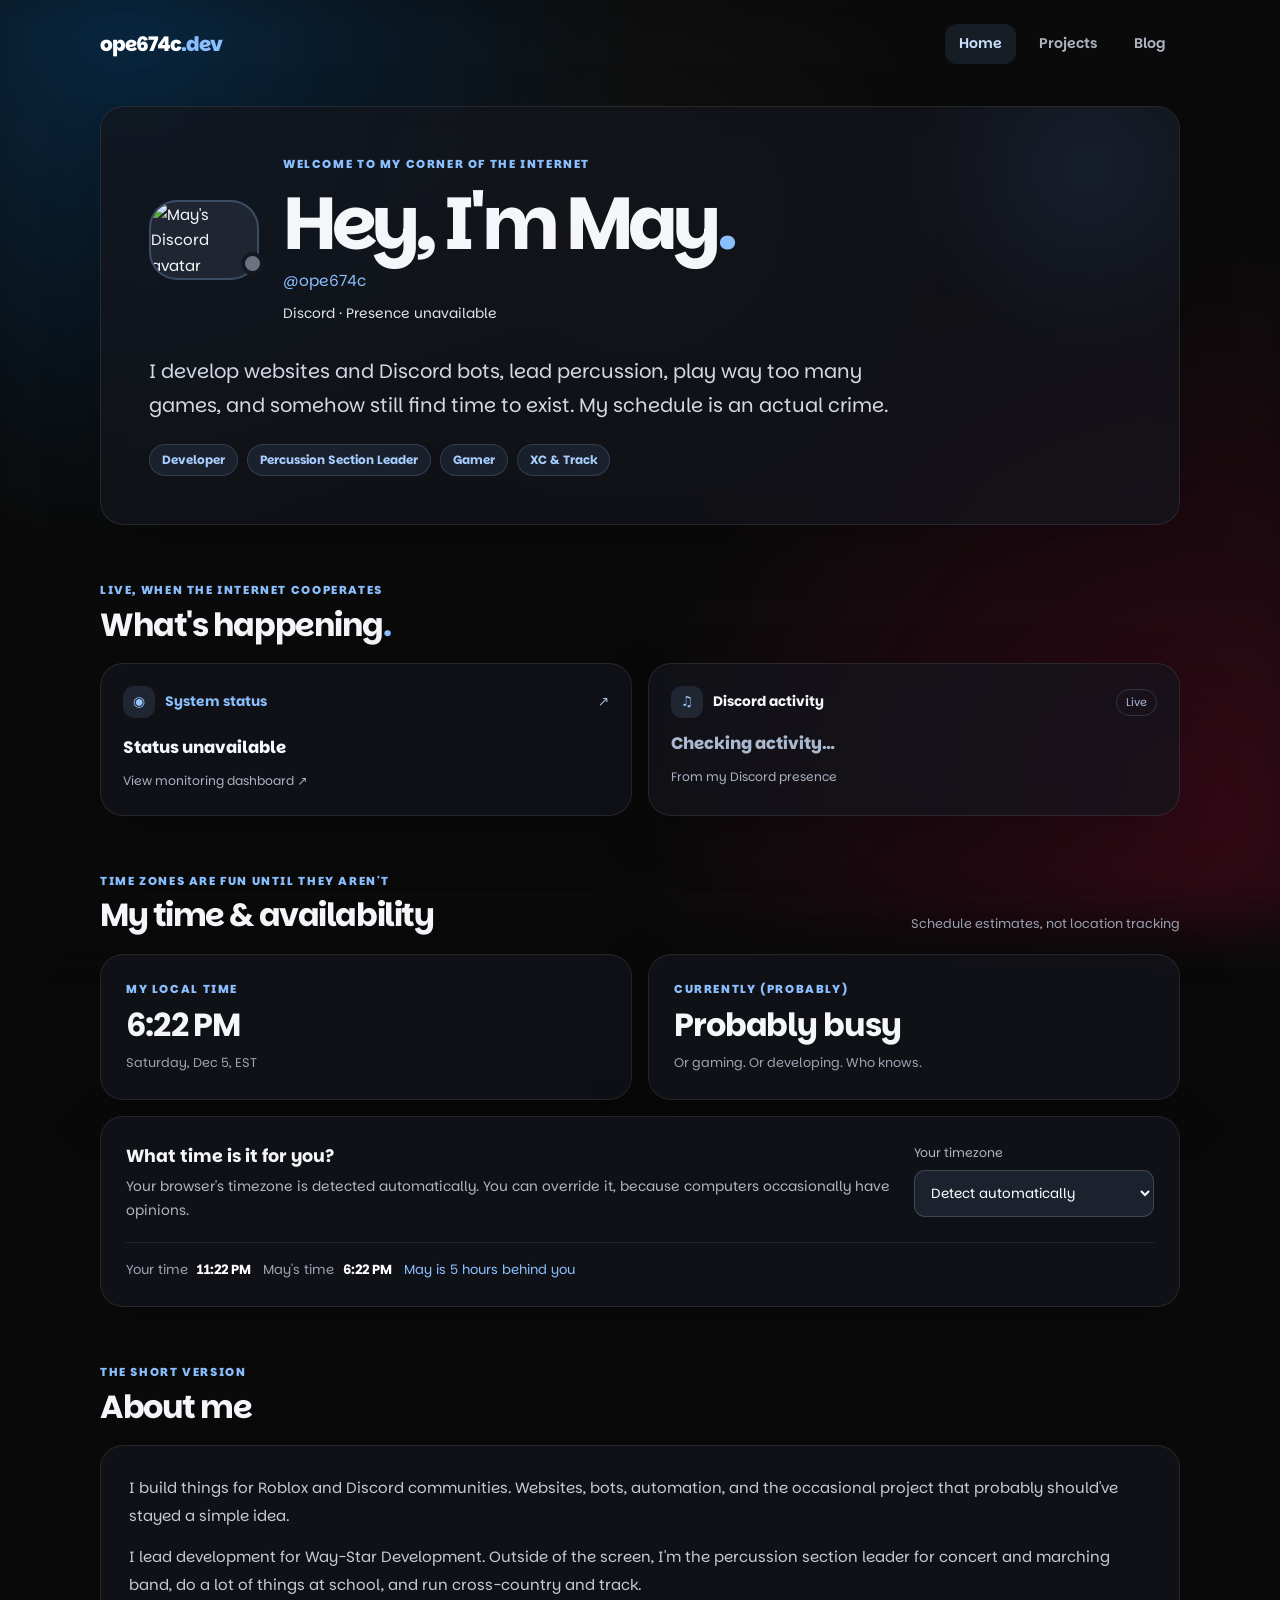
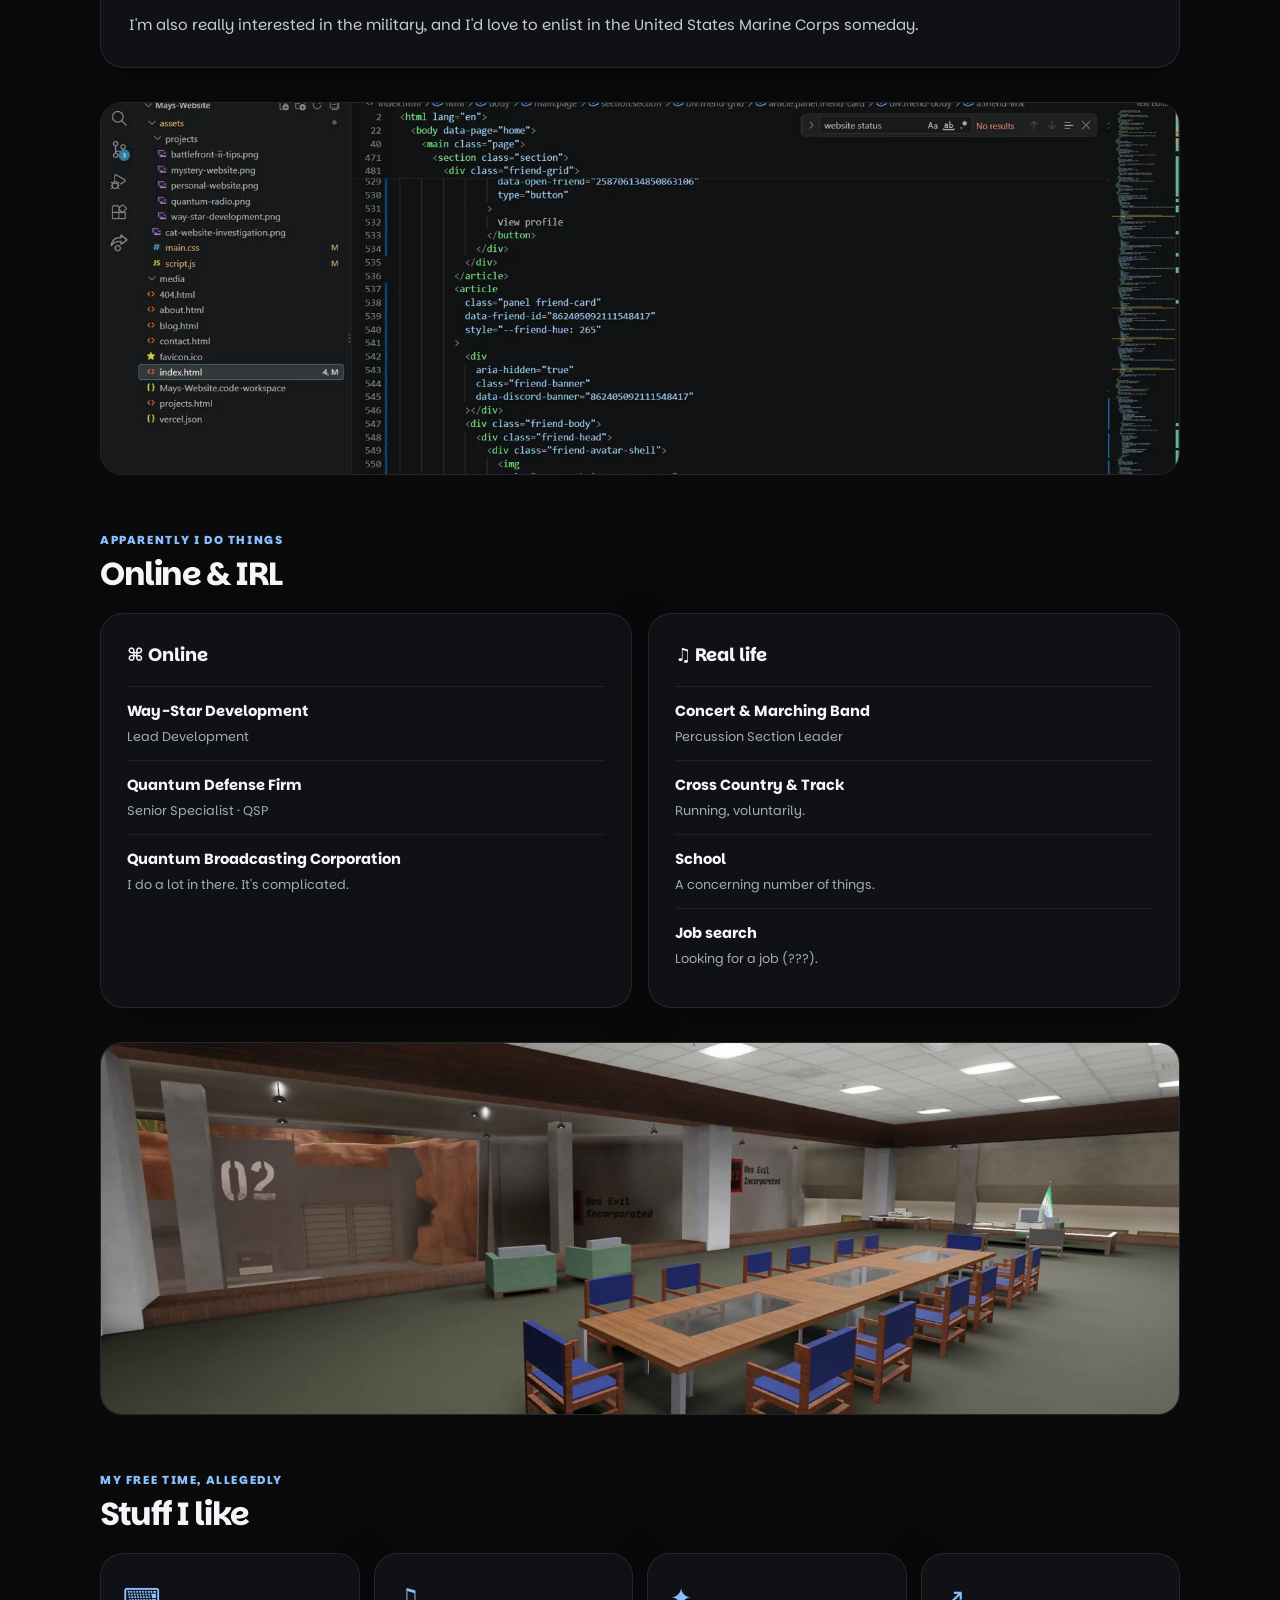
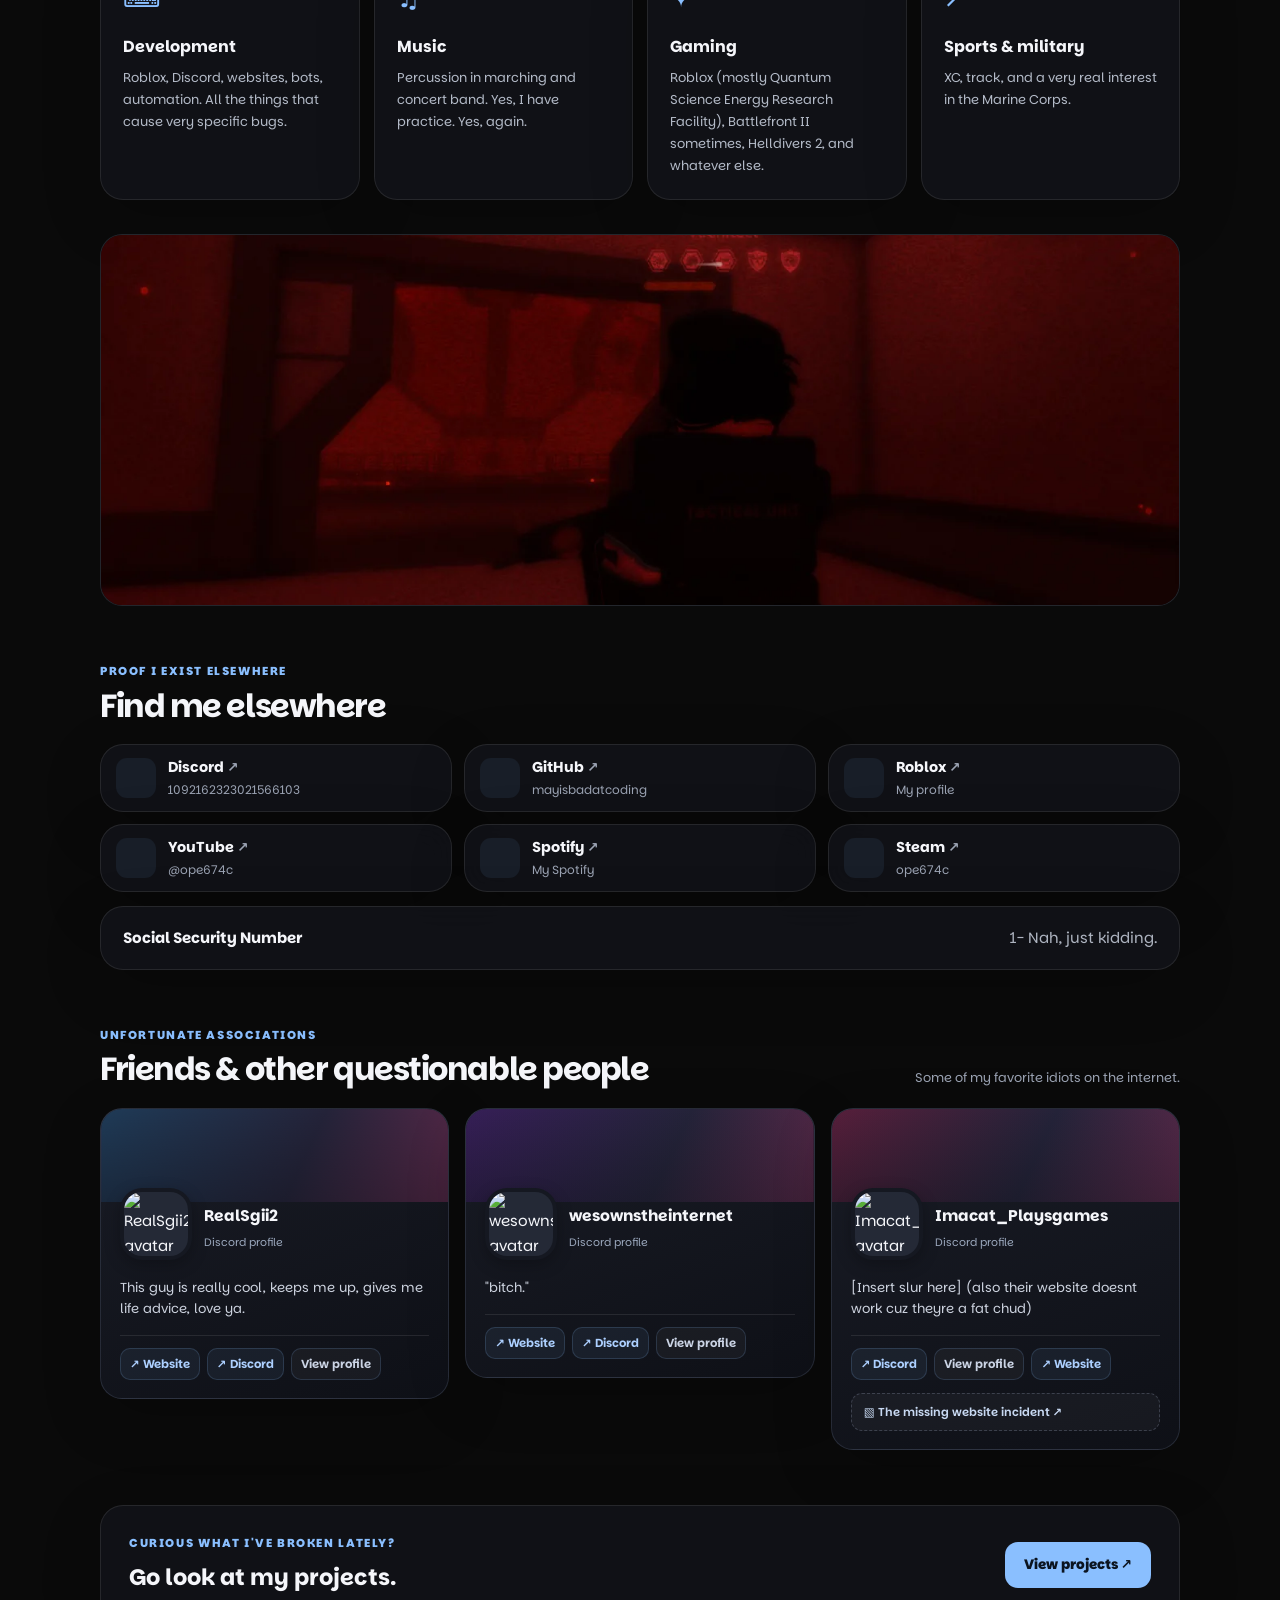
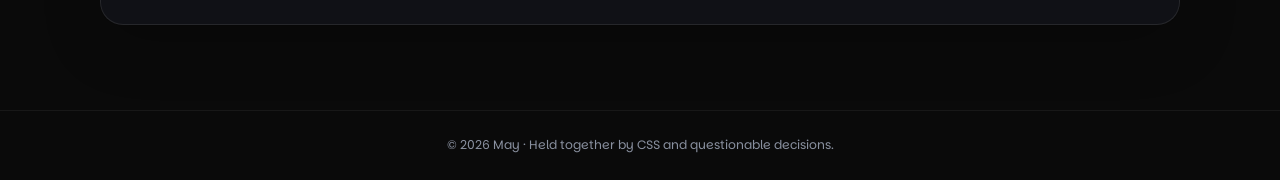
==== commit abac582c: "fx" ====
--- a/index.html
+++ b/index.html
@@ -6,4 +6,4 @@
 <section class="section"><div class="section-heading"><div><span class="eyebrow">apparently i do things</span><h2>Online &amp; IRL</h2></div></div><div class="two-col"><div class="panel list-panel"><h3>⌘ Online</h3><div class="role"><strong>Way-Star Development</strong><span>Lead Development</span></div><div class="role"><strong>Quantum Defense Firm</strong><span>Senior Specialist · QSP</span></div><div class="role"><strong>Quantum Broadcasting Corporation</strong><span>I do a lot in there. It's complicated.</span></div></div><div class="panel list-panel"><h3>♫ Real life</h3><div class="role"><strong>Concert &amp; Marching Band</strong><span>Percussion Section Leader</span></div><div class="role"><strong>Cross Country &amp; Track</strong><span>Running, voluntarily.</span></div><div class="role"><strong>School</strong><span>A concerning number of things.</span></div><div class="role"><strong>Job search</strong><span>Looking for a job (???).</span></div></div></div></section><figure class="image-divider"><img alt="Wes' Office in the WEIHQ Roblox environment" decoding="async" loading="lazy" src="/assets/projects/weihq-wes-office.webp"/></figure>
 <section class="section"><div class="section-heading"><div><span class="eyebrow">my free time, allegedly</span><h2>Stuff I like</h2></div></div><div class="interests"><div class="panel interest"><span class="interest-icon">⌨</span><h3>Development</h3><p>Roblox, Discord, websites, bots, automation. All the things that cause very specific bugs.</p></div><div class="panel interest"><span class="interest-icon">♫</span><h3>Music</h3><p>Percussion in marching and concert band. Yes, I have practice. Yes, again.</p></div><div class="panel interest"><span class="interest-icon">✦</span><h3>Gaming</h3><p>Roblox (mostly Quantum Science Energy Research Facility), Battlefront II sometimes, Helldivers 2, and whatever else.</p></div><div class="panel interest"><span class="interest-icon">↗</span><h3>Sports &amp; military</h3><p>XC, track, and a very real interest in the Marine Corps.</p></div></div></section><figure class="image-divider"><img alt="QSERF gameplay under red emergency lighting" decoding="async" loading="lazy" src="/assets/projects/qserf-gameplay.webp"/></figure>
 <section class="section"><div class="section-heading"><div><span class="eyebrow">proof i exist elsewhere</span><h2>Find me elsewhere</h2></div></div><div class="social-grid"><a aria-label="Discord profile (opens in a new tab)" class="social-card panel" href="https://discord.com/users/1092162323021566103" rel="noopener noreferrer" target="_blank"><span aria-hidden="true" class="social-icon" style='--brand-color:#5865F2;--brand-icon:url("https://cdn.jsdelivr.net/npm/simple-icons@16.35.0/icons/discord.svg")'><img alt="" decoding="async" height="23" loading="lazy" src="https://cdn.jsdelivr.net/npm/simple-icons@16.35.0/icons/discord.svg" style="" width="23"/></span><span class="social-copy"><strong>Discord <span aria-hidden="true" class="social-arrow">↗</span></strong><small>1092162323021566103</small></span></a><a aria-label="GitHub profile (opens in a new tab)" class="social-card panel" href="https://github.com/mayisbadatcoding" rel="noopener noreferrer" target="_blank"><span aria-hidden="true" class="social-icon" style='--brand-color:#FFFFFF;--brand-icon:url("https://cdn.jsdelivr.net/npm/simple-icons@16.35.0/icons/github.svg")'><img alt="" decoding="async" height="23" loading="lazy" src="https://cdn.jsdelivr.net/npm/simple-icons@16.35.0/icons/github.svg" style="filter: brightness(0) saturate(100%) invert(1);" width="23"/></span><span class="social-copy"><strong>GitHub <span aria-hidden="true" class="social-arrow">↗</span></strong><small>mayisbadatcoding</small></span></a><a aria-label="Roblox profile (opens in a new tab)" class="social-card panel" href="https://www.roblox.com/users/2678600932/profile" rel="noopener noreferrer" target="_blank"><span aria-hidden="true" class="social-icon" style='--brand-color:#FFFFFF;--brand-icon:url("https://cdn.jsdelivr.net/npm/simple-icons@16.35.0/icons/roblox.svg")'><img alt="" decoding="async" height="23" loading="lazy" src="https://cdn.jsdelivr.net/npm/simple-icons@16.35.0/icons/roblox.svg" style="filter: brightness(0) saturate(100%) invert(1);" width="23"/></span><span class="social-copy"><strong>Roblox <span aria-hidden="true" class="social-arrow">↗</span></strong><small>My profile</small></span></a><a aria-label="YouTube profile (opens in a new tab)" class="social-card panel" href="https://www.youtube.com/@ope674c" rel="noopener noreferrer" target="_blank"><span aria-hidden="true" class="social-icon" style='--brand-color:#FF0033;--brand-icon:url("https://cdn.jsdelivr.net/npm/simple-icons@16.35.0/icons/youtube.svg")'><img alt="" decoding="async" height="23" loading="lazy" src="https://cdn.jsdelivr.net/npm/simple-icons@16.35.0/icons/youtube.svg" style="" width="23"/></span><span class="social-copy"><strong>YouTube <span aria-hidden="true" class="social-arrow">↗</span></strong><small>@ope674c</small></span></a><a aria-label="Spotify profile (opens in a new tab)" class="social-card panel" href="https://open.spotify.com/user/31gw6fo52fnvh2oexhw2bjecphmq?si=91d76ed268934805" rel="noopener noreferrer" target="_blank"><span aria-hidden="true" class="social-icon" style='--brand-color:#1ED760;--brand-icon:url("https://cdn.jsdelivr.net/npm/simple-icons@16.35.0/icons/spotify.svg")'><img alt="" decoding="async" height="23" loading="lazy" src="https://cdn.jsdelivr.net/npm/simple-icons@16.35.0/icons/spotify.svg" style="" width="23"/></span><span class="social-copy"><strong>Spotify <span aria-hidden="true" class="social-arrow">↗</span></strong><small>My Spotify</small></span></a><a aria-label="Steam profile (opens in a new tab)" class="social-card panel" href="https://steamcommunity.com/id/ope674c" rel="noopener noreferrer" target="_blank"><span aria-hidden="true" class="social-icon" style='--brand-color:#8ABFFF;--brand-icon:url("https://cdn.jsdelivr.net/npm/simple-icons@16.35.0/icons/steam.svg")'><img alt="" decoding="async" height="23" loading="lazy" src="https://cdn.jsdelivr.net/npm/simple-icons@16.35.0/icons/steam.svg" style="" width="23"/></span><span class="social-copy"><strong>Steam <span aria-hidden="true" class="social-arrow">↗</span></strong><small>ope674c</small></span></a></div><div class="ssn panel"><strong>Social Security Number</strong><span>1- Nah, just kidding.</span></div></section>
-<section class="section"><div class="section-heading"><div><span class="eyebrow">unfortunate associations</span><h2>Friends &amp; other questionable people</h2></div><span class="small-note">Some of my favorite idiots on the internet.</span></div><div class="friend-grid"><article class="panel friend-card" data-friend-id="258706134850863106" style="--friend-hue:210"><div aria-hidden="true" class="friend-banner" data-discord-banner="258706134850863106"></div><div class="friend-body"><div class="friend-head"><div class="friend-avatar-shell"><img alt="RealSgii2 avatar" class="friend-avatar" data-discord-avatar="258706134850863106" decoding="async" loading="lazy" src="https://cdn.discordapp.com/embed/avatars/4.png"/></div><div class="friend-name"><h3>RealSgii2</h3><span class="friend-caption">Discord profile</span></div></div><p class="friend-description">This guy is really cool, keeps me up, gives me life advice, love ya.</p><div class="friend-actions"><a class="friend-link" href="https://realsgii2.dev" rel="noopener noreferrer" target="_blank">↗ Website</a><a class="friend-link" href="https://discord.com/users/258706134850863106" rel="noopener noreferrer" target="_blank">↗ Discord</a><button aria-label="View RealSgii2 profile details" class="friend-detail-btn" data-open-friend="258706134850863106" type="button">View profile</button></div></div></article><article class="panel friend-card" data-friend-id="862405092111548417" style="--friend-hue:265"><div aria-hidden="true" class="friend-banner" data-discord-banner="862405092111548417"></div><div class="friend-body"><div class="friend-head"><div class="friend-avatar-shell"><img alt="wesownstheinternet avatar" class="friend-avatar" data-discord-avatar="862405092111548417" decoding="async" loading="lazy" src="https://cdn.discordapp.com/embed/avatars/5.png"/></div><div class="friend-name"><h3>wesownstheinternet</h3><span class="friend-caption">Discord profile</span></div></div><p class="friend-description">Fuck you man!</p><div class="friend-actions"><a class="friend-link" href="https://weggs.org" rel="noopener noreferrer" target="_blank">↗ Website</a><a class="friend-link" href="https://discord.com/users/862405092111548417" rel="noopener noreferrer" target="_blank">↗ Discord</a><button aria-label="View wesownstheinternet profile details" class="friend-detail-btn" data-open-friend="862405092111548417" type="button">View profile</button></div></div></article><article class="panel friend-card" data-friend-id="690720906590552094" style="--friend-hue:330"><div aria-hidden="true" class="friend-banner" data-discord-banner="690720906590552094"></div><div class="friend-body"><div class="friend-head"><div class="friend-avatar-shell"><img alt="Imacat_Playsgames avatar" class="friend-avatar" data-discord-avatar="690720906590552094" decoding="async" loading="lazy" src="https://cdn.discordapp.com/embed/avatars/0.png"/></div><div class="friend-name"><h3>Imacat_Playsgames</h3><span class="friend-caption">Discord profile</span></div></div><p class="friend-description">[Insert slur here] (also their website doesnt work cuz theyre a fat chud)</p><div class="friend-actions"><a class="friend-link" href="https://discord.com/users/690720906590552094" rel="noopener noreferrer" target="_blank">↗ Discord</a><button aria-label="View Imacat_Playsgames profile details" class="friend-detail-btn" data-open-friend="690720906590552094" type="button">View profile</button><a class="friend-link" href="https://eilioimacat.xyz" rel="noopener noreferrer" target="_blank">↗ Website</a></div><button class="friend-attachment" data-open-screenshot="/assets/cat-website-investigation.png" type="button">▧  The missing website incident  ↗</button></div></article></div></section><section class="bottom-cta panel"><div><span class="eyebrow">curious what i've broken lately?</span><h2>Go look at my projects.</h2></div><a class="button" href="/projects">View projects ↗</a></section></main><footer>© <span id="year">2026</span> May · Held together by CSS and questionable decisions.</footer><dialog aria-labelledby="friendDialogTitle" class="friend-dialog" id="friendDialog"><div class="friend-dialog-inner"><button aria-label="Close profile" class="friend-close" data-close-friend="" type="button">×</button><div class="friend-dialog-banner" id="friendDialogBanner"></div><div class="friend-dialog-content"><img alt="" class="friend-dialog-avatar" id="friendDialogAvatar"/><h2 id="friendDialogTitle"></h2><p id="friendDialogDescription"></p><div class="friend-dialog-links" id="friendDialogLinks"></div></div></div></dialog><dialog aria-label="Screenshot viewer" class="friend-image-dialog" id="friendImageDialog"><button aria-label="Close screenshot" class="friend-close" data-close-image="" type="button">×</button><img alt="Full screenshot of the missing website conversation" id="friendImageFull"/></dialog></body></html>+<section class="section"><div class="section-heading"><div><span class="eyebrow">unfortunate associations</span><h2>Friends &amp; other questionable people</h2></div><span class="small-note">Some of my favorite idiots on the internet.</span></div><div class="friend-grid"><article class="panel friend-card" data-friend-id="258706134850863106" style="--friend-hue:210"><div aria-hidden="true" class="friend-banner" data-discord-banner="258706134850863106"></div><div class="friend-body"><div class="friend-head"><div class="friend-avatar-shell"><img alt="RealSgii2 avatar" class="friend-avatar" data-discord-avatar="258706134850863106" decoding="async" loading="lazy" src="https://cdn.discordapp.com/embed/avatars/4.png"/></div><div class="friend-name"><h3>RealSgii2</h3><span class="friend-caption">Discord profile</span></div></div><p class="friend-description">This guy is really cool, keeps me up, gives me life advice, love ya.</p><div class="friend-actions"><a class="friend-link" href="https://realsgii2.dev" rel="noopener noreferrer" target="_blank">↗ Website</a><a class="friend-link" href="https://discord.com/users/258706134850863106" rel="noopener noreferrer" target="_blank">↗ Discord</a><button aria-label="View RealSgii2 profile details" class="friend-detail-btn" data-open-friend="258706134850863106" type="button">View profile</button></div></div></article><article class="panel friend-card" data-friend-id="862405092111548417" style="--friend-hue:265"><div aria-hidden="true" class="friend-banner" data-discord-banner="862405092111548417"></div><div class="friend-body"><div class="friend-head"><div class="friend-avatar-shell"><img alt="wesownstheinternet avatar" class="friend-avatar" data-discord-avatar="862405092111548417" decoding="async" loading="lazy" src="https://cdn.discordapp.com/embed/avatars/5.png"/></div><div class="friend-name"><h3>wesownstheinternet</h3><span class="friend-caption">Discord profile</span></div></div><p class="friend-description">"bitch."</p><div class="friend-actions"><a class="friend-link" href="https://weggs.org" rel="noopener noreferrer" target="_blank">↗ Website</a><a class="friend-link" href="https://discord.com/users/862405092111548417" rel="noopener noreferrer" target="_blank">↗ Discord</a><button aria-label="View wesownstheinternet profile details" class="friend-detail-btn" data-open-friend="862405092111548417" type="button">View profile</button></div></div></article><article class="panel friend-card" data-friend-id="690720906590552094" style="--friend-hue:330"><div aria-hidden="true" class="friend-banner" data-discord-banner="690720906590552094"></div><div class="friend-body"><div class="friend-head"><div class="friend-avatar-shell"><img alt="Imacat_Playsgames avatar" class="friend-avatar" data-discord-avatar="690720906590552094" decoding="async" loading="lazy" src="https://cdn.discordapp.com/embed/avatars/0.png"/></div><div class="friend-name"><h3>Imacat_Playsgames</h3><span class="friend-caption">Discord profile</span></div></div><p class="friend-description">[Insert slur here] (also their website doesnt work cuz theyre a fat chud)</p><div class="friend-actions"><a class="friend-link" href="https://discord.com/users/690720906590552094" rel="noopener noreferrer" target="_blank">↗ Discord</a><button aria-label="View Imacat_Playsgames profile details" class="friend-detail-btn" data-open-friend="690720906590552094" type="button">View profile</button><a class="friend-link" href="https://eilioimacat.xyz" rel="noopener noreferrer" target="_blank">↗ Website</a></div><button class="friend-attachment" data-open-screenshot="/assets/cat-website-investigation.png" type="button">▧  The missing website incident  ↗</button></div></article></div></section><section class="bottom-cta panel"><div><span class="eyebrow">curious what i've broken lately?</span><h2>Go look at my projects.</h2></div><a class="button" href="/projects">View projects ↗</a></section></main><footer>© <span id="year">2026</span> May · Held together by CSS and questionable decisions.</footer><dialog aria-labelledby="friendDialogTitle" class="friend-dialog" id="friendDialog"><div class="friend-dialog-inner"><button aria-label="Close profile" class="friend-close" data-close-friend="" type="button">×</button><div class="friend-dialog-banner" id="friendDialogBanner"></div><div class="friend-dialog-content"><img alt="" class="friend-dialog-avatar" id="friendDialogAvatar"/><h2 id="friendDialogTitle"></h2><p id="friendDialogDescription"></p><div class="friend-dialog-links" id="friendDialogLinks"></div></div></div></dialog><dialog aria-label="Screenshot viewer" class="friend-image-dialog" id="friendImageDialog"><button aria-label="Close screenshot" class="friend-close" data-close-image="" type="button">×</button><img alt="Full screenshot of the missing website conversation" id="friendImageFull"/></dialog></body></html>
